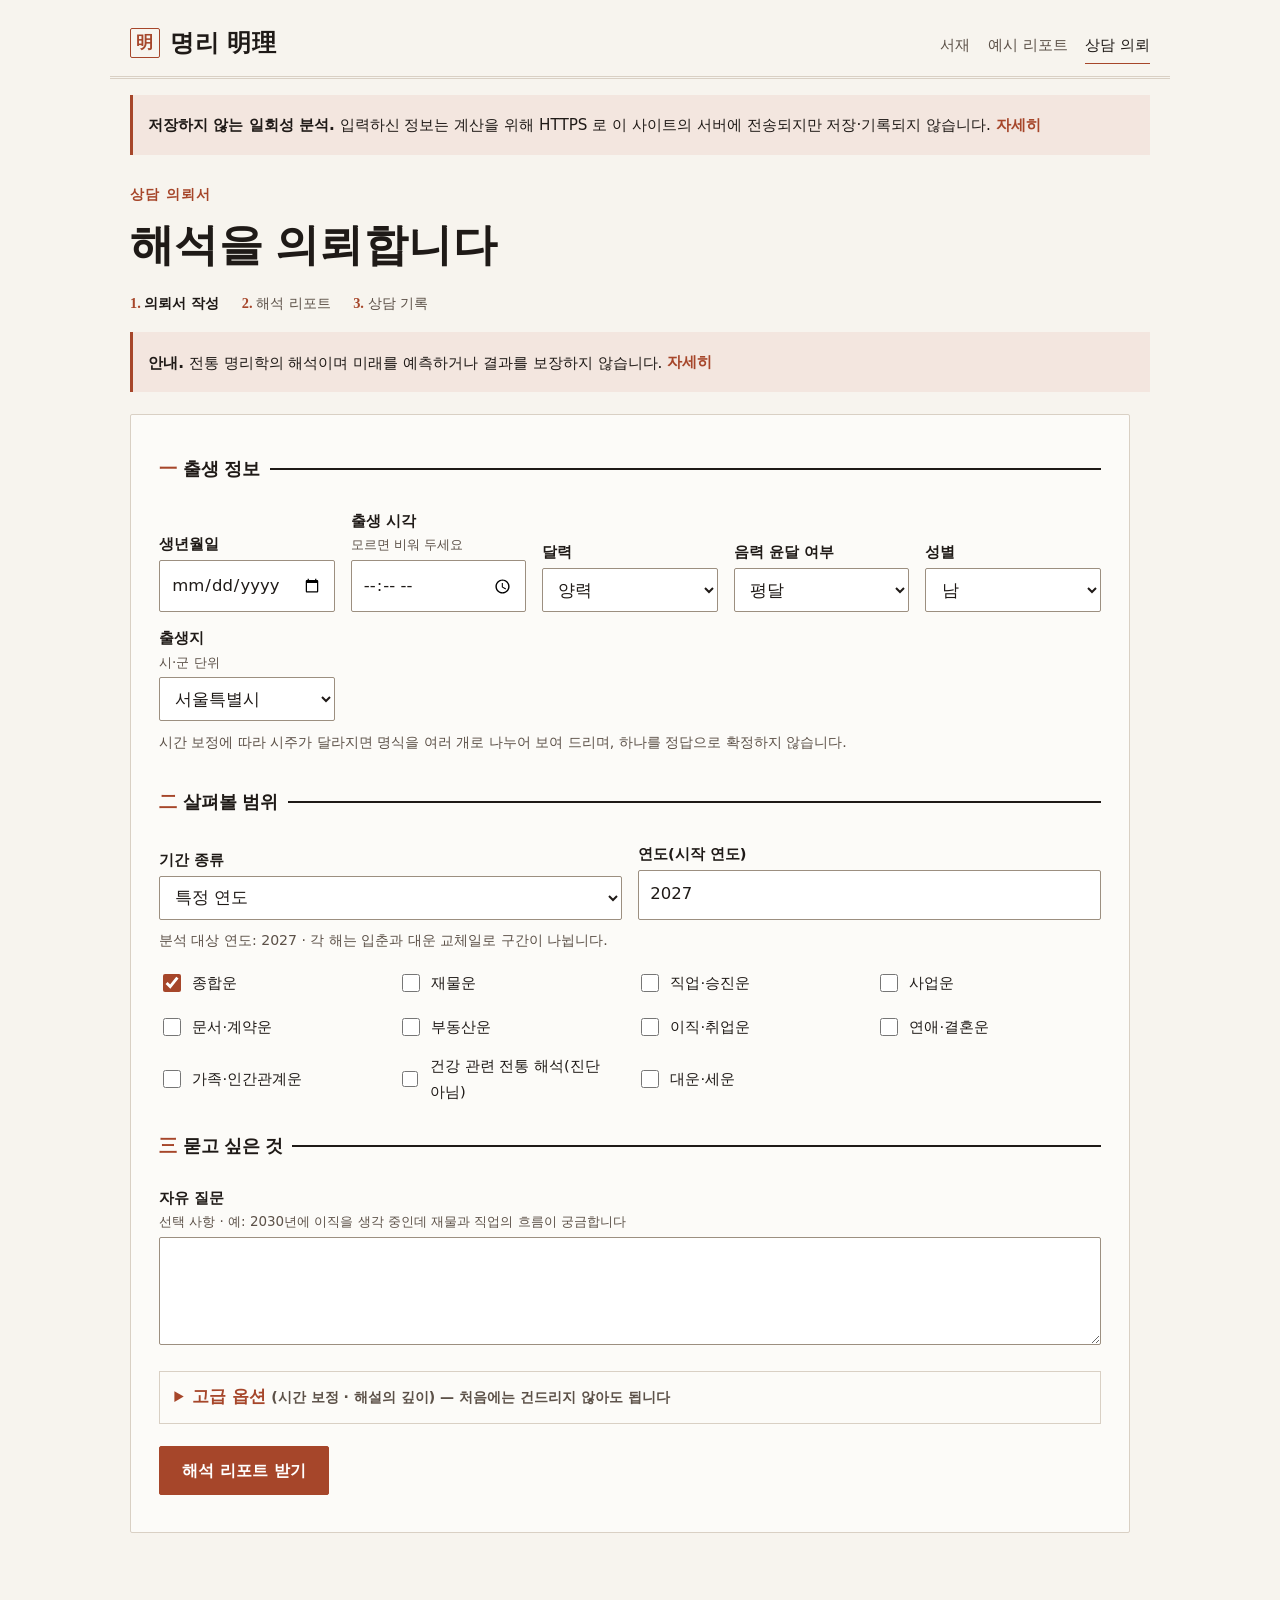
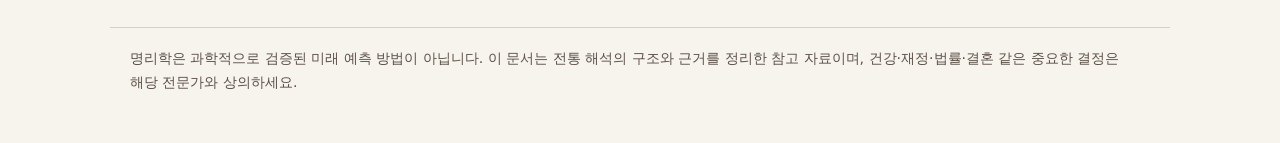
==== web/consult.html @ 716f249b "v10.1: 데스크톱 넓은 화면 2단 구성(이 사주의 모습 | 시기별 흐름), 분석 연도 기본값 내년, 개인용 기본 입력값(저장소 밖 로컬 파일·루프백 한정) Co-Authored" ====
<!doctype html>
<html lang="ko">
<head>
<meta charset="utf-8">
<meta name="viewport" content="width=device-width, initial-scale=1">
<meta name="robots" content="noindex">
<meta name="mingli-mode" content="oneshot">
<title>상담 의뢰 · 명리 明理</title>
<link rel="stylesheet" href="assets/mingli.css">
</head>
<body>
<a class="skip" href="#main">본문으로 건너뛰기</a>
<header class="masthead">
  <a class="brand" href="index.html"><span class="seal" aria-hidden="true">明</span>명리 明理</a>
  <nav class="mastnav" aria-label="주요 메뉴"><a href="index.html">서재</a><a href="index.html#example">예시 리포트</a><a href="consult.html" aria-current="page">상담 의뢰</a></nav>
</header>
<hr class="rule">
<div id="progress" class="progress" role="progressbar" aria-label="분석 진행 중" hidden></div>
<main id="main">
  <div id="staticbanner" class="note" role="note" hidden><b>정적 미리보기(디자인 확인용).</b> 이 화면은 서버에 연결되어 있지 않으며, 입력란은 비활성화되어 있습니다. 어떤 내용도 전송되거나 저장되지 않습니다. 아래 “합성 샘플” 버튼으로 합성 명식(실제 출생 정보 아님)의 리포트 디자인을 확인할 수 있습니다.</div>
  <p class="kicker" style="margin-top:28px">상담 의뢰서</p>
  <h1>해석을 의뢰합니다</h1>
  <p class="lead muted">출생 정보와 살펴볼 범위를 적어 주시면, 명식의 구조와 선택한 시기의 흐름을 한 권의 해설 문서로 정리해 드립니다.</p>
  <ol class="steps" aria-label="진행 단계"><li data-n="1" aria-current="step">의뢰서 작성</li><li data-n="2">해석 리포트</li><li data-n="3">상담 기록</li></ol>

  <div class="note" role="note" id="intronote"><b>의뢰 전 안내.</b> 이 문서는 전통 명리학의 해석이며, 미래를 예측하거나 결과를 보장하지 않습니다. 명식 계산의 검증 범위와 고전 원문 대조 상태를 리포트 안에 함께 표시합니다. 건강·투자·승진 확정과 같은 질문에는 답하지 않습니다. 합성 예시는 <a href="index.html#example">예시 리포트</a>에서 확인할 수 있으며, 이 화면의 결과는 입력하신 출생 정보로 계산한 것입니다.</div>

  <div class="devline"><label for="api">연결 설정(개발용) · API 주소</label>
    <input id="api" placeholder="http://127.0.0.1:8000" aria-describedby="apihelp"> <span id="apihelp" class="small muted">로컬 실행: <code>uvicorn app.main:app --port 8000</code> (backend 폴더)</span></div>

  <div id="formbar" class="formbar" hidden><span id="formsum"></span> <button type="button" class="sec" id="formedit">입력 수정</button>
    <span id="yearnav" class="yearnav" role="group" aria-label="분석 연도 바로 바꾸기"><button type="button" class="sec" id="yprev">◀ 이전 해</button> <button type="button" class="sec" id="ynext">다음 해 ▶</button> <button type="button" class="sec" id="to5">이 해부터 5년</button> <button type="button" class="sec" id="to10">10년</button></span></div>
  <form id="f" class="request" novalidate>
    <fieldset>
      <legend><span class="no">一</span>출생 정보</legend>
      <div class="grid">
        <div><label for="date">생년월일</label><input id="date" type="date" required></div>
        <div><label for="time">출생 시각<span class="hint">모르면 비워 두세요</span></label><input id="time" type="time"></div>
        <div><label for="cal">달력</label><select id="cal"><option value="solar">양력</option><option value="lunar">음력</option></select></div>
        <div><label for="leap">음력 윤달 여부</label><select id="leap"><option value="false">평달</option><option value="true">윤달</option></select></div>
        <div><label for="gender">성별</label><select id="gender"><option value="male">남</option><option value="female">여</option></select></div>
        <div><label for="place">출생지<span class="hint">시·군 단위</span></label><select id="place"><option>서울특별시</option></select></div>
        <div id="lonw" hidden><label for="lon">경도(동경)<span class="hint">124~132, 예: 127.50</span></label><input id="lon" type="number" step="0.01" min="124" max="132" value="127.00"></div>
      </div>
      <p class="small muted">시간 보정에 따라 시주가 달라지면 명식을 여러 개로 나누어 보여 드리며, 하나를 정답으로 확정하지 않습니다.</p>
    </fieldset>

    <fieldset>
      <legend><span class="no">二</span>살펴볼 범위</legend>
      <div class="grid">
        <div><label for="pk">기간 종류</label><select id="pk"><option value="year">특정 연도</option><option value="r5">5년 범위</option><option value="r10">10년 범위</option><option value="cmp">두 연도 비교</option></select></div>
        <div><label for="y1">연도(시작 연도)</label><input id="y1" type="number" min="1901" max="2049" value="2030"></div>
        <div id="y2w" hidden><label for="y2">비교할 연도</label><input id="y2" type="number" min="1901" max="2049" value="2031"></div>
      </div>
      <p class="small muted" id="pdesc" role="status"></p>
      <div role="group" id="doms" aria-label="관심 분야(복수 선택)" class="checks">
        <label><input type="checkbox" value="overall" checked>종합운</label><label><input type="checkbox" value="wealth">재물운</label>
        <label><input type="checkbox" value="career">직업·승진운</label><label><input type="checkbox" value="business">사업운</label>
        <label><input type="checkbox" value="docs_realestate">문서·계약운</label><label><input type="checkbox" value="real_estate">부동산운</label>
        <label><input type="checkbox" value="job_change">이직·취업운</label><label><input type="checkbox" value="love_marriage">연애·결혼운</label>
        <label><input type="checkbox" value="family">가족·인간관계운</label><label><input type="checkbox" value="health_traditional">건강 관련 전통 해석(진단 아님)</label>
        <label><input type="checkbox" value="luck">대운·세운</label>
      </div>
    </fieldset>

    <fieldset>
      <legend><span class="no">三</span>묻고 싶은 것</legend>
      <label for="q">자유 질문<span class="hint">선택 사항 · 예: 2030년에 이직을 생각 중인데 재물과 직업의 흐름이 궁금합니다</span></label>
      <textarea id="q" rows="3" maxlength="500"></textarea>
    </fieldset>
    <details id="adv" class="adv"><summary>고급 옵션 <span class="small muted">(시간 보정 · 해설의 깊이) — 처음에는 건드리지 않아도 됩니다</span></summary>
      <div class="grid">
        <div><label for="prof">시간 보정<span class="hint">시주 판단에 쓰는 기준</span></label><select id="prof"><option value="standard">시계 시각</option><option value="mean_solar">평균태양시</option><option value="apparent_solar">진태양시</option></select></div>
      </div>
      <div class="grid" style="margin-top:.6rem"><div>
        <label for="depth">해설의 깊이</label>
        <select id="depth" aria-describedby="depthnote"><option value="summary">요약</option><option value="detailed" selected>상세</option><option value="expert">전문가</option></select>
        <p class="depth-note" id="depthnote"></p></div></div>
      <label class="inline" style="margin-top:.8rem"><input type="checkbox" id="store"> 출생 원문을 서버에 저장합니다 (기본: 저장하지 않음)</label>
    </details>
    <p style="margin-top:1.4rem"><button type="submit" id="submitb">해석 리포트 받기</button></p>
    <p id="busy" class="busy" role="status" aria-live="polite" hidden></p>
  </form>

  <section id="acct" class="doc acct" hidden aria-label="회원">
    <div id="acct-out"><h2>내 리포트 저장 <span class="small muted">(선택)</span></h2>
      <p class="small muted">로그인하면 분석 결과를 암호화해 저장하고, 다시 열어 후속 상담을 이어갈 수 있습니다. 출생 정보 원문은 저장하지 않습니다. 로그인하지 않아도 일회성 분석을 그대로 쓸 수 있습니다.</p>
      <div class="grid"><div><label for="acct-mail">이메일</label><input id="acct-mail" type="email" autocomplete="username" maxlength="254"></div>
        <div><label for="acct-pw">비밀번호<span class="hint">10자 이상, 영문+숫자</span></label><input id="acct-pw" type="password" autocomplete="current-password" maxlength="200"></div></div>
      <p><button type="button" class="primary" id="acct-login">로그인</button> <button type="button" class="sec" id="acct-reg">가입</button></p></div>
    <div id="acct-in" hidden><p><b id="acct-email"></b> · 저장한 리포트 <span id="acct-n">0</span>건 <button type="button" class="sec" id="acct-logout">로그아웃</button></p>
      <ul id="mylist" class="plain"></ul>
      <details><summary>계정 삭제</summary><p class="small muted">계정과 저장된 모든 리포트·상담 기록이 즉시 삭제되며 되돌릴 수 없습니다.</p>
        <label for="delpw">비밀번호 확인</label><input id="delpw" type="password" autocomplete="current-password" maxlength="200"> <button type="button" class="sec" id="delacct">계정 삭제</button></details></div>
    <p id="acct-msg" class="small muted" role="status"></p>
  </section>

  <section id="demo" class="doc" hidden aria-label="합성 샘플 시연">
    <p class="kicker">합성 샘플</p>
    <h2>샘플 리포트로 디자인 확인</h2>
    <p class="small muted">합성 명식(간지 4쌍)으로 엔진이 만든 해설입니다. 실제 사람의 정보가 아니며 만세력 검증 대상이 아닙니다.</p>
    <div class="grid"><div><label for="demodepth">해설의 깊이</label><select id="demodepth"><option value="summary">요약</option><option value="detailed" selected>상세</option><option value="expert">전문가</option></select></div></div>
    <p><button type="button" id="demobtn" class="primary">합성 샘플 리포트 보기</button></p>
  </section>

  <div id="variants" class="doc" hidden aria-live="polite"></div>

  <article id="report" hidden aria-label="해석 리포트">
    <section id="cover" class="doc cover" aria-live="polite"></section>
    <section id="status" class="chapter" aria-live="polite" hidden></section>
    <div id="out" aria-live="polite"></div>
  </article>

  <section id="session" class="session-form" hidden aria-label="상담 기록 추가">
    <p class="kicker">상담 기록</p>
    <h2>기록 추가</h2>
    <div id="chips" class="chips" role="group" aria-label="추천 질문"></div>
    <label for="q2">이어서 묻기</label>
    <input id="q2" placeholder="예: 사업 쪽은 어떻게 보이나요?" maxlength="500">
    <p><button type="button" class="sec" id="askb">기록에 추가</button> <button type="button" class="sec" id="demoask" hidden>합성 기록 예시 추가</button></p>

    <h3>현실 사건 기록</h3>
    <p class="small muted">실제로 있었던 일을 적어 두면 처음 작성한 해석과 비교해 ‘부합 · 불일치 · 판단 안 함 · 조건 변경’으로만 분류합니다. 처음 해석은 바뀌지 않습니다.</p>
    <div class="grid"><div><label for="evt">사건 유형</label><select id="evt"></select></div><div><label for="evy">연도</label><input id="evy" type="number" value="2030"></div></div>
    <p><button type="button" class="sec" id="evb">기록하고 분류</button></p><p id="evr" class="small" aria-live="polite"></p>

    <h3>기록 목록</h3>
    <p><button type="button" class="sec" id="hist">목록 새로고침</button></p><div id="histout" aria-live="polite"></div>

    <h3>재분석</h3>
    <p class="small muted">규칙 버전이나 학파 기준이 달라졌을 때 새 기록을 덧붙입니다. 원본 기록은 그대로 보존됩니다.</p>
    <div class="grid"><div><label for="pap">破 표 기준</label><select id="pap"><option value="modern_6">현대 통용 6쌍</option><option value="sanmyeongtonghoe_4">三命通會 4쌍(寅亥·巳申 제외)</option></select></div></div>
    <p><button type="button" class="sec" id="reb">재분석 기록 추가</button></p><p id="rer" class="small" aria-live="polite"></p>
  </section>

  <section class="doc" id="reopenbox" aria-label="기존 상담 다시 열기">
    <p class="kicker">재열람</p>
    <h2>이전 상담 다시 열기</h2>
    <p class="small muted">상담 번호와 접근 토큰을 알고 계실 때만 열 수 있습니다. 토큰은 이 화면의 메모리에만 두며 주소창이나 저장소에 남기지 않습니다.</p>
    <div class="grid"><div><label for="rt">상담 번호</label><input id="rt" maxlength="32" autocomplete="off"></div><div><label for="rk">접근 토큰</label><input id="rk" type="password" autocomplete="off"></div></div>
    <p><button type="button" class="sec" id="reopen">다시 열기</button></p>
  </section>
</main>
<footer class="colophon">명리학은 과학적으로 검증된 미래 예측 방법이 아닙니다. 이 문서는 전통 해석의 구조와 근거를 정리한 참고 자료이며, 건강·재정·법률·결혼 같은 중요한 결정은 해당 전문가와 상의하세요.</footer>

<script src="assets/places.js"></script>
<script>
const $=id=>document.getElementById(id);
const MODE=(document.querySelector('meta[name="mingli-mode"]')||{}).content;
const STATIC=MODE==='static-preview';
const ONESHOT=MODE==='oneshot';
let lastBody=null;const localRecords=[];
let thread=null,token=null,recordNo=0;
if(ONESHOT){const sl=$('store').closest('label');if(sl)sl.hidden=true}
if(!STATIC&&!ONESHOT){try{$('api').value=localStorage.getItem('api')||'http://127.0.0.1:8000'}catch(e){$('api').value='http://127.0.0.1:8000'}}
const base=()=>{if(ONESHOT)return '';const v=$('api').value.replace(/\/$/,'');try{localStorage.setItem('api',v)}catch(e){}return v};
const el=(t,txt,cls)=>{const e=document.createElement(t);if(txt!==undefined&&txt!==null)e.textContent=txt;if(cls)e.className=cls;return e};
const kids=(p,...c)=>{c.flat().forEach(x=>{if(x)p.append(x)});return p};
const hdr=()=>({'Content-Type':'application/json','X-Consult-Token':token});
let inflight=0,progTimer=null;
function progress(d){inflight=Math.max(0,inflight+d);const bar=$('progress');if(!bar)return;
  if(inflight>0){if(!progTimer&&bar.hidden){progTimer=setTimeout(()=>{bar.hidden=false;progTimer=null},250)}document.body.setAttribute('aria-busy','true')}
  else{if(progTimer){clearTimeout(progTimer);progTimer=null}bar.hidden=true;document.body.removeAttribute('aria-busy')}}
async function call(path,opt){if(STATIC)return {ok:false,status:0,j:{detail:'정적 미리보기에서는 서버에 연결하지 않습니다.'}};progress(1);try{const r=await fetch(base()+path,opt);let j=null;try{j=await r.json()}catch(e){}return {ok:r.ok,status:r.status,j}}catch(e){return {ok:false,status:0,j:{detail:'API 서버에 연결할 수 없습니다: '+e.message}}}finally{progress(-1)}}
const FIELD_KO={birth_date:'생년월일',birth_time:'출생 시각',years:'분석 연도',longitude:'경도',latitude:'위도',birth_place:'출생지',gender:'성별',calendar:'달력',question:'질문',domains:'관심 분야'};
const errText=r=>{const d=r.j&&r.j.detail;
  if(r.status===0)return '서버에 연결할 수 없습니다. 인터넷 연결을 확인하고 잠시 후 다시 시도해 주세요.';
  if(r.status===413)return '입력이 너무 깁니다. 질문을 줄여 다시 시도해 주세요.';
  if(r.status===429)return (d&&d.message?d.message:'요청이 너무 많습니다.')+' 잠시 뒤 다시 시도해 주세요.';
  if(r.status>=500)return '분석을 마치지 못했습니다. 입력은 그대로이니 잠시 후 다시 시도해 주세요. 반복되면 출생 시각을 비우거나 출생지를 바꿔 시도해 보세요.';
  if(Array.isArray(d))return '입력을 확인해 주세요: '+d.map(x=>(FIELD_KO[(x.loc||[]).slice(-1)[0]]||'입력값')+' — '+(x.msg||'형식이 맞지 않습니다')).join(' / ');
  if(typeof d==='string'){let h='';
    if(/연도|1901|2049/.test(d))h=' 분석 연도는 1901~2049년 사이로 입력해 주세요.';
    else if(/day is out of range|month must|year .* out of range|날짜|윤달|음력/.test(d))h=' 생년월일(음력이면 달력·윤달 선택)을 확인해 주세요.';
    else if(/출생지|latitude|longitude|경도/.test(d))h=' 출생지를 목록에서 고르거나 ‘직접 입력(경도)’에 124~132 사이 값을 넣어 주세요.';
    return d+h}
  if(d&&d.message)return d.message;
  return '요청을 처리하지 못했습니다. 입력 값을 확인해 주세요.'};
const busy=(on,msg,bad)=>{const b=$('busy');b.hidden=!on;b.textContent='';if(on&&!bad){const sp=document.createElement('span');sp.className='spin';sp.setAttribute('aria-hidden','true');b.append(sp)}b.append(document.createTextNode(on?msg:''));b.className='busy'+(bad?' bad':'');$('submitb').disabled=!!(on&&!bad);$('f').setAttribute('aria-busy',on&&!bad?'true':'false')};
const ul=(arr,cls)=>{const u=el('ul',null,cls||'plain');arr.forEach(x=>u.append(el('li',x)));return u};

const STEM={'甲':'갑','乙':'을','丙':'병','丁':'정','戊':'무','己':'기','庚':'경','辛':'신','壬':'임','癸':'계'};
const BR={'子':'자','丑':'축','寅':'인','卯':'묘','辰':'진','巳':'사','午':'오','未':'미','申':'신','酉':'유','戌':'술','亥':'해'};
const DEPTH_KO={summary:'요약',detailed:'상세',expert:'전문가'};
const DEPTH_NOTE={summary:'핵심 해석과 근거의 요약입니다. 학파별 차이는 접어 둡니다.',detailed:'분야별 근거와 학파별 차이까지 설명합니다.',expert:'규칙 ID, 고전 대조, 원문과 구현의 차이를 함께 보여 드립니다.'};
const KIND_KO={month:'태어난 달(월령)',deukryeong:'월령이 일간에 주는 도움',strength:'힘의 균형',gyeokguk:'격국 후보',tonggeun:'뿌리 내림(통근)',structure:'뚜렷한 생극제화 구조',relations:'간지 관계'};
const DOM_KO={overall:'종합운',wealth:'재물운',career:'직업·승진운',business:'사업운',docs_realestate:'문서·계약운',real_estate:'부동산운',job_change:'이직·취업운',love_marriage:'연애·결혼운',family:'가족·인간관계운',health_traditional:'건강 관련 전통 해석',luck:'대운·세운'};
const EVENTS=['취업·이직','직무 변화','평가·승진 관련 변화','자산 취득','수입 변화','재무 손실','사업 시작','사업 확장·축소','계약·문서 변화','부동산 거래','연애·결혼 관련 변화','가족·관계 변화'];
EVENTS.forEach(e=>{const o=el('option',e);o.value=e;$('evt').append(o)});

function years(){const y=parseInt($('y1').value,10);const k=$('pk').value;if(!y)return [];
  if(k==='year')return [y];if(k==='r5')return Array.from({length:5},(_,i)=>y+i);if(k==='r10')return Array.from({length:10},(_,i)=>y+i);
  const y2=parseInt($('y2').value,10);return y2?[y,y2]:[y]}
function pdesc(){$('y2w').hidden=$('pk').value!=='cmp';$('pdesc').textContent='분석 대상 연도: '+years().join(', ')+' · 각 해는 입춘과 대운 교체일로 구간이 나뉩니다.'}
['pk','y1','y2'].forEach(i=>$(i).addEventListener('input',pdesc));
/* 분석 연도 기본값: 항상 '내년'(오늘 기준, 1901~2049로 제한). 비교 연도는 그다음 해. */
(function(){const ny=Math.min(2049,Math.max(1901,new Date().getFullYear()+1));$('y1').value=ny;$('y2').value=Math.min(2049,ny+1)})();
pdesc();
/* 개인용 기본 입력값: 이 PC의 로컬 설정 파일(저장소 밖)에서 서버가 돌려줄 때만 채운다. 공개 배포에는 없다(빈 값). 사용자가 이미 입력했으면 덮어쓰지 않는다. */
(function(){if(typeof fetch!=='function'||STATIC)return;fetch('/api/v1/local-defaults',{cache:'no-store'}).then(r=>r.ok?r.json():{}).then(d=>{
  if(!d||!d.birth_date||$('date').value)return;
  $('date').value=d.birth_date;if(d.birth_time!==undefined&&!$('time').value)$('time').value=d.birth_time||'';
  if(d.gender&&['male','female'].includes(d.gender))$('gender').value=d.gender;
  if(d.calendar&&$('cal'))$('cal').value=d.calendar;
  if(d.birth_place){const o=[...$('place').options].find(x=>x.value===d.birth_place||x.textContent.trim()===d.birth_place);if(o)$('place').value=o.value}
  pdesc()}).catch(()=>{})})();
function depthNote(){$('depthnote').textContent=DEPTH_NOTE[$('depth').value]}
$('depth').addEventListener('input',depthNote);depthNote();


/* ---------- 출생지 목록(전국 시·군) + 직접 입력 ---------- */
(function(){const sel=$('place');sel.textContent='';(window.MINGLI_PLACES||[]).forEach(g=>{const og=document.createElement('optgroup');og.label=g.group;g.items.forEach(([n,v])=>{const o=document.createElement('option');o.value=v;o.textContent=n;og.append(o)});sel.append(og)});
  const og=document.createElement('optgroup');og.label='목록에 없는 곳';const o=document.createElement('option');o.value='__custom__';o.textContent='직접 입력(경도)';og.append(o);sel.append(og);
  sel.value='서울특별시';sel.addEventListener('input',()=>{$('lonw').hidden=sel.value!=='__custom__'})})();

/* ---------- 리포트 구성 ---------- */
function chapter(no,title,...c){const s=el('section',null,'chapter');s.setAttribute('aria-labelledby','ch'+no);s.append(el('span','제'+no+'장','no'));const h=el('h2',title);h.id='ch'+no;s.append(h);return kids(s,c)}
function pillarTable(pil){if(!pil)return null;const w=el('div',null,'tw');const t=el('table',null,'pillars');t.append(el('caption','명식(네 기둥)'));
  const order=[['hour','시주'],['day','일주'],['month','월주'],['year','연주']];
  const hr=el('tr');order.forEach(o=>hr.append(el('th',o[1])));const head=el('thead');head.append(hr);t.append(head);
  const b=el('tbody');[0,1].forEach(i=>{const r=el('tr');order.forEach(o=>{const v=pil[o[0]];const td=el('td');if(v){const ch=v[i];td.className='g han';td.textContent=ch;td.append(el('span',(i===0?STEM[ch]:BR[ch])+(i===0?' · 천간':' · 지지'),'k'))}else{td.textContent='미상';td.className='muted'}r.append(td)});b.append(r)});t.append(b);w.append(t);return w}
const T=t=>String(t).replace(/'([^']+)'\(([^()]*)\(([^()]*)\)\)/g,"'$1' — $2, $3").replace(/'([^']+)'\(([^()]*)\)/g,"'$1'($2)");
function firstSentence(t){const m=t.match(/^.*?[.!?](\s|$)/);return m?m[0].trim():t}

function renderCover(a,pre){
  const c=$('cover');c.textContent='';
  c.append(el('p',STATIC?'합성 데모(실제 분석 결과가 아닙니다)':'입력하신 출생 정보로 계산한 결과','kicker'));
  c.append(el('h1','명식과 흐름에 대한 해설'));
  const m=el('p',null,'meta');
  const add=(k,v)=>{const s=el('span');s.append(el('b',k+' '));s.append(document.createTextNode(v));m.append(s)};
  add('분석 시기',a.years.length?a.years.join(' · ')+'년':'원국');add('살펴본 분야',(a.domains||[]).map(d=>DOM_KO[d]||d).join(', '));add('해설의 깊이',DEPTH_KO[a.depth]||a.depth);
  c.append(m);
  const v=pre.verification;
  c.append(el('p','계산 검증: '+(v.unverified_notice&&v.unverified_notice.length?'일부 범위는 아직 검증 전입니다 — 아래 ‘명식과 검증 상태’에서 범위를 확인하세요.':'표시된 범위에서 검증됨')+' · 이 해설은 예측이나 보장이 아닙니다.','note'));
}
function renderStatus(pre,reopened){
  const s=$('status');s.hidden=false;s.textContent='';const h=el('h2','명식과 검증 상태');h.id='ch3';s.append(h);
  const v=pre.verification;
  s.append(pillarTable(pre.pillars));
  const prof=el('details',null,'fold');prof.append(el('summary','계산 프로필·기록 정보'));prof.append(el('p',(reopened?'재열람 · ':'')+'판정: '+v.status+' · 계산 프로필: '+pre.calculation_profile_id+' · 기록 해시: '+pre.content_hash.slice(0,12)+'… ('+pre.generated_at+') · 규칙 버전 '+pre.ruleset_version,'status-line number'));
  const sc=v.scope||{};const row=el('p');
  [['핵심 간지(연·월·일주)','CORE_VALIDATED',sc.CORE_VALIDATED&&sc.CORE_VALIDATED.granted],['시주·시간 보정','TIME_PROFILE_VALIDATED',sc.TIME_PROFILE_VALIDATED&&sc.TIME_PROFILE_VALIDATED.granted],['대운 기산','DAEUN_PROFILE_VALIDATED',sc.DAEUN_PROFILE_VALIDATED&&sc.DAEUN_PROFILE_VALIDATED.granted]].forEach(([k,code,g])=>{const sp=el('span',k+(g?' 검증됨':' 검증 전')+' · ','pill badge '+(g?'on':'off'));sp.append(el('span',code,'code'));row.append(sp)});
  if(sc.LUNAR_KR_PENDING)row.append(el('span','LUNAR_KR: '+sc.LUNAR_KR_PENDING.state,'pill badge'));
  if(sc.CLASSICAL_RULES_PENDING)row.append(el('span','고전 원문 대조 전 규칙 '+sc.CLASSICAL_RULES_PENDING.pending+'/'+sc.CLASSICAL_RULES_PENDING.total,'pill badge off'));
  s.append(row);
  const hb=v.hour_boundary;if(hb&&hb.near)(hb.messages||[]).forEach(m=>s.append(el('p',m,'note')));
  if(pre.variants_count>1)s.append(el('p','시간 보정·23시 규칙에 따라 명식이 '+pre.variants_count+'개로 갈립니다. 선택한 명식: '+pre.variant_id+'. 다른 명식으로 읽으면 시주와 일부 해석이 달라질 수 있습니다.','note'));
  if(v.unverified_notice&&v.unverified_notice.length){const d=el('details');d.append(el('summary','검증이 끝나지 않은 범위 ('+v.unverified_notice.length+'건)'));d.append(ul(v.unverified_notice));s.append(d)}
  s.append(prof);
}

function evidenceTwo(b){const w=el('div',null,'two');
  const p=el('div',null,'positive');p.append(el('h4','긍정 근거'),ul(b.evidence_for.length?b.evidence_for:['(해당 없음)']));
  const c=el('div',null,'caution');c.append(el('h4','주의 근거'),ul(b.evidence_against.length?b.evidence_against:['(해당 없음)']));w.append(p,c);return w}
function periodChapter(a,no){
  const ch=chapter(no,'선택한 시기의 해석');
  if(!a.periods.length){ch.append(el('p','선택한 연도가 없어 원국만 살펴보았습니다.','muted'));return ch}
  ch.append(el('p','한 해는 입춘(세운이 바뀌는 때)과 대운 교체일에 따라 구간으로 나뉩니다. 아래 표는 구간별로 어떤 대운·세운이 적용되는지 보여 줍니다.','muted'));
  a.periods.forEach(pe=>{
    ch.append(el('h3',pe.year+'년'+(pe.split?' — 구간 분리':'')+(pe.precommitted?'':' (처음 작성한 기록 밖의 기간)')));
    const w=el('div',null,'tw');const t=el('table');t.append(el('caption',pe.year+'년 대운·세운 구간'));
    const th=el('thead');const hr=el('tr');['기간','대운','세운','경계'].forEach(x=>hr.append(el('th',x)));th.append(hr);t.append(th);const tb=el('tbody');
    pe.segments.forEach(s=>{const r=el('tr');[s.from+' ~ '+s.to,s.luck||'첫 대운 시작 전',s.sewun,(s.boundaries||[]).join(', ')||'—'].forEach((x,i)=>{const td=el('td',x);if(i===1||i===2)td.className='han';r.append(td)});tb.append(r)});
    t.append(tb);w.append(t);ch.append(w);
    const d=el('details');d.append(el('summary','구간별 설명 보기'));pe.segments.forEach(s=>d.append(el('p',s.text)));ch.append(d);
  });
  if(a.procedure&&a.procedure.length){const d=el('details');d.append(el('summary','분석 절차 기록'));d.append(ul(a.procedure.map(s=>s.step+(s.year?' ('+s.year+'년)':'')+' — '+s.detail)));ch.append(d)}
  return ch}
function classicalChapter(a,no){
  const ch=chapter(no,'고전 근거');
  ch.append(el('p','고전 원문은 이 장의 상세 영역에서 열람합니다. 규칙마다 원문 확인 상태를 표시하며, ‘원문 위치만 확인’이나 ‘구현자 규약’은 고전의 결론으로 쓰지 않습니다.','muted'));
  (a.classical_basis||[]).forEach(r=>{const d=el('details');d.append(el('summary',r.name+' — '+r.status_ko));
    const dl=el('dl',null,'facts');const row=(k,v)=>{if(v){dl.append(el('dt',k),el('dd',v))}};
    row('출처',r.work?r.work+' · '+r.section:'고전 출처를 주장하지 않는 구현자 규약'); row('원문 발췌(짧게)',r.excerpt?'「'+r.excerpt+'」':null); row('확인한 범위',r.scope_note);
    row('원문과 구현의 차이',r.engine_difference?r.engine_difference.note:null); row('적용 학파',r.school); row('인용한 근거 번호',r.claim_ids.join(', '));
    d.append(dl);if(r.url){const p=el('p',null,'small');const aEl=el('a','원문 페이지(외부 전사본) 열기');aEl.href=r.url;aEl.rel='noopener noreferrer';aEl.target='_blank';p.append(aEl);d.append(p)}ch.append(d)});
  if(a.expert){const d=el('details');d.append(el('summary','전문가: 규칙 ID·고전 대조'));const x=el('div',null,'expert-only');
    x.append(el('p','규칙: '+a.expert.rule_ids.join(', ')));(a.expert.classical_conflicts||[]).forEach(c=>x.append(el('p','['+c.kind+'] '+c.rule_id+' — '+c.note+' (원문 상태: '+c.classical_status+')','small')));
    if(a.expert.profiles)x.append(el('p','학파 프로필: '+JSON.stringify(a.expert.profiles),'small'));d.append(x);ch.append(d)}
  return ch}

/* ---------- v6.9: 종합 해석(첫 화면) + 접힌 상세 ---------- */
/* ---------- 전문 용어 풀이: 용어를 누르면(키보드 Enter 포함) 그 자리에서 뜻이 펼쳐진다 ---------- */
const TERMS={
 '식상생재':'능력·표현(식상)의 기운이 재물(재성)의 기운으로 이어지는 짜임을 부르는 이름',
 '재생관':'재물의 기운이 직책·평가(관성)의 기운을 돕는 짜임',
 '관인상생':'직책·규율(관성)의 기운이 배움·문서·보호(인성)의 기운을 돕는 짜임',
 '살인상생':'강한 압박(칠살)의 기운을 배움·보호(인성)의 기운이 누그러뜨리며 돕는 짜임',
 '상관견관':'표현·주장(상관)의 기운과 직책·규칙(정관)의 기운이 함께 있어 부딪히기 쉬운 짜임',
 '군겁쟁재':'나와 같은 기운(비겁)이 여럿이라 재물을 나누어 가진다고 보는 짜임',
 '지장간':'지지(아래 글자) 속에 숨어 있는 천간(위 글자). 본기·중기·여기 순서로 힘의 중심이 다르다',
 '본기':'지장간 중 가장 중심이 되는 글자','중기':'지장간 중 두 번째 글자','여기':'지장간 중 가장 약한 글자',
 '천간':'사주의 위쪽 글자(겉으로 드러난 기운)','지지':'사주의 아래쪽 글자(속에 깔린 기운)',
 '식신':'표현·기술·여유의 기운','상관':'재능·자기주장의 기운','편재':'움직이는 재물·사업의 기운','정재':'꾸준한 재물·월급의 기운',
 '칠살':'압박·경쟁·도전의 기운(편관)','편관':'압박·경쟁·도전의 기운','정관':'직책·규칙·명예의 기운','편인':'독특한 배움·직관의 기운','정인':'배움·문서·보호의 기운',
 '비견':'나와 같은 기운(동료·경쟁)','겁재':'나와 비슷한 처지의 기운(나눔·경쟁)',
 '식상':'식신과 상관(표현·기술)','재성':'편재와 정재(재물·현실 자원)','관성':'정관과 칠살(직책·규율·압박)','인성':'정인과 편인(배움·문서·보호)','비겁':'비견과 겁재(나와 같은 기운)',
 '십성':'일간(나)을 기준으로 다른 글자가 어떤 역할인지 나눈 열 가지 이름',
 '食神':'식신: 표현·기술의 기운','傷官':'상관: 재능·자기주장의 기운','偏財':'편재: 움직이는 재물의 기운','正財':'정재: 꾸준한 재물의 기운','七殺':'칠살: 압박·경쟁의 기운',
 '正官':'정관: 직책·규칙의 기운','偏印':'편인: 독특한 배움의 기운','正印':'정인: 배움·보호의 기운','比肩':'비견: 나와 같은 기운','劫財':'겁재: 나와 비슷한 처지의 기운',
 '통근':'위 글자(천간)가 아래 글자(지지)에 뿌리를 두고 힘을 얻는 것','투간':'지장간 속 글자가 천간으로 드러나는 것','득령':'태어난 달의 기운이 일간(나)을 돕는 것',
 '월령':'태어난 달(계절)의 기운','격국':'태어난 달의 기운으로 정하는 사주의 큰 틀','용신':'사주의 균형에 필요하다고 보는 기운(학파마다 정의가 다름)','조후':'계절의 춥고 더운 균형',
 '억부':'일간(나)의 강약을 눌러 주거나 보태 주는 균형','일간':'사주의 주인공이 되는 태어난 날의 위 글자','대운':'10년 단위로 바뀌는 큰 흐름','세운':'해마다 바뀌는 흐름(입춘 기준)','월운':'달마다 바뀌는 흐름',
 '탈재':'비겁이 재물을 가져간다고 보는 것','편인도식':'편인이 식신(표현)을 눌러 막는다고 보는 견해','제겁':'관성이 비겁의 다툼을 눌러 조절하는 것','화겁생재':'식상이 비겁의 힘을 재물로 돌리는 것',
 '상관패인':'인성이 상관의 거친 표현을 다듬는 것','상관생재':'상관의 기운이 재물로 이어져 부딪힘을 풀어 주는 것','재극인':'재물의 기운이 배움·보호의 기운을 누르는 것','식상극관':'표현의 기운이 직책의 기운을 누르는 것',
 '재자약살':'재물이 약한 압박(칠살)을 키운다고 보는 것','구응':'깨진 구조를 구해 주는 요소','성격':'격국이 이루어진 것(좋다는 확정이 아님)','파격':'격국이 흐트러진 것',
 '합화':'합이 되어 다른 기운으로 변한다고 보는 것(변하는지는 학파마다 다름)','천간합':'위 글자끼리 서로 끌어당겨 묶이는 관계','육합':'아래 글자끼리 짝으로 묶이는 관계','반합':'세 글자 합 중 두 글자만 모인 관계',
 '삼합':'아래 글자 셋이 모여 한 기운을 이루는 관계','방합':'같은 계절의 아래 글자 셋이 모이는 관계','복음':'같은 글자가 다시 나타나는 것','입묘':'기운이 창고(진술축미)로 들어가 잠기는 것','개고':'창고가 열려 갇힌 기운이 나오는 것',
 '일지':'태어난 날의 아래 글자(배우자 자리)','월지':'태어난 달의 아래 글자','연지':'태어난 해의 아래 글자','시지':'태어난 시의 아래 글자'
};
const TERM_RE=new RegExp(Object.keys(TERMS).sort((a,b)=>b.length-a.length).map(k=>k.replace(/[.*+?^${}()|[\]\\]/g,'\\$&')).join('|'),'g');
function annotate(root){
  const w=document.createTreeWalker(root,NodeFilter.SHOW_TEXT,{acceptNode:n=>{const p=n.parentElement;return(!p||p.closest('abbr.term,summary,button,select,textarea,input,script,style'))?NodeFilter.FILTER_REJECT:NodeFilter.FILTER_ACCEPT}});
  const nodes=[];while(w.nextNode())nodes.push(w.currentNode);
  nodes.forEach(n=>{const t=n.nodeValue;TERM_RE.lastIndex=0;if(!TERM_RE.test(t))return;TERM_RE.lastIndex=0;
    const f=document.createDocumentFragment();let last=0,m;
    while((m=TERM_RE.exec(t))){if(m.index>last)f.append(t.slice(last,m.index));
      const a=document.createElement('abbr');a.className='term';a.tabIndex=0;a.setAttribute('role','button');a.setAttribute('aria-expanded','false');a.title=TERMS[m[0]];a.textContent=m[0];
      const tog=()=>{const nx=a.nextElementSibling;if(nx&&nx.classList.contains('tipbox')){nx.remove();a.setAttribute('aria-expanded','false');return}
        const s=document.createElement('span');s.className='tipbox';s.textContent=' ('+TERMS[a.textContent]+') ';a.after(s);a.setAttribute('aria-expanded','true')};
      a.addEventListener('click',tog);a.addEventListener('keydown',e=>{if(e.key==='Enter'||e.key===' '){e.preventDefault();tog()}});
      f.append(a);last=m.index+m[0].length}
    if(last<t.length)f.append(t.slice(last));n.replaceWith(f)})}

function sentP(x){const p=el('p',x.text,'sent');p.dataset.claims=(x.claim_ids||[]).join(',');p.dataset.basis=x.basis||'';if(x.rule_status)p.dataset.ruleStatus=x.rule_status;return p}
function sentList(arr,cls){const u=el('ul',null,cls||'sentlist');arr.forEach(x=>{const li=el('li',x.text);li.dataset.claims=(x.claim_ids||[]).join(',');li.dataset.basis=x.basis||'';u.append(li)});return u}
function fold(title,ch){const d=el('details',null,'fold');d.append(el('summary',title));[...ch.children].forEach(c=>{if(c.classList.contains('no')||c.tagName==='H2')return;d.append(c)});return d}
function keyChapter(a,pre){
  const S=a.synthesis;const keys=el('section',null,'chapter keys');keys.id='keypoints';
  const h2=el('h2',S&&S.mode==='multi'?'기간 핵심 흐름':'핵심 해석');h2.id='ch2';keys.append(h2);
  if(!S){const pts=[];(a.blocks||[]).forEach(b=>pts.push(b.name+' — '+T(firstSentence(b.easy_text))));keys.append(ul(pts.length?pts:[firstSentence(a.summary_easy)]));return keys}
  const vs=el('p',null,'vstrip');vs.append(el('span','검증 '+(S.verification.v_status||'—'),'pill badge'));
  vs.append(document.createTextNode(' '+S.verification.limit));keys.append(vs);
  S.headline.forEach(x=>keys.append(sentP(x)));
  if(S.insufficient_evidence)keys.append(el('p','근거가 부족한 부분은 채우지 않았습니다.','note'));
  const two=el('div',null,'two');
  const pos=el('div',null,'positive');pos.append(el('h4','유리하게 읽히는 조건'),S.favorable.length?sentList(S.favorable):ul(['이 시기와 분야에서 뚜렷하게 돕는 조건은 확인되지 않았습니다.']));
  const cau=el('div',null,'caution');cau.append(el('h4','주의하거나 상반되는 조건'),S.cautions.length?sentList(S.cautions):ul(['눈에 띄는 상반 조건은 확인되지 않았습니다.']));
  two.append(pos,cau);keys.append(two);
  if(S.domain_summaries.length){keys.append(el('h3','관심 분야별 핵심 요약'));const dl=el('dl',null,'facts domsum');S.domain_summaries.forEach(d=>{dl.append(el('dt',d.name));const dd=el('dd',d.text);dd.dataset.claims=(d.claim_ids||[]).join(',');dl.append(dd)});keys.append(dl)}
  if((S.readings||[]).length){
    const by={};S.readings.forEach(r=>{(by[r.name]=by[r.name]||[]).push(r)});
    Object.entries(by).forEach(([nm,list])=>{const d=el('details',null,'reading');d.open=false;d.append(el('summary',nm+' — 왜 그렇게 보는지, 어떤 상황과 연결해 볼 수 있는지'));
      list.forEach(r=>{const l=el('dl',null,'facts five');l.dataset.claims=(r.claim_ids||[]).join(',');
        [['의미',r.meaning],['판단 근거',r.why],['현실 연결(살펴볼 상황의 예)',r.reality],['반대 근거',r.counter.join(' / ')],['선택한 기간',r.period],['해석 범위',r.scope]].forEach(([k,v])=>{if(v){l.append(el('dt',k),el('dd',v))}});
        const h=el('h4',r.structure+(r.polarity==='tension'?' (조심해서 볼 흐름)':''));d.append(h,l)});keys.append(d)})}
  const f=S.period_flow||{};
  if(f.mode==='multi'){
    keys.append(el('h3','연도별 한 줄 요약'));
    const ol=el('ol',null,'yearlines');
    f.years.forEach(y=>{const li=el('li',null,y.standout?'standout':'');li.append(el('b',y.year+'년'+(y.standout?' ★ ':' ')));li.append(document.createTextNode(y.one_line));
      const ys=(f.year_sentences||{})[y.year]||[];if(ys.length){const d=el('details',null,'yd');d.append(el('summary',y.year+'년 자세히'));d.append(sentList(ys));li.append(d)}ol.append(li)});
    keys.append(ol);if(f.standout_note)keys.append(el('p',f.standout_note,'small muted'));
  }
  keys.append(el('h3','읽을 때 유의할 점'));keys.append(sentList(S.uncertainty,'sentlist small'));
  keys.append(el('p','모든 문장은 쉬운 말로 옮긴 현대적 풀이입니다. 각 풀이가 기대는 규칙의 고전 확인 상태는 ‘더 자세히’의 고전 근거에서 확인합니다. 구조가 있다는 것과 실제로 일어난다는 것은 다릅니다.','small muted'));
  return keys}

function monthly(a){const c=chapter(13,'월별 흐름(월운)');const m=a.synthesis&&a.synthesis.period_flow&&a.synthesis.period_flow.monthly;
  if(!m){c.append(el('p','월별 흐름은 한 해를 선택했을 때 제공됩니다.','muted'));return c}
  c.append(el('p',m.note,'small muted'));const ol=el('ol',null,'yearlines');
  m.items.forEach(x=>{const li=el('li',null,x.standout?'standout':'');li.append(el('b',x.span+' · '+x.month_pillar+'월 '+(x.standout?'★ ':'')));li.append(document.createTextNode(x.one_line));li.dataset.claims=x.claim_ids.join(',');ol.append(li)});
  c.append(ol);if(m.standout&&m.standout.length)c.append(el('p','두드러지는 달은 확률이 아니라 선택한 분야 구조의 변화와 원국과의 부딪히는 관계 수로 고른 것입니다.','small muted'));return c}
function cons(a){const c=chapter(12,'하나의 글로 읽는 상담문');const x=a.consultation;if(!x){c.append(el('p','이 답변에는 상담문이 없습니다.','muted'));return c}
  c.append(el('p','위의 판단을 문단으로 이어 쓴 글입니다. 새로운 판단을 더하지 않고, 같은 근거와 반대 근거·한계를 그대로 담았습니다.'+(x.source==='internal_narrator'?'':' (검증을 통과하지 못해 기본 문장으로 대체되었습니다.)'),'small muted'));
  const lines=x.sentences&&x.sentences.length?x.sentences.map(s=>s.text):String(x.text).split('\n');
  const box=el('div',null,'consult-text');lines.forEach(t=>{box.append(el('p',t))});c.append(box);return c}
function renderReport(a,pre,reopened){
  $('report').hidden=false;
  renderCover(a,pre);renderStatus(pre,reopened);
  const out=$('out');out.textContent='';
  const old=$('keypoints');if(old)old.remove();
  const keys=keyChapter(a,pre);$('report').insertBefore(keys,$('status'));
  const c4=chapter(4,'원국의 주요 특징');const dl=el('dl',null,'facts');(a.natal_feature_items||[]).forEach(f=>{dl.append(el('dt',KIND_KO[f.kind]||f.kind));const dd=el('dd',T(f.text));if(f.claim_ids.length)dd.append(el('span','근거 '+f.claim_ids.join(', '),'cid'));dl.append(dd)});c4.append(dl);
  const c5=periodChapter(a,5);
  const c6=chapter(6,'분야별 상세 해석');
  (a.question_context&&a.question_context.items||[]).forEach(i=>c6.append(el('p',i.text,'note plain')));
  (a.blocks||[]).forEach(b=>{c6.append(el('h3',b.name),el('p',T(b.easy_text)));
    (a.paragraphs||[]).filter(p=>p.kind==='domain_period'&&p.text.includes(b.name)).forEach(p=>c6.append(el('p',p.text,'para muted')))});
  (a.paragraphs||[]).filter(p=>p.kind==='cross').forEach(p=>c6.append(el('p',p.text,'note plain')));
  const c7=chapter(7,'긍정 근거와 주의 근거');
  c7.append(el('p','전문 용어 없이 풀어 쓴 근거입니다. 원문(전문 용어·근거 번호)은 각 분야 아래 ‘전문가용 근거 원문’에서 볼 수 있습니다.','small muted'));
  const EP={};((a.synthesis&&a.synthesis.evidence_plain)||[]).forEach(e=>{EP[e.domain]=e});
  (a.blocks||[]).forEach(b=>{c7.append(el('h3',b.name));const e=EP[b.domain];
    if(e){const w=el('div',null,'two');const pp=el('div',null,'positive');pp.append(el('h4','돕거나 뒷받침하는 근거'),ul(e.positive.length?e.positive:['(해당 없음)']));
      const cc=el('div',null,'caution');cc.append(el('h4','주의하거나 반대로 보는 근거'),ul(e.negative.length?e.negative:['(해당 없음)']));w.append(pp,cc);c7.append(w)}
    const d=el('details',null,'expert-raw');d.append(el('summary','전문가용 근거 원문(전문 용어·근거 번호)'));d.append(evidenceTwo(b));c7.append(d)});
  const c8=chapter(8,'학파별 차이');
  if(a.school_view){c8.append(el('p','같은 명식도 어떤 질문을 먼저 보느냐에 따라 읽는 방향이 달라집니다. 하나의 점수나 결론으로 합치지 않고 관점별로 적습니다.','muted'));c8.append(ul(a.school_view.per_school.concat(a.school_view.relations)))}
  else c8.append(el('p','요약 모드에서는 학파별 차이를 접어 둡니다. ‘상세’ 또는 ‘전문가’ 깊이로 다시 의뢰하면 관점별 해석을 볼 수 있습니다.','muted'));
  const c9=classicalChapter(a,9);
  const c10=chapter(10,'조언·용어·해석의 범위');
  (a.paragraphs||[]).filter(p=>p.kind==='closing').forEach(p=>c10.append(el('p',p.text,'muted')));
  c10.append(el('h3',a.life_advice.label),ul(a.life_advice.items));
  const g=Object.entries(a.glossary||{});if(g.length){const d=el('details');d.append(el('summary','용어 풀이'));const l=el('dl',null,'facts');g.forEach(([k,v])=>l.append(el('dt',k),el('dd',v)));d.append(l);c10.append(d)}
  c10.append(el('h3','해석의 범위'),ul(a.limits));
  if(a.consistency&&!a.consistency.ok)c10.append(el('p','일부 문단은 근거·모순 검사에서 제외되었습니다: '+a.consistency.problems.join(' / '),'note'));
  if(a.llm&&a.llm.status!=='disabled')c10.append(el('p','문장 다듬기 계층: '+a.llm.status,'small muted'));
  const c11=chapter(11,'이어서 살펴볼 질문');
  c11.append(ul(a.followup_questions&&a.followup_questions.length?a.followup_questions:['더 살펴보고 싶은 분야나 연도를 아래 ‘기록 추가’에 적어 주세요.']));
  c11.append(el('p',a.followup_note||'답해 주신 현실 정보는 조언에만 쓰이며 처음 작성한 해석을 바꾸지 않습니다.','small muted'));
  const more=el('section',null,'chapter more');more.id='more';more.append(el('h2','더 자세히 살펴볼 내용'),el('p','필요한 항목만 펼쳐 보세요. 위의 풀이가 어떤 근거에서 나왔는지 확인할 수 있습니다.','muted'));
  [['하나의 글로 읽는 상담문',cons(a)],['월별 흐름(월운)',monthly(a)],['연도별 세부 구간(대운·세운 표)',c5],['원국의 주요 특징',c4],['분야별 상세 해석',c6],['긍정 근거와 주의 근거',c7],['학파별 차이',c8],['고전 근거(원문 확인 상태)',c9],['조언·용어·해석의 범위',c10],['이어서 살펴볼 질문',c11]].forEach(([t,c])=>more.append(fold(t,c)));
  out.append(more);annotate(more);
}
function renderRecord(a,question){
  recordNo+=1;
  const s=el('section',null,'record');s.setAttribute('aria-label','상담 기록 '+recordNo);
  const hd=el('div',null,'head');hd.append(el('span','기록 '+recordNo),el('span','처음 작성한 해석에 덧붙인 기록'));s.append(hd);
  s.append(el('p',question||'(질문 없음)','q'));
  if(a.refused){s.append(el('p',a.message,'note'),el('p',a.alternative,'muted'));$('out').append(s);s.scrollIntoView({block:'nearest'});return}
  (a.paragraphs||[]).filter(p=>p.kind!=='closing'&&p.kind!=='features'&&p.kind!=='schools').forEach(p=>{const d=el('p',T(p.text),'para');if(p.claim_ids&&p.claim_ids.length)d.append(el('span',' 근거 '+p.claim_ids.join(', '),'cid'));s.append(d)});
  if(a.school_view){const d=el('details');d.append(el('summary','학파별 해석(합치지 않고 관점별로)'));d.append(ul(a.school_view.per_school.concat(a.school_view.relations)));s.append(d)}
  (a.blocks||[]).forEach(b=>{const d=el('details');d.append(el('summary',b.name+' — 긍정·주의 근거'));d.append(evidenceTwo(b));s.append(d)});
  (a.periods||[]).forEach(p=>{const d=el('details');d.append(el('summary',p.year+'년 구간 설명'));p.segments.forEach(g=>d.append(el('p',g.text)));s.append(d)});
  if(a.expert){const d=el('details');d.append(el('summary','전문가: 규칙 ID·고전 대조'));d.append(el('p','규칙: '+a.expert.rule_ids.join(', '),'small'));s.append(d)}
  if(a.followup_questions&&a.followup_questions.length)s.append(el('p','이어서 확인하면 좋은 질문: '+a.followup_questions.join(' / '),'small muted'));
  s.append(el('p',a.life_advice.label+': '+a.life_advice.items.join(' '),'small muted'));
  $('out').append(s);annotate(s);s.scrollIntoView({block:'nearest'});
}

function collapseForm(j){const yrs=(j.precommit.years||[]);$('formsum').textContent='분석 완료 · '+(yrs.length?yrs.join('·')+'년':'원국')+' · '+(j.answer.domains||[]).map(d=>DOM_KO[d]||d).join(', ');
  $('f').hidden=true;$('intronote').hidden=true;$('formbar').hidden=false;$('session').after($('acct'))}
$('formedit').addEventListener('click',()=>{$('f').after($('acct'));$('f').hidden=false;$('intronote').hidden=false;$('formbar').hidden=true;$('f').scrollIntoView({block:'start'})});
function begin(j){thread=ONESHOT?'oneshot':j.thread_id;token=ONESHOT?'':j.access_token;recordNo=0;localRecords.length=0;$('session').hidden=false;
  const prev=$('keypoints');if(prev)prev.remove();
  renderReport(j.answer,Object.assign({},j.precommit),false);
  collapseForm(j);
  const n=ONESHOT?el('p','저장되지 않는 일회성 분석입니다. 이 화면을 닫거나 새로고침하면 내용이 사라지며, 다시 보려면 같은 정보를 다시 입력해야 합니다.','small muted'):el('p','상담 번호: '+thread+' · 접근 토큰은 이 화면에만 표시되며 새로고침하면 사라집니다. 다시 열려면 번호와 토큰을 보관하세요.','small muted');$('cover').append(n);
  $('evy').value=(j.precommit.years||[2030])[0];$('report').scrollIntoView({behavior:'auto',block:'start'});
  document.querySelector('.steps li:nth-child(1)').removeAttribute('aria-current');document.querySelector('.steps li:nth-child(2)').setAttribute('aria-current','step')}

$('f').addEventListener('submit',async e=>{e.preventDefault();$('out').textContent='';$('variants').hidden=true;
  if(!$('date').value){$('f').hidden=false;busy(true,'생년월일을 입력해 주세요.',true);$('date').focus();return}
  const yy=parseInt($('y1').value,10);if(!(yy>=1901&&yy<=2049)){$('f').hidden=false;busy(true,'분석 연도는 1901~2049년 사이로 입력해 주세요.',true);$('y1').focus();return}
  if($('place').value==='__custom__'&&!(parseFloat($('lon').value)>=124&&parseFloat($('lon').value)<=132)){busy(true,'경도는 124~132 사이로 입력해 주세요.',true);$('lon').focus();return}
  busy(true,'분석 중입니다… 명식을 계산하고 해설을 만드는 데 몇 초 걸립니다. 처음 접속하면 조금 더 걸릴 수 있어요.');
  const doms=[...document.querySelectorAll('#doms input:checked')].map(i=>i.value);
  const body={question:$('q').value,birth_date:$('date').value,birth_time:$('time').value||null,calendar:$('cal').value,is_leap_month:$('leap').value==='true',gender:$('gender').value,birth_place:$('place').value==='__custom__'?'서울특별시':$('place').value,longitude:$('place').value==='__custom__'?parseFloat($('lon').value):null,calculation_profile:$('prof').value,years:years(),domains:doms.length?doms:['overall'],depth:$('depth').value,store_birth:$('store').checked,first_question:$('q').value};
  const send=b=>{lastBody=b;return call(ONESHOT?'/api/v1/oneshot/analyze':'/api/v1/consultations',{method:'POST',headers:{'Content-Type':'application/json'},body:JSON.stringify(b)})};
  const r=await send(body);
  busy(false);
  if(r.status===409&&r.j&&r.j.detail&&r.j.detail.code==='VARIANT_REQUIRED'){const v=$('variants');v.hidden=false;v.textContent='';
    v.append(el('p','명식 선택','kicker'),el('h2','명식이 여러 개로 갈립니다'));
    v.append(el('p','시간 보정·23시 규칙에 따라 명식이 여러 개로 갈립니다. 하나를 직접 선택해야 합니다(자동 선택하지 않음).'));
    r.j.detail.variants.forEach(x=>{const b=el('button',x.variant_id+': '+Object.values(x.pillars).join(' ')+(x.is_primary?' (입력한 기준)':''));b.type='button';b.className='sec';b.style.margin='.2rem .4rem .2rem 0';b.onclick=async()=>{const r2=await send(Object.assign({},body,{variant_id:x.variant_id}));v.hidden=true;if(r2.ok)begin(r2.j);else $('out').append(el('p',errText(r2),'bad'))};v.append(b)});return}
  if(!r.ok){$('f').hidden=false;$('formbar').hidden=true;busy(true,errText(r),true);$('report').hidden=false;$('cover').textContent='';$('status').hidden=true;$('out').append(el('p',errText(r),'bad'));return}
  begin(r.j)});
/* 결과 화면에서 연도·기간을 바로 바꿔 다시 분석 */
function reAnalyze(kind,delta){const y=parseInt($('y1').value,10)||2030;const ny=y+delta;if(ny<1901||ny>2049){formsum_msg('분석 연도는 1901~2049년 사이입니다.');return}
  $('y1').value=ny;if(kind)$('pk').value=kind;pdesc();$('f').requestSubmit()}
function formsum_msg(t){$('formsum').textContent=t}
$('yprev').onclick=()=>reAnalyze(null,-1);$('ynext').onclick=()=>reAnalyze(null,1);$('to5').onclick=()=>reAnalyze('r5',0);$('to10').onclick=()=>reAnalyze('r10',0);
$('askb').onclick=async()=>{const qv=$('q2').value;const r=ONESHOT?await call('/api/v1/oneshot/ask',{method:'POST',headers:{'Content-Type':'application/json'},body:JSON.stringify(Object.assign({},lastBody,{question:qv}))}):await call('/api/v1/consultations/'+thread+'/ask',{method:'POST',headers:hdr(),body:JSON.stringify({question:qv,years:years()})});if(r.ok){renderRecord(r.j,qv);localRecords.push({kind:'answer',question:qv,narrative:r.j.narrative||''});$('q2').value=''}else $('out').append(el('p',errText(r),'bad'))};
$('evb').onclick=async()=>{const ev={kind:'event',type:$('evt').value,year:parseInt($('evy').value,10)};const r=ONESHOT?await call('/api/v1/oneshot/reality',{method:'POST',headers:{'Content-Type':'application/json'},body:JSON.stringify(Object.assign({},lastBody,{event:ev}))}):await call('/api/v1/consultations/'+thread+'/reality',{method:'POST',headers:hdr(),body:JSON.stringify(ev)});if(ONESHOT&&r.ok)localRecords.push({kind:'reality',text:ev.type+' '+ev.year+'년 → '+r.j.outcome});$('evr').textContent=r.ok?('분류: '+r.j.outcome+' — '+r.j.explanation):'오류 '+errText(r)};
$('reb').onclick=async()=>{const r=await call('/api/v1/consultations/'+thread+'/reanalyze',{method:'POST',headers:hdr(),body:JSON.stringify({reason:'화면에서 재분석',pa_profile:$('pap').value})});$('rer').textContent=r.ok?('재분석 기록 #'+r.j.revision+' 추가. 원본 해시 유지: '+r.j.original_hash.slice(0,12)+'… 변경: '+JSON.stringify(r.j.diff)):'오류 '+errText(r)};
$('hist').onclick=async()=>{const o=$('histout');o.textContent='';if(ONESHOT){if(!localRecords.length)o.append(el('p','이 화면에서 추가한 기록이 아직 없습니다.','small muted'));localRecords.forEach((t,i)=>{const d=el('details');d.append(el('summary','기록 #'+(i+1)+' · '+(t.kind==='answer'?'질문 · '+t.question.slice(0,40):'현실 사건')));d.append(el('p',t.kind==='answer'?t.narrative:t.text));o.append(d)});return}const r=await call('/api/v1/consultations/'+thread,{headers:hdr()});if(!r.ok){o.append(el('p',errText(r),'bad'));return}
  r.j.turns.forEach(t=>{const d=el('details');const lab={answer:'답변',reality_input:'현실 사건',revision:'재분석'}[t.kind]||t.kind;d.append(el('summary','기록 #'+t.turn_no+' · '+lab+(t.question?' · '+t.question.slice(0,40):'')));
    if(t.kind==='reality_input')d.append(el('p',t.classification.outcome+' — '+t.classification.explanation));else if(t.kind==='revision')d.append(el('p',t.reason+' · '+JSON.stringify(t.diff)));else if(t.answer&&t.answer.narrative)d.append(el('p',t.answer.narrative));o.append(d)})};
$('reopen').onclick=async()=>{thread=$('rt').value.trim();token=$('rk').value.trim();const r=await call('/api/v1/consultations/'+thread,{headers:hdr()});
  if(!r.ok){$('report').hidden=false;$('out').append(el('p','재열람 실패: '+errText(r),'bad'));return}
  recordNo=0;$('session').hidden=false;const pre=Object.assign({variants_count:1},r.j.precommit_summary);
  const first=r.j.turns.find(t=>t.kind==='answer'&&t.answer&&t.answer.paragraphs);
  if(first){renderReport(first.answer,pre,true)}
  else{$('report').hidden=false;renderStatus(pre,true)}
  $('hist').click()};

/* ---------- 정적 미리보기 모드: 전송·저장 없이 합성 샘플만 시연 ---------- */
if(STATIC){
  $('staticbanner').hidden=false;
  document.querySelectorAll('#f fieldset').forEach(f=>f.disabled=true);document.querySelectorAll('#f #adv select,#f #adv input').forEach(f=>f.disabled=true);
  $('f').querySelector('button[type=submit]').disabled=true;
  $('f').addEventListener('submit',e=>e.preventDefault());
  document.querySelector('.devline').hidden=true;$('reopenbox').hidden=true;
  ['q2','evt','evy','pap'].forEach(i=>$(i).disabled=true);['askb','evb','reb'].forEach(i=>$(i).disabled=true);$('demoask').hidden=false;
  $('demo').hidden=false;/*demoposition*/$('f').before($('demo'));
  $('intronote').innerHTML='<b>의뢰 전 안내.</b> 이 문서는 전통 명리학의 해석이며, 미래를 예측하거나 결과를 보장하지 않습니다. 명식 계산의 검증 범위와 고전 원문 대조 상태를 리포트 안에 함께 표시합니다. 아래 의뢰서는 실제 서비스의 입력 화면 디자인이며, 이 미리보기에서는 사용할 수 없습니다.';
  let D=null;
  const sc=document.createElement('script');sc.src='assets/demo_consult.js';sc.onload=()=>{D=window.MINGLI_DEMO};document.head.append(sc);
  $('demobtn').onclick=()=>{
    if(!D){return}
    recordNo=0;$('session').hidden=false;
    renderReport(D.answers[$('demodepth').value],D.precommit,false);
    $('cover').append(el('p','합성 데모입니다. 상담 번호·접근 토큰은 발급되지 않았고 어떤 내용도 저장되지 않았습니다.','small muted'));
    $('report').scrollIntoView({behavior:'auto',block:'start'});
    document.querySelector('.steps li:nth-child(1)').removeAttribute('aria-current');document.querySelector('.steps li:nth-child(2)').setAttribute('aria-current','step');
    $('histout').textContent='';D.turns.forEach(t=>{const d=el('details');d.append(el('summary','기록 #'+t.turn_no+' · 답변 · '+t.question.slice(0,40)));d.append(el('p',t.answer.narrative));$('histout').append(d)});
  };
  $('demoask').onclick=()=>{if(D&&!$('report').hidden){renderRecord(D.record.answer,D.record.question)}};
  $('hist').onclick=()=>{};
}

/* ---------- 일회성 모드: 서버에 저장하지 않고 그 자리에서 분석 ---------- */
if(ONESHOT){
  $('staticbanner').hidden=false;
  $('staticbanner').innerHTML='<b>저장하지 않는 일회성 분석.</b> 입력하신 정보는 계산을 위해 HTTPS 로 이 사이트의 서버에 전송되지만 저장·기록되지 않습니다. <details class="inl"><summary>자세히</summary>입력하신 출생 정보와 질문은 서버에 저장되지 않으며 내용을 기록(로그)하지 않습니다. 분석이 끝나면 서버에는 남지 않고, 이 화면을 닫거나 새로고침하면 결과가 사라집니다. 로그인해서 저장을 선택하면 출생 원문은 저장하지 않고 분석 결과만 암호화해 보관합니다. (호스팅 사업자의 일반 접속 기록에는 요청 주소·시각 등이 남을 수 있으며 입력 내용은 포함되지 않습니다.)</details>';
  document.querySelector('.devline').hidden=true;$('reopenbox').hidden=true;
  $('store').closest('label').hidden=true;$('reb').closest('p').hidden=true;$('pap').closest('.grid').hidden=true;
  document.querySelectorAll('#session h3').forEach(h=>{if(h.textContent==='재분석')h.hidden=true});
  document.querySelectorAll('#session > p.small.muted').forEach(x=>{if(x.textContent.indexOf('규칙 버전')>=0)x.hidden=true});
  $('intronote').innerHTML='<b>안내.</b> 전통 명리학의 해석이며 미래를 예측하거나 결과를 보장하지 않습니다. <details class="inl"><summary>자세히</summary>명식 계산의 검증 범위와 고전 원문 대조 상태는 리포트 안에 함께 표시합니다. 건강·투자·승진 확정과 같은 질문에는 답하지 않습니다.</details>';
  $('intronote').closest('main').querySelector('p.lead').hidden=true;  /* 입력이 첫 화면에 보이도록 설명 문단은 접는다 */
}
</script>
<script src="assets/verdict_ui.js"></script>
<script src="assets/member.js"></script>
</body>
</html>
---- web/assets/mingli.css ----
/* 명리 明理 — 디자인 시스템 (v6.7): 현대적인 명리 서재 + 프리미엄 분석 리포트
   색: 종이 #F7F4EE · 문서 #FCFBF8 · 강한 본문 #1F1A17 · 보조 본문 #5C5148 · 구분선 #D9D0C4 · 인장 #A6462A · 약한 인장 배경 #F3E6DF
   원칙: 민트/블루 금지, 골드 남용 금지, 상태는 색만으로 구분하지 않음(글자·기호 병기), 그림자 최소, 둥근 모서리 최소 */
:root{
  --paper:#F7F4EE;--doc:#FCFBF8;--ink:#1F1A17;--ink2:#5C5148;--rule:#D9D0C4;--seal:#A6462A;--seal-soft:#F3E6DF;
  --serif:"Noto Serif KR","Nanum Myeongjo","AppleMyungjo","Batang","Source Han Serif K",serif;
  --sans:"Pretendard","Noto Sans KR","Apple SD Gothic Neo","Malgun Gothic",system-ui,sans-serif;
  --col:760px;
}
*{box-sizing:border-box}
html{-webkit-text-size-adjust:100%}
body{margin:0;background:var(--paper);color:var(--ink);font:400 16.5px/1.75 var(--sans);overflow-wrap:anywhere;word-break:keep-all;
  background-image:linear-gradient(90deg,transparent calc(50% - 400px),rgba(217,208,196,.35) calc(50% - 400px),rgba(217,208,196,.35) calc(50% - 399px),transparent calc(50% - 399px),transparent calc(50% + 399px),rgba(217,208,196,.35) calc(50% + 399px),rgba(217,208,196,.35) calc(50% + 400px),transparent calc(50% + 400px))}
@media (max-width:860px){body{background-image:none}}
a{color:var(--seal);text-underline-offset:3px}
a:hover{color:#7d3320}
:focus-visible{outline:3px solid var(--seal);outline-offset:2px;border-radius:2px}
.skip{position:absolute;left:-999px;top:0;background:var(--doc);padding:.6rem 1rem;border:1px solid var(--rule)}
.skip:focus{left:8px;top:8px;z-index:10}

/* 머리글: 서재 */
.masthead{max-width:var(--col);margin:0 auto;padding:22px 20px 0;display:flex;align-items:flex-end;justify-content:space-between;gap:12px;flex-wrap:wrap}
.brand{font-family:var(--serif);font-size:1.5rem;font-weight:700;letter-spacing:.04em;color:var(--ink);text-decoration:none;display:flex;align-items:center;gap:.6rem}
.seal{display:inline-grid;place-items:center;width:1.9rem;height:1.9rem;border:1.5px solid var(--seal);color:var(--seal);font:700 1.05rem/1 var(--serif);border-radius:2px}
.mastnav{display:flex;gap:1.1rem;font-size:.92rem}
.mastnav a{color:var(--ink2);text-decoration:none;padding:.3rem 0;border-bottom:1px solid transparent}
.mastnav a:hover,.mastnav a[aria-current]{color:var(--ink);border-bottom-color:var(--seal)}
.rule{max-width:var(--col);margin:12px auto 0;border:0;border-top:3px double var(--rule)}
main{max-width:var(--col);margin:0 auto;padding:0 20px 72px}
footer.colophon{max-width:var(--col);margin:0 auto;padding:18px 20px 48px;border-top:1px solid var(--rule);color:var(--ink2);font-size:.88rem}

/* 타이포그래피 */
h1,h2,h3,.serif{font-family:var(--serif);font-weight:700;color:var(--ink);line-height:1.35}
h1{font-size:clamp(1.9rem,5.5vw,2.75rem);margin:.2em 0 .35em;letter-spacing:.01em}
h2{font-size:clamp(1.35rem,3.6vw,1.75rem);margin:0 0 .6rem}
h3{font-size:1.2rem;margin:1.4rem 0 .4rem}
h4{font-size:1rem;margin:1rem 0 .2rem;color:var(--ink2);font-weight:700}
p{margin:.55rem 0}
.lead{font-size:1.1rem;color:var(--ink)}
.muted{color:var(--ink2)}
.small{font-size:.88rem}
.kicker{font-size:.85rem;letter-spacing:.08em;color:var(--seal);font-weight:700;margin:0}
.han{font-family:var(--serif)}

/* 랜딩 */
.hero{padding:56px 0 36px;text-align:left}
.hero .mark{font-family:var(--serif);font-size:clamp(3.2rem,12vw,5.5rem);color:var(--seal);line-height:1;margin:0 0 .25em;font-weight:700}
.hero p.lead{max-width:34em}
.actions{display:flex;gap:.8rem;flex-wrap:wrap;margin:1.4rem 0 .4rem}
.btn{display:inline-block;font:600 1rem/1.2 var(--sans);padding:.8rem 1.35rem;border:1px solid var(--seal);background:var(--seal);color:#fff;text-decoration:none;border-radius:2px;cursor:pointer;min-height:44px}
.btn:hover{background:#8d3a21;border-color:#8d3a21;color:#fff}
.btn.ghost{background:transparent;color:var(--seal)}
.btn.ghost:hover{background:var(--seal-soft);color:#7d3320}
.btn.small{padding:.5rem .9rem;font-size:.92rem;min-height:40px}
.principles{list-style:none;margin:2rem 0 0;padding:0;border-top:1px solid var(--rule)}
.principles li{padding:.9rem 0;border-bottom:1px solid var(--rule);display:grid;grid-template-columns:2.2rem 1fr;gap:.4rem}
.principles .no{font-family:var(--serif);color:var(--seal);font-weight:700}

/* 문서(리포트) */
.doc{background:var(--doc);border:1px solid var(--rule);border-radius:2px;padding:30px 28px;margin:26px 0}
@media (max-width:560px){.doc{padding:20px 16px}}
.doc.cover{border-top:3px solid var(--seal)}
.chapter{background:var(--doc);border:1px solid var(--rule);border-radius:2px;padding:26px 28px 22px;margin:18px 0}
@media (max-width:560px){.chapter{padding:18px 16px}}
.chapter .no{font-family:var(--serif);color:var(--seal);font-size:.95rem;font-weight:700;letter-spacing:.06em;display:block;margin-bottom:.1rem}
.chapter>h2{padding-bottom:.5rem;border-bottom:1px solid var(--rule);margin-bottom:.9rem}
.meta{display:flex;flex-wrap:wrap;gap:.3rem 1.2rem;color:var(--ink2);font-size:.92rem;margin:.4rem 0 1rem}
.meta b{color:var(--ink);font-weight:600}
.note{border-left:3px solid var(--seal);background:var(--seal-soft);padding:.7rem .95rem;margin:1rem 0;font-size:.95rem}
.note.plain{background:transparent;border-left-color:var(--rule)}
.pill{display:inline-block;border:1px solid var(--rule);padding:0 .6rem;border-radius:2px;font-size:.82rem;color:var(--ink2);margin:0 .3rem .25rem 0;background:var(--doc);max-width:100%;overflow-wrap:anywhere}
.badge{display:inline-block;border:1px solid var(--rule);padding:0 .6rem;border-radius:2px;font-size:.82rem;color:var(--ink2);margin:0 .3rem .25rem 0;background:var(--doc)}
.badge.off{border-color:var(--seal);color:#8a3a22}
.pill.seal{border-color:var(--seal);color:var(--seal)}
.pill.off::before{content:"✕ "}
.pill.on::before{content:"✓ "}
.status-line{font-size:.9rem;color:var(--ink2);margin:.4rem 0}
.tw{overflow-x:auto;-webkit-overflow-scrolling:touch}
table{border-collapse:collapse;width:100%;font-size:.95rem;margin:.6rem 0}
caption{caption-side:top;text-align:left;font-size:.85rem;color:var(--ink2);padding-bottom:.3rem}
th,td{border-top:1px solid var(--rule);border-bottom:1px solid var(--rule);padding:.55rem .6rem;text-align:left;vertical-align:top}
th{font-weight:700;color:var(--ink2);font-size:.85rem;background:transparent;border-top:2px solid var(--ink)}
table.pillars{table-layout:fixed;text-align:center;margin:1rem 0}
table.pillars th,table.pillars td{text-align:center}
table.pillars .g{font-family:var(--serif);font-size:2rem;line-height:1.2;color:var(--ink)}
table.pillars .k{display:block;font:400 .78rem/1.3 var(--sans);color:var(--ink2)}
.two{display:grid;grid-template-columns:1fr 1fr;gap:0 28px}
@media (max-width:640px){.two{grid-template-columns:1fr}}
.two>div{border-top:2px solid var(--ink);padding-top:.3rem}
.two h4{margin-top:.4rem;color:var(--ink)}
.two ul{padding-left:1.1rem;margin:.3rem 0}
.two .caution{border-top-color:var(--seal)}
.two .caution h4::before{content:"△ ";color:var(--seal)}
.two .positive h4::before{content:"○ "}
ul.plain{padding-left:1.15rem}
dl.facts{margin:.4rem 0}
dl.facts dt{font-weight:700;margin-top:.7rem;font-family:var(--serif)}
dl.facts dd{margin:.1rem 0 0}
.expert-only{border-left:2px dashed var(--seal);padding-left:.9rem;margin:1rem 0}
.expert-only::before{content:"전문가용 상세";display:block;font-size:.78rem;color:var(--seal);font-weight:700;letter-spacing:.06em}
details{margin:.7rem 0;border-top:1px solid var(--rule);padding-top:.5rem}
summary{cursor:pointer;color:var(--seal);font-weight:600;padding:.35rem 0;min-height:36px}
summary:hover{text-decoration:underline}
.cid{color:#566070;font-size:.78rem;margin-left:.3rem}
.para{margin:.7rem 0}

/* 회차/기록지 */
.record{background:var(--doc);border:1px solid var(--rule);border-left:3px solid var(--ink);border-radius:2px;padding:20px 24px;margin:18px 0}
.record .head{display:flex;justify-content:space-between;gap:1rem;flex-wrap:wrap;color:var(--ink2);font-size:.85rem;border-bottom:1px solid var(--rule);padding-bottom:.4rem;margin-bottom:.6rem}
.record .q{font-family:var(--serif);font-size:1.08rem;margin:.2rem 0 .6rem}
.record .q::before{content:"질문 · ";color:var(--seal);font-size:.85rem;font-weight:700}
.bad{border-left:3px solid var(--seal);background:var(--seal-soft);padding:.6rem .9rem;margin:.8rem 0;color:var(--ink)}
.bad::before{content:"오류 · ";font-weight:700;color:var(--seal)}

/* 의뢰서(입력) */
form.request{background:var(--doc);border:1px solid var(--rule);border-radius:2px;padding:28px;margin:22px 0}
@media (max-width:560px){form.request{padding:18px 14px}}
fieldset{border:0;border-top:2px solid var(--ink);margin:1.4rem 0 0;padding:.6rem 0 0}
fieldset:first-of-type{margin-top:.6rem}
legend{font-family:var(--serif);font-weight:700;font-size:1.15rem;padding:0 .6rem 0 0}
legend .no{color:var(--seal);margin-right:.4rem}
label{display:block;margin:.8rem 0 .2rem;font-size:.92rem;font-weight:600}
.hint{font-weight:400;color:var(--ink2);font-size:.84rem;display:block}
input,select,textarea{font:inherit;color:var(--ink);background:#fff;border:1px solid #9c8f80;border-radius:2px;padding:.6rem .7rem;width:100%;min-height:44px}
textarea{min-height:5.2rem}
.grid{display:grid;grid-template-columns:repeat(auto-fit,minmax(170px,1fr));gap:0 16px;align-items:end}
.checks{display:grid;grid-template-columns:repeat(auto-fit,minmax(210px,1fr));gap:.1rem 14px;margin-top:.3rem;border:0;padding:0}
.checks label{display:flex;gap:.55rem;align-items:flex-start;font-weight:400;margin:.2rem 0;min-height:36px;align-items:center}
.checks input,.inline input{width:auto;min-height:0;height:1.1rem;width:1.1rem;accent-color:var(--seal)}
.inline{display:flex;gap:.55rem;align-items:center;font-weight:400}
button{font:600 1rem/1.2 var(--sans);cursor:pointer}
button[type=submit],button.primary{background:var(--seal);color:#fff;border:1px solid var(--seal);padding:.85rem 1.4rem;border-radius:2px;min-height:46px;width:auto}
button[type=submit]:hover,button.primary:hover{background:#8d3a21}
button.sec{background:transparent;color:var(--seal);border:1px solid var(--seal);padding:.6rem 1.1rem;border-radius:2px;min-height:44px;width:auto}
button.sec:hover{background:var(--seal-soft)}
.steps{display:flex;gap:.2rem 1.4rem;flex-wrap:wrap;list-style:none;margin:1rem 0 0;padding:0;color:var(--ink2);font-size:.9rem}
.steps li::before{content:attr(data-n) ". ";font-family:var(--serif);color:var(--seal);font-weight:700}
.steps li[aria-current]{color:var(--ink);font-weight:700}
.depth-note{font-size:.88rem;color:var(--ink2);margin:.3rem 0 0}
.session-form{background:var(--doc);border:1px solid var(--rule);border-radius:2px;padding:22px 24px;margin:18px 0}
.number{font-variant-numeric:tabular-nums;letter-spacing:.02em}

@media print{.masthead,.mastnav,.actions,.session-form,form.request,.skip{display:none}body{background:#fff}.chapter,.doc,.record{border:0;padding:0}}

.code{font:500 .72rem/1 ui-monospace,Consolas,monospace;letter-spacing:.02em;color:var(--ink2)}

.devline{margin:.9rem 0 0;display:grid;gap:.2rem;max-width:420px}.devline label{margin:0;font-size:.85rem;color:var(--ink2)}.devline input{min-height:40px}

.status-line{overflow-wrap:anywhere}

[hidden]{display:none !important}

/* v6.9 종합 해석 */
.keys .vstrip{font-size:.9rem;color:var(--ink2);margin:.2rem 0 .8rem}
.keys .sent{font-size:1.05rem;line-height:1.8;margin:.55rem 0}
.keys h3{margin-top:1.3rem}
.sentlist{padding-left:1.1rem;margin:.3rem 0}
.sentlist li{margin:.35rem 0}
.sentlist.small{font-size:.9rem;color:var(--ink2)}
.domsum dd{margin-bottom:.7rem}
.yearlines{padding-left:0;list-style:none;margin:.4rem 0}
.yearlines li{border-top:1px solid var(--rule);padding:.55rem 0}
.yearlines li.standout{background:var(--seal-soft);padding-left:.6rem;padding-right:.6rem}
.yearlines details.yd{border-top:0;margin:.3rem 0 0;padding-top:0}
details.fold{border:1px solid var(--rule);background:var(--doc);padding:.1rem .9rem;margin:.5rem 0}
details.fold>summary{font-weight:600;padding:.6rem 0}
.formbar{display:flex;gap:.8rem;align-items:center;flex-wrap:wrap;border:1px solid var(--rule);background:var(--doc);padding:.6rem .9rem;margin:1rem 0}
.formbar[hidden]{display:none !important}
.consult-text p{margin:.55rem 0;line-height:1.85}
.adv{margin:1rem 0;border:1px solid var(--rule);background:var(--doc);padding:.1rem .9rem}
.adv>summary{padding:.6rem 0;font-weight:600}
.busy{margin:.6rem 0;padding:.6rem .9rem;border-left:3px solid var(--seal);background:var(--seal-soft)}
.busy.bad{background:transparent}
.yearnav{display:inline-flex;gap:.4rem;flex-wrap:wrap}
details.inl{display:inline;border:0;margin:0;padding:0}
details.inl>summary{display:inline;color:var(--seal);cursor:pointer;font-weight:600}
details.inl[open]{display:block;margin-top:.4rem}
details.inl[open]>summary{display:block}

/* 서버 호출 중 표시: 상단 진행 막대 + 안내 옆 회전 표시. 움직임 줄이기 설정이면 애니메이션 없이 정적으로 보인다 */
.progress{position:fixed;left:0;right:0;top:0;height:3px;background:var(--seal-soft);overflow:hidden;z-index:50}
.progress[hidden]{display:none !important}
.progress::after{content:"";position:absolute;top:0;bottom:0;width:40%;background:var(--seal);animation:prog 1.1s ease-in-out infinite}
@keyframes prog{0%{left:-40%}100%{left:100%}}
.spin{display:inline-block;width:.95em;height:.95em;margin-right:.55em;vertical-align:-.12em;border:2px solid var(--rule);border-top-color:var(--seal);border-radius:50%;animation:spin .8s linear infinite}
@keyframes spin{to{transform:rotate(360deg)}}
@media (prefers-reduced-motion:reduce){.progress::after{animation:none;left:0;width:100%;opacity:.45}.spin{animation:none;border-top-color:var(--seal)}}

/* 전문 용어 풀이: 점선 밑줄, 누르면 그 자리에 뜻이 펼쳐진다(모바일에서도 넘치지 않음) */
abbr.term{text-decoration:underline dotted var(--seal);text-underline-offset:3px;cursor:help;border-radius:2px}
abbr.term:focus-visible{outline:2px solid var(--seal);outline-offset:1px}
.tipbox{color:var(--ink2);font-size:.92em;background:var(--seal-soft);padding:0 .3em}
details.expert-raw{border-top:1px dashed var(--rule);margin-top:.6rem}
details.expert-raw>summary{color:var(--ink2);font-size:.92rem}

/* v8.1 결론형 결과 화면 */
#verdict{margin-top:1rem}
.vblock{background:var(--doc);border:1px solid var(--rule);border-radius:2px;padding:22px 24px;margin:16px 0}
.vblock.lead{border-top:3px solid var(--seal)}
@media (max-width:560px){.vblock{padding:16px 14px}}
.vhead{display:flex;align-items:baseline;justify-content:space-between;gap:.6rem;flex-wrap:wrap;margin-bottom:.4rem}
.vhead h2{margin:0}
.tone{font-size:.82rem;border:1px solid var(--rule);padding:0 .55rem;border-radius:2px;color:var(--ink2);background:var(--paper);white-space:normal}
.t-opportunity,.t-steady{border-color:var(--ink);color:var(--ink)}
.t-mixed{border-color:var(--seal);color:var(--seal)}
.t-cautious{border-color:var(--seal);color:#8a3a22;background:var(--seal-soft)}
.verdict-a{font-family:var(--serif);font-size:1.28rem;line-height:1.6;color:var(--ink);margin:.5rem 0 .8rem}
.verdict-a.small{font-size:1.05rem}
.vstory{line-height:1.9;margin:.5rem 0}
.vblock h3{margin-top:1.1rem;font-size:1rem}
.why{margin-top:.6rem}
.whybox{margin-top:.6rem;border-top:1px dashed var(--rule);padding-top:.6rem}
.vperiod{background:var(--doc);border:1px solid var(--rule);border-top:3px solid var(--seal);padding:22px 24px;margin:16px 0}
@media (max-width:560px){.vperiod{padding:16px 14px}}
.yearlines li{padding:.7rem 0}
.yhead{display:flex;gap:.6rem;align-items:baseline;flex-wrap:wrap}
.ychange{margin:.3rem 0;color:var(--ink2)}
.ycaution{margin:.2rem 0;color:#8a3a22;font-size:.95rem}
.ydetail{margin-top:.6rem}
.ydetail .vblock{margin:.6rem 0;padding:14px}
.vlimits{margin:18px 0;padding:14px 18px;border-left:3px solid var(--rule);background:transparent;font-size:.93rem;color:var(--ink2)}
.vlimits h3{margin:.1rem 0 .4rem;font-size:.95rem}
.chips{display:flex;flex-wrap:wrap;gap:.4rem;margin:.4rem 0 .8rem}
.chipq{border:1px solid var(--rule);background:var(--doc);color:var(--ink);padding:.3rem .7rem;font-size:.92rem;border-radius:2px;cursor:pointer;text-align:left}
.chipq:hover{border-color:var(--seal)}
.pillars-card{margin-top:12px}
.qpoints{margin:.3rem 0 .6rem;padding-left:1.1rem}
.ywhy{margin:.3rem 0;color:var(--ink2);font-size:.95rem}
.whybox h4{margin:.8rem 0 .2rem;font-size:.95rem;color:var(--ink)}

.calc{margin:8px 0;padding:10px 12px;border:1px solid #cdd5e0;border-radius:8px;background:#f6f8fb;font-size:.92rem}.calc ul{margin:6px 0 0;padding-left:1.1em}.calc-check{border-color:#d9a400;background:#fff9e6}.calc-caution{border-color:#c0392b;background:#fdecea}


/* 넓은 화면: 본문 폭을 넓히고 분야별 풀이를 2열로(좁은 화면은 기존 1열 유지) */
@media (min-width:1000px){
  body{background-image:none}   /* 옛 760px 폭 기준 세로 줄 제거 */
  :root{--col:1120px}
  #verdict{display:grid;grid-template-columns:1fr 1fr;gap:0 20px;align-items:start}
  #verdict>*{grid-column:1/-1}
  #verdict>.vblock:not(.lead){grid-column:auto}
  #verdict>.vblock.lead .verdict-a,#verdict>.vblock.lead .vstory{max-width:52em}
}
@media (min-width:1500px){:root{--col:1240px}}

/* 명식 전체 종합 */
.vprofile{background:var(--doc);border:1px solid var(--rule);border-top:3px solid var(--ink);border-radius:2px;padding:22px 24px;margin:16px 0}
.vprofile h3{margin:1rem 0 .3rem;font-size:1rem}.vprofile ul{margin:.3rem 0;padding-left:1.2rem}
@media (max-width:560px){.vprofile{padding:14px 14px;margin:8px 0}.vprofile .vhead{margin-bottom:.2rem}.vprofile h2{margin:.1rem 0;font-size:1.2rem}}

/* 첫 장면 */
.vstorycard{background:var(--doc);border:1px solid var(--rule);border-top:3px solid var(--seal);border-radius:2px;padding:22px 24px;margin:16px 0}
.vstorycard .kicker{margin:0;color:var(--seal);font-weight:700;font-size:.9rem}.storytitle{font-size:2rem;line-height:1.3;margin:.1rem 0 .6rem}
.storydetails{margin-top:.6rem}.storybody{display:grid;grid-template-columns:1.3fr 1fr;gap:18px;align-items:start;margin-top:.5rem}.beats{margin:0;padding-left:1.2rem}.beats li{margin:.35rem 0}
.needline{margin-top:.8rem}.needrow{display:flex;gap:6px;flex-wrap:wrap}.needcell{min-width:84px;border:1px solid var(--rule);border-radius:4px;padding:6px 8px;text-align:center;background:#f6f4ef;color:var(--ink2)}
.needcell.on{background:#fbefd9;border-color:#d9a400;color:#5a3f00}.needcell b{display:block}.needcell .nl{display:block;font:.78rem/1.4 var(--sans)}
@media (max-width:760px){.storybody{grid-template-columns:1fr}.storytitle{font-size:1.5rem}.vstorycard{padding:16px 14px}.needcell{min-width:72px}}
/* 도식: 분야×연도 한눈표 · 기운 분포 막대 (색 + 기호 + 글자를 함께 써서 색에만 의존하지 않는다) */
.heatwrap{margin:.8rem 0}.heatscroll{overflow-x:auto}.heat{border-collapse:separate;border-spacing:3px;width:100%;min-width:320px;font:.85rem/1.3 var(--sans)}
.heat th{font-weight:600;text-align:left;padding:4px 6px;white-space:nowrap}.heat thead th{text-align:center}.heat td{text-align:center;padding:5px 3px;border-radius:3px;border:1px solid transparent}
.heat .sym{display:block;font-size:1rem;line-height:1.1}.heat .lab{display:block;font-size:.72rem;white-space:nowrap}
.t-opp{background:#e3f1e6;color:#1d4d2b;border-color:#9bc7a6}.t-cau{background:#f8e3df;color:#7a2418;border-color:#e1a89f}.t-mix{background:#fbf0d4;color:#6b4d00;border-color:#e3c77d}
.t-thin{background:repeating-linear-gradient(135deg,#f0ede7,#f0ede7 4px,#e6e2da 4px,#e6e2da 8px);color:#5c5148;border-color:#cfc8bc}.t-quiet{background:#f6f4ef;color:#5c5148;border-color:#e3ddd2}.t-steady{background:#e4edf6;color:#1f3f66;border-color:#a8c0dc}
.heatlegend span{display:inline-block;margin:2px 6px 2px 0;padding:1px 7px;border-radius:3px;border:1px solid}
.elwrap{margin:.6rem 0}.elrow{display:flex;align-items:center;gap:8px;margin:3px 0}.elname{width:2.4em;font:.88rem var(--sans)}.elbar{flex:1;height:14px;background:#efeae1;border-radius:7px;overflow:hidden}.elfill{display:block;height:100%;border-radius:7px}.elnum{width:2.6em;text-align:right;font:.85rem var(--sans)}
.e-wood{background:#6a9a5b}.e-fire{background:#c4553b}.e-earth{background:#c9a24d}.e-metal{background:#8e969f}.e-water{background:#3f6fa0}
@media (prefers-color-scheme:dark){.t-opp{background:#1f3a27;color:#bfe3c8}.t-cau{background:#4a2420;color:#f0c4bd}.t-mix{background:#4a3a14;color:#f0dca0}.t-quiet{background:#2a2824;color:#c9c2b6}.t-steady{background:#1d3048;color:#bcd2ec}.t-thin{background:repeating-linear-gradient(135deg,#2a2824,#2a2824 4px,#34312c 4px,#34312c 8px);color:#c9c2b6}.elbar{background:#34312c}}

/* ====== v10.1 읽기 편한 결과 화면: 한 줄 단위로 이어 읽는 단일 열, 고딕 통일, 박스 최소화 ======
   결과 영역(#verdict)만 바꾼다. 머리글·입력 폼·명리 서재 색은 그대로. */
@media (min-width:1000px){:root{--col:860px}}
#out,#verdict,#status{font-family:var(--sans)}
#verdict{display:block !important}
#verdict>*{grid-column:auto !important}
#verdict h1,#verdict h2,#verdict h3,.storytitle,.verdict-a,#out .cover h1{font-family:var(--sans) !important}
#verdict section{background:transparent !important;border:0 !important;border-radius:0 !important;border-top:1px solid var(--rule) !important;padding:30px 0 26px !important;margin:0 !important}
#verdict>section:first-child{border-top:0 !important;padding-top:10px !important}
#verdict h2{font-size:1.55rem;font-weight:800;letter-spacing:-.01em;margin:0 0 .5rem}
#verdict h3{font-size:1.05rem;font-weight:700;margin:1.3rem 0 .25rem;color:var(--seal)}
#verdict p{font-size:1.06rem;line-height:1.9;margin:.55rem 0}
#verdict .small{font-size:.9rem;line-height:1.7}
#verdict .verdict-a{font-size:1.28rem;font-weight:650;line-height:1.7;color:var(--ink);margin:.4rem 0 .9rem}
/* 핵심 결론만 은은하게 강조해 한눈에 들어오게 한다 */
#verdict .vprofile{background:var(--seal-soft) !important;border-radius:6px !important;border:0 !important;padding:24px 22px !important;margin:6px 0 4px !important}
#verdict .vprofile h2{color:var(--ink)}
#verdict .vprofile ul{padding-left:1.15rem}#verdict .vprofile li{margin:.4rem 0;line-height:1.8}
/* 이 사주의 모습 */
.vsip .sipsummary{font-size:1.15rem !important;font-weight:600}
.vsip .sipitem{margin:.2rem 0 .9rem}.vsip .sipitem h3{margin-top:.9rem}.vsip .sipyear{background:#f3efe6;border-radius:6px;padding:.4rem 1rem .6rem}
.yprep{color:var(--ink2);font-size:.98rem !important}
/* 연도별 줄: 타임라인처럼 */
#verdict .yearlines{list-style:none;margin:.6rem 0;padding:0}
#verdict .yearlines>li{padding:14px 0 14px 16px;border-left:3px solid var(--rule);margin:0 0 6px}
#verdict .yearlines>li.standout{border-left-color:var(--seal)}
#verdict .ytheme{margin-top:.2rem;padding:.3rem .8rem;background:rgba(0,0,0,.025);border-radius:4px}
#verdict .yhead{display:flex;align-items:center;gap:10px}
/* 분야 블록: 박스 대신 구분선과 제목 */
#verdict .vblock{border-top:1px dashed var(--rule) !important;padding:22px 0 16px !important}
#verdict .vblock .vhead{display:flex;justify-content:space-between;align-items:center;gap:8px}
#verdict .whybox{border-top:1px dashed var(--rule);margin-top:.8rem}
#verdict summary{font-size:1rem;padding:.5rem 0;cursor:pointer}
/* 자연물 비유 카드 */
#verdict .vstorycard .storytitle{font-size:1.6rem;font-weight:800;margin:.1rem 0 .4rem}
@media (max-width:560px){
  #verdict section{padding:24px 0 20px !important}
  #verdict p{font-size:1.04rem}#verdict h2{font-size:1.35rem}
  #verdict .vprofile{padding:20px 16px !important}
  #verdict .yearlines>li{padding-left:12px}
}

/* ====== v10.1 넓은 화면 활용: 데스크톱에서는 화면 폭을 쓴다(읽기 폭은 칸마다 제한). 모바일·좁은 화면은 그대로 한 열 ====== */
@media (min-width:1000px){:root{--col:1060px}}
@media (min-width:1300px){:root{--col:1360px}}
@media (min-width:1000px){
  .vcols{display:grid;grid-template-columns:minmax(0,1fr) minmax(0,1.15fr);gap:0 44px;align-items:start}
  .vcols.one{grid-template-columns:minmax(0,1fr)}
  #verdict .vcols>div>section:first-child{border-top:0 !important}
  #verdict .vprofile>*{max-width:980px}
  #verdict .vprofile .verdict-a{font-size:1.4rem}
  #verdict .vstorycard>*{max-width:980px}
  form.request{max-width:1000px}
}
@media (min-width:1300px){.vcols{gap:0 64px}}
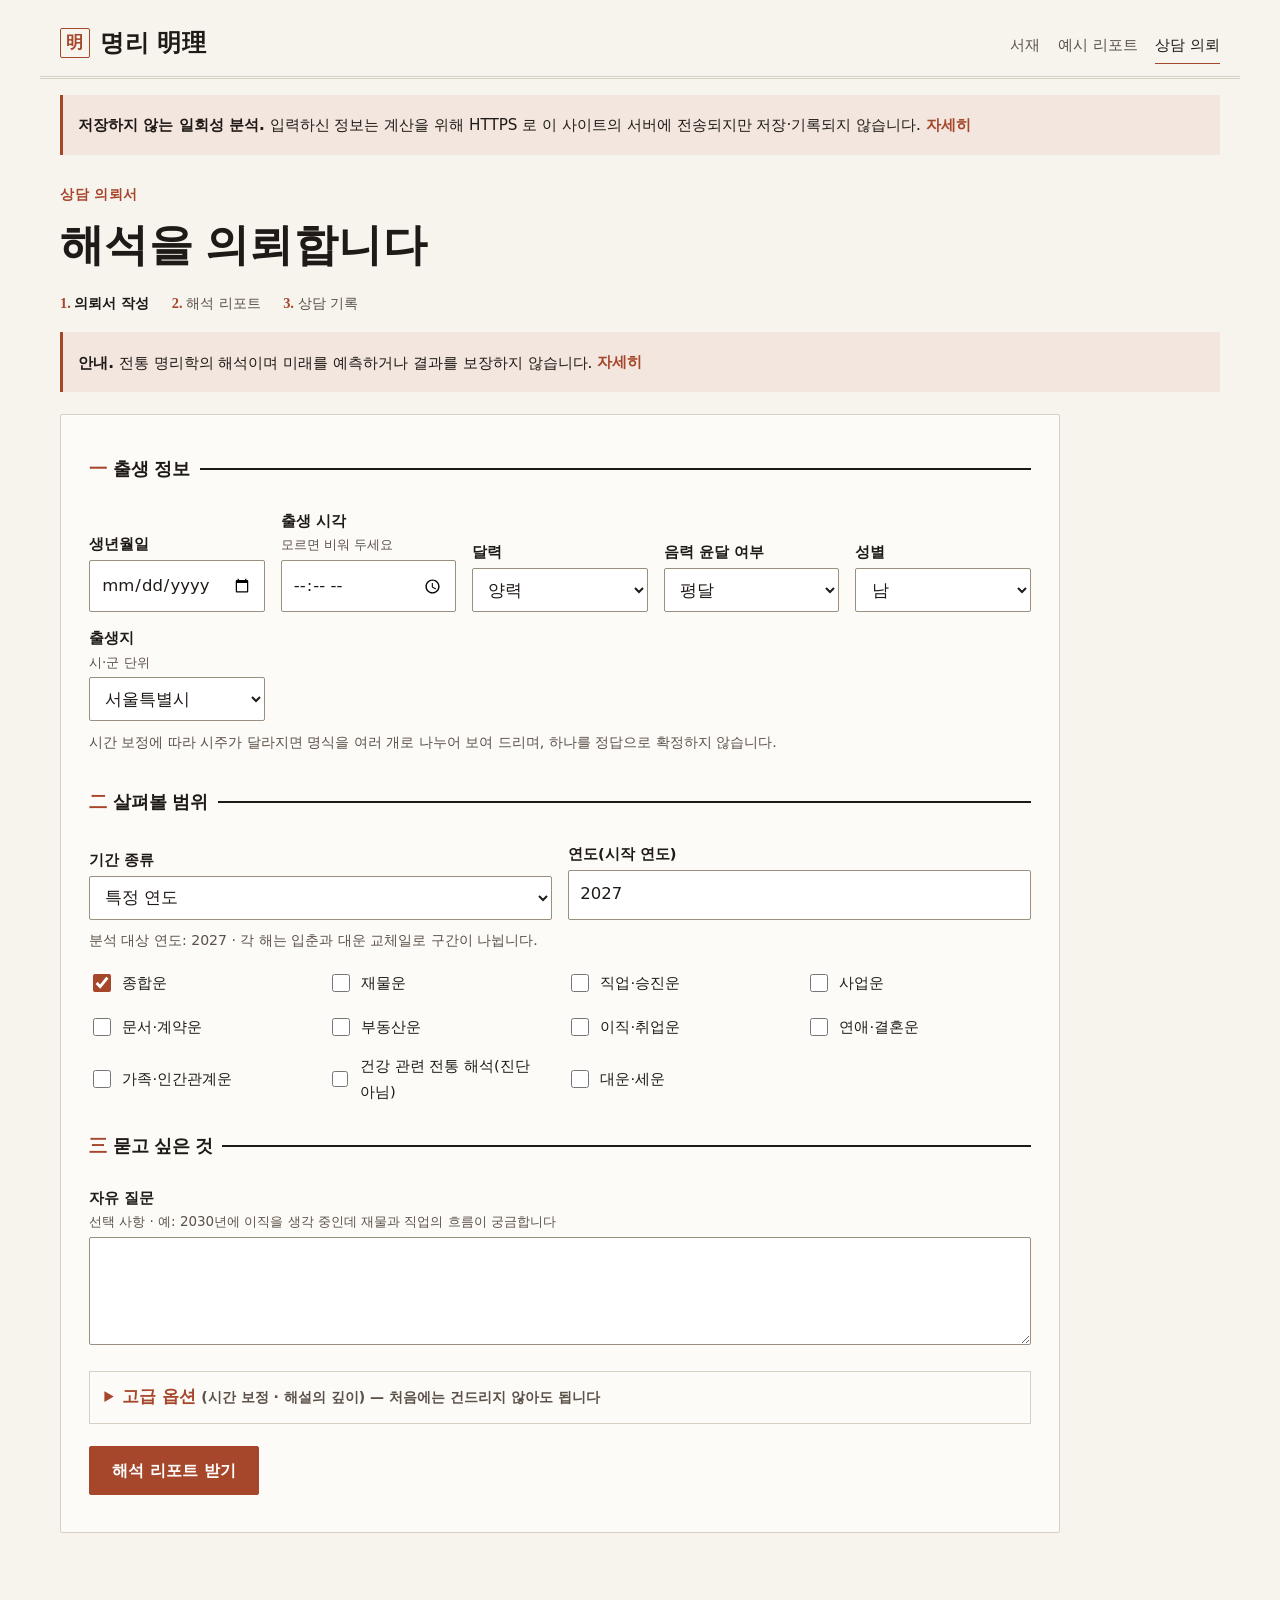
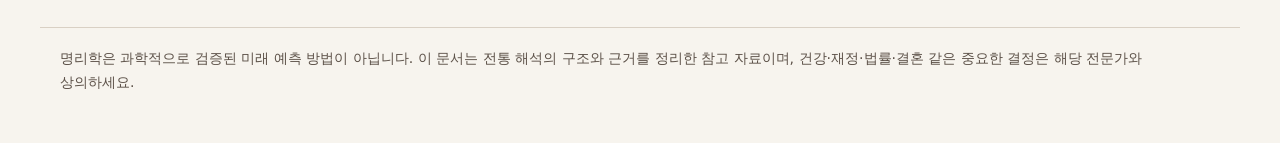
==== commit 294f718a: "v10.1 UX: 대시보드형 결과 화면(컨트롤 바·핵심 결론·내 사주|시기별 흐름 타임라인·분야×연도 표·분야 탭), 엔진 구간 공개 필드, 화면 선택을 후속 질문 맥락으로 Co-" ====
--- a/web/consult.html
+++ b/web/consult.html
@@ -29,7 +29,7 @@
     <input id="api" placeholder="http://127.0.0.1:8000" aria-describedby="apihelp"> <span id="apihelp" class="small muted">로컬 실행: <code>uvicorn app.main:app --port 8000</code> (backend 폴더)</span></div>
 
   <div id="formbar" class="formbar" hidden><span id="formsum"></span> <button type="button" class="sec" id="formedit">입력 수정</button>
-    <span id="yearnav" class="yearnav" role="group" aria-label="분석 연도 바로 바꾸기"><button type="button" class="sec" id="yprev">◀ 이전 해</button> <button type="button" class="sec" id="ynext">다음 해 ▶</button> <button type="button" class="sec" id="to5">이 해부터 5년</button> <button type="button" class="sec" id="to10">10년</button></span></div>
+    <span id="yearnav" class="yearnav" role="group" aria-label="분석 연도 바로 바꾸기"><button type="button" class="sec" id="yprev">◀ 이전 해</button> <button type="button" class="sec" id="ynext">다음 해 ▶</button> <button type="button" class="sec" id="to1">1년</button> <button type="button" class="sec" id="to5">이 해부터 5년</button> <button type="button" class="sec" id="to10">10년</button></span></div>
   <form id="f" class="request" novalidate>
     <fieldset>
       <legend><span class="no">一</span>출생 정보</legend>
@@ -114,6 +114,7 @@
   <section id="session" class="session-form" hidden aria-label="상담 기록 추가">
     <p class="kicker">상담 기록</p>
     <h2>기록 추가</h2>
+    <p id="ctxline" class="ctxline" role="status" aria-live="polite"></p>
     <div id="chips" class="chips" role="group" aria-label="추천 질문"></div>
     <label for="q2">이어서 묻기</label>
     <input id="q2" placeholder="예: 사업 쪽은 어떻게 보이나요?" maxlength="500">
@@ -450,8 +451,8 @@
 function reAnalyze(kind,delta){const y=parseInt($('y1').value,10)||2030;const ny=y+delta;if(ny<1901||ny>2049){formsum_msg('분석 연도는 1901~2049년 사이입니다.');return}
   $('y1').value=ny;if(kind)$('pk').value=kind;pdesc();$('f').requestSubmit()}
 function formsum_msg(t){$('formsum').textContent=t}
-$('yprev').onclick=()=>reAnalyze(null,-1);$('ynext').onclick=()=>reAnalyze(null,1);$('to5').onclick=()=>reAnalyze('r5',0);$('to10').onclick=()=>reAnalyze('r10',0);
-$('askb').onclick=async()=>{const qv=$('q2').value;const r=ONESHOT?await call('/api/v1/oneshot/ask',{method:'POST',headers:{'Content-Type':'application/json'},body:JSON.stringify(Object.assign({},lastBody,{question:qv}))}):await call('/api/v1/consultations/'+thread+'/ask',{method:'POST',headers:hdr(),body:JSON.stringify({question:qv,years:years()})});if(r.ok){renderRecord(r.j,qv);localRecords.push({kind:'answer',question:qv,narrative:r.j.narrative||''});$('q2').value=''}else $('out').append(el('p',errText(r),'bad'))};
+$('yprev').onclick=()=>reAnalyze(null,-1);$('ynext').onclick=()=>reAnalyze(null,1);$('to1').onclick=()=>reAnalyze('year',0);$('to5').onclick=()=>reAnalyze('r5',0);$('to10').onclick=()=>reAnalyze('r10',0);
+$('askb').onclick=async()=>{const qv=$('q2').value;const r=ONESHOT?await call('/api/v1/oneshot/ask',{method:'POST',headers:{'Content-Type':'application/json'},body:JSON.stringify(Object.assign({},lastBody,{question:qv},(window.MingliSel&&window.MingliSel.year)?{focus_year:window.MingliSel.year,focus_domain:window.MingliSel.domain}:{}))}):await call('/api/v1/consultations/'+thread+'/ask',{method:'POST',headers:hdr(),body:JSON.stringify({question:qv,years:years()})});if(r.ok){renderRecord(r.j,qv);localRecords.push({kind:'answer',question:qv,narrative:r.j.narrative||''});$('q2').value=''}else $('out').append(el('p',errText(r),'bad'))};
 $('evb').onclick=async()=>{const ev={kind:'event',type:$('evt').value,year:parseInt($('evy').value,10)};const r=ONESHOT?await call('/api/v1/oneshot/reality',{method:'POST',headers:{'Content-Type':'application/json'},body:JSON.stringify(Object.assign({},lastBody,{event:ev}))}):await call('/api/v1/consultations/'+thread+'/reality',{method:'POST',headers:hdr(),body:JSON.stringify(ev)});if(ONESHOT&&r.ok)localRecords.push({kind:'reality',text:ev.type+' '+ev.year+'년 → '+r.j.outcome});$('evr').textContent=r.ok?('분류: '+r.j.outcome+' — '+r.j.explanation):'오류 '+errText(r)};
 $('reb').onclick=async()=>{const r=await call('/api/v1/consultations/'+thread+'/reanalyze',{method:'POST',headers:hdr(),body:JSON.stringify({reason:'화면에서 재분석',pa_profile:$('pap').value})});$('rer').textContent=r.ok?('재분석 기록 #'+r.j.revision+' 추가. 원본 해시 유지: '+r.j.original_hash.slice(0,12)+'… 변경: '+JSON.stringify(r.j.diff)):'오류 '+errText(r)};
 $('hist').onclick=async()=>{const o=$('histout');o.textContent='';if(ONESHOT){if(!localRecords.length)o.append(el('p','이 화면에서 추가한 기록이 아직 없습니다.','small muted'));localRecords.forEach((t,i)=>{const d=el('details');d.append(el('summary','기록 #'+(i+1)+' · '+(t.kind==='answer'?'질문 · '+t.question.slice(0,40):'현실 사건')));d.append(el('p',t.kind==='answer'?t.narrative:t.text));o.append(d)});return}const r=await call('/api/v1/consultations/'+thread,{headers:hdr()});if(!r.ok){o.append(el('p',errText(r),'bad'));return}
@@ -502,6 +503,7 @@
   $('intronote').closest('main').querySelector('p.lead').hidden=true;  /* 입력이 첫 화면에 보이도록 설명 문단은 접는다 */
 }
 </script>
+<script src="assets/dashboard.js"></script>
 <script src="assets/verdict_ui.js"></script>
 <script src="assets/member.js"></script>
 </body>
--- a/web/assets/mingli.css
+++ b/web/assets/mingli.css
@@ -265,58 +265,158 @@
 .e-wood{background:#6a9a5b}.e-fire{background:#c4553b}.e-earth{background:#c9a24d}.e-metal{background:#8e969f}.e-water{background:#3f6fa0}
 @media (prefers-color-scheme:dark){.t-opp{background:#1f3a27;color:#bfe3c8}.t-cau{background:#4a2420;color:#f0c4bd}.t-mix{background:#4a3a14;color:#f0dca0}.t-quiet{background:#2a2824;color:#c9c2b6}.t-steady{background:#1d3048;color:#bcd2ec}.t-thin{background:repeating-linear-gradient(135deg,#2a2824,#2a2824 4px,#34312c 4px,#34312c 8px);color:#c9c2b6}.elbar{background:#34312c}}
 
-/* ====== v10.1 읽기 편한 결과 화면: 한 줄 단위로 이어 읽는 단일 열, 고딕 통일, 박스 최소화 ======
-   결과 영역(#verdict)만 바꾼다. 머리글·입력 폼·명리 서재 색은 그대로. */
-@media (min-width:1000px){:root{--col:860px}}
-#out,#verdict,#status{font-family:var(--sans)}
-#verdict{display:block !important}
-#verdict>*{grid-column:auto !important}
-#verdict h1,#verdict h2,#verdict h3,.storytitle,.verdict-a,#out .cover h1{font-family:var(--sans) !important}
-#verdict section{background:transparent !important;border:0 !important;border-radius:0 !important;border-top:1px solid var(--rule) !important;padding:30px 0 26px !important;margin:0 !important}
-#verdict>section:first-child{border-top:0 !important;padding-top:10px !important}
-#verdict h2{font-size:1.55rem;font-weight:800;letter-spacing:-.01em;margin:0 0 .5rem}
-#verdict h3{font-size:1.05rem;font-weight:700;margin:1.3rem 0 .25rem;color:var(--seal)}
-#verdict p{font-size:1.06rem;line-height:1.9;margin:.55rem 0}
-#verdict .small{font-size:.9rem;line-height:1.7}
-#verdict .verdict-a{font-size:1.28rem;font-weight:650;line-height:1.7;color:var(--ink);margin:.4rem 0 .9rem}
-/* 핵심 결론만 은은하게 강조해 한눈에 들어오게 한다 */
-#verdict .vprofile{background:var(--seal-soft) !important;border-radius:6px !important;border:0 !important;padding:24px 22px !important;margin:6px 0 4px !important}
-#verdict .vprofile h2{color:var(--ink)}
-#verdict .vprofile ul{padding-left:1.15rem}#verdict .vprofile li{margin:.4rem 0;line-height:1.8}
-/* 이 사주의 모습 */
-.vsip .sipsummary{font-size:1.15rem !important;font-weight:600}
-.vsip .sipitem{margin:.2rem 0 .9rem}.vsip .sipitem h3{margin-top:.9rem}.vsip .sipyear{background:#f3efe6;border-radius:6px;padding:.4rem 1rem .6rem}
-.yprep{color:var(--ink2);font-size:.98rem !important}
-/* 연도별 줄: 타임라인처럼 */
-#verdict .yearlines{list-style:none;margin:.6rem 0;padding:0}
-#verdict .yearlines>li{padding:14px 0 14px 16px;border-left:3px solid var(--rule);margin:0 0 6px}
-#verdict .yearlines>li.standout{border-left-color:var(--seal)}
-#verdict .ytheme{margin-top:.2rem;padding:.3rem .8rem;background:rgba(0,0,0,.025);border-radius:4px}
-#verdict .yhead{display:flex;align-items:center;gap:10px}
-/* 분야 블록: 박스 대신 구분선과 제목 */
-#verdict .vblock{border-top:1px dashed var(--rule) !important;padding:22px 0 16px !important}
-#verdict .vblock .vhead{display:flex;justify-content:space-between;align-items:center;gap:8px}
-#verdict .whybox{border-top:1px dashed var(--rule);margin-top:.8rem}
-#verdict summary{font-size:1rem;padding:.5rem 0;cursor:pointer}
-/* 자연물 비유 카드 */
-#verdict .vstorycard .storytitle{font-size:1.6rem;font-weight:800;margin:.1rem 0 .4rem}
+/* ===================================================================================================
+   v10.1 대시보드형 결과 화면 (Premium Editorial Intelligence)
+   원칙: 핵심 결론 우선 · 가로 공간 활용 · 시각화로 비교 · 상세는 단계적 공개 · 카드 남발 금지(구분선·여백 + 강조 면 한두 개)
+   상태는 색 + 기호 + 글자. 제목만 명조, 본문·UI 는 고딕. 색 토큰은 기존 명리 서재 그대로.
+   =================================================================================================== */
+@media (min-width:1100px){:root{--col:1200px}}
+@media (min-width:1440px){:root{--col:1480px}}
+form.request{max-width:1000px}
+body.has-dash #yearnav{display:none}
+body.has-dash #cover h1{font-size:clamp(1.25rem,2.2vw,1.6rem);margin:.1rem 0 .2rem}
+body.has-dash #cover .meta{display:none}
+body.has-dash #cover{padding-top:0;padding-bottom:0}
+.dash{font-family:var(--sans);color:var(--ink);margin-top:4px}
+.dash h2{font-family:var(--serif);font-weight:800;font-size:clamp(1.45rem,2.3vw,2rem);line-height:1.3;margin:0 0 .6rem;letter-spacing:-.005em}
+.dash h3{font-family:var(--sans);font-size:1.05rem;font-weight:700;margin:0 0 .35rem}
+.dash h4{font-family:var(--sans);font-size:.92rem;font-weight:700;color:var(--seal);margin:1.1rem 0 .3rem;letter-spacing:.01em}
+.dash p{font-size:1.02rem;line-height:1.85;margin:.4rem 0}
+.dash .small{font-size:.9rem;line-height:1.7}.dash .muted{color:var(--ink2)}
+.dash ul{margin:.3rem 0;padding-left:1.15rem}.dash li{margin:.3rem 0;line-height:1.8}
+.dash button{font-family:var(--sans)}
+
+/* A 컨트롤 바 */
+.dash-bar{display:flex;align-items:center;flex-wrap:wrap;gap:10px 22px;padding:10px 0 12px;border-bottom:1px solid var(--rule);position:sticky;top:0;z-index:20;background:var(--paper)}
+.dash-seg{display:inline-flex;border:1px solid var(--rule);border-radius:8px;overflow:hidden;background:var(--doc)}
+.segbtn{min-height:44px;min-width:56px;padding:0 16px;border:0;background:transparent;font-size:.98rem;font-weight:600;color:var(--ink2);cursor:pointer}
+.segbtn+.segbtn{border-left:1px solid var(--rule)}
+.segbtn[aria-pressed="true"]{background:var(--seal);color:#fff}
+.dash-nav{display:inline-flex;align-items:center;gap:6px}
+.navbtn{min-height:44px;padding:0 14px;border:1px solid var(--rule);border-radius:8px;background:var(--doc);font-size:.95rem;color:var(--ink);cursor:pointer}
+.navbtn:hover,.segbtn:hover{border-color:var(--seal)}
+.navbtn.ghost{background:transparent;margin-left:auto}
+.navcur{min-width:7.5em;text-align:center;font-weight:700;font-size:1.05rem}
+
+/* B 핵심 결론 */
+.dash-conclusion{background:var(--seal-soft);border-radius:10px;padding:30px 34px 24px;margin:18px 0 28px}
+.dash-conclusion h2{font-size:1rem;font-family:var(--sans);font-weight:700;color:var(--seal);margin:0 0 .5rem;letter-spacing:.02em}
+.concl-text{font-size:clamp(1.3rem,2.1vw,1.65rem) !important;line-height:1.55 !important;font-weight:650;margin:.1rem 0 1.1rem !important;max-width:62em}
+.concl-trio{display:grid;grid-template-columns:repeat(3,minmax(0,1fr));gap:12px 36px;border-top:1px solid rgba(166,70,42,.25);padding-top:14px}
+.trio-item h3{font-size:.86rem;color:var(--seal);margin:0 0 .15rem;letter-spacing:.02em}
+.trio-item p{font-size:1rem !important;line-height:1.7 !important;margin:.1rem 0 !important}
+.folds{display:flex;flex-wrap:wrap;gap:2px 28px;margin-top:12px}
+.fold{border-top:1px dashed var(--rule);margin-top:.5rem;min-width:min(100%,280px)}
+.folds .fold{border-top:0;margin-top:0}
+.fold summary{cursor:pointer;color:var(--seal);font-weight:700;font-size:.97rem;padding:.55rem 0;min-height:44px;display:flex;align-items:center}
+.fold[open]{flex-basis:100%}
+
+/* C 내 사주 | 시기별 흐름 */
+.dash-grid{display:grid;grid-template-columns:minmax(0,36fr) minmax(0,64fr);gap:0 clamp(32px,4vw,64px);align-items:start;margin:0 0 30px}
+.dash-me,.dash-flow{padding-top:6px}
+.dash-me{border-right:1px solid var(--rule);padding-right:clamp(24px,3vw,48px)}
+.me-image{margin-bottom:.8rem}.kicker{margin:0;color:var(--seal);font-weight:700;font-size:.85rem !important;letter-spacing:.04em}
+.storytitle{font-family:var(--serif) !important;font-size:clamp(1.6rem,2.4vw,2.2rem) !important;font-weight:800;line-height:1.3;margin:.1rem 0 .3rem !important}
+.ebars{display:flex;gap:10px;align-items:flex-end;margin:.4rem 0}
+.ecol{flex:1;display:flex;flex-direction:column;align-items:center;gap:4px}
+.ebar{position:relative;display:flex;align-items:flex-end;width:100%;max-width:56px;height:88px;background:#efeae1;border-radius:6px;overflow:hidden}
+.efill{display:block;width:100%;border-radius:6px 6px 0 0}.enum{font-weight:700;font-size:.95rem}.ename{font-size:.88rem;color:var(--ink2)}
+.e-wood{background:#6a9a5b}.e-fire{background:#c4553b}.e-earth{background:#c9a24d}.e-metal{background:#8e969f}.e-water{background:#3f6fa0}
+.me-season p{font-size:.98rem !important}
+.trait{margin:.2rem 0 .6rem}.trait h4{margin:.9rem 0 .15rem}.trait p{margin:.1rem 0 !important}
+.morebtn{border:0;background:none;color:var(--seal);font-size:.9rem;font-weight:600;cursor:pointer;padding:6px 0;min-height:32px}
+.needrow{display:flex;gap:6px;flex-wrap:wrap}.needcell{min-width:76px;border:1px solid var(--rule);border-radius:6px;padding:6px 8px;text-align:center;background:var(--doc);color:var(--ink2)}
+.needcell.on{background:#fbefd9;border-color:#d9a400;color:#5a3f00}.needcell b{display:block}.needcell .nl{display:block;font-size:.78rem;line-height:1.4}
+
+.flow-lead{max-width:56em}
+.timeline{display:grid;grid-template-columns:repeat(auto-fit,minmax(138px,1fr));gap:8px;margin:.6rem 0 1.2rem}
+.timeline.compact{grid-template-columns:repeat(auto-fit,minmax(84px,1fr))}.timeline.compact .tl-line{display:none}
+.tl-node{display:flex;flex-direction:column;gap:5px;text-align:left;padding:11px 12px 10px;min-height:44px;border:1px solid var(--rule);border-radius:8px;background:var(--doc);color:var(--ink);cursor:pointer}
+.tl-node:hover{border-color:var(--seal)}
+.tl-node[aria-pressed="true"]{border:2px solid var(--seal);background:var(--seal-soft);padding:10px 11px 9px}
+.tl-head{display:flex;justify-content:space-between;align-items:baseline}.tl-year{font-size:1.15rem}.tl-star{color:var(--seal)}
+.tl-sym{display:flex;align-items:center;gap:6px;font-size:.88rem;font-weight:600}.tl-sym .sym{font-size:1rem}
+.tl-line{font-size:.86rem;line-height:1.5;color:var(--ink2);display:-webkit-box;-webkit-line-clamp:3;-webkit-box-orient:vertical;overflow:hidden}
+.tl-seg{display:flex;gap:2px;height:6px;border-radius:3px;overflow:hidden;margin-top:2px}.segpart{display:block;min-width:4px}.segpart.sa{background:#8f7f6d}.segpart.sb{background:#c9bba8}
+.tl-segn{font-size:.74rem;color:var(--ink2)}
+.t-opp .sym{color:#1d6b35}.t-cau .sym{color:#a12d1a}.t-mix .sym{color:#8a5f00}.t-steady .sym{color:#1f4f86}.t-thin .sym,.t-quiet .sym{color:var(--ink2)}
+
+.dgrid-wrap{margin:.4rem 0 1rem}.dgrid-wrap h3{margin-bottom:.4rem}
+.dgrid-scroll{overflow-x:auto;-webkit-overflow-scrolling:touch}
+.dgrid{border-collapse:separate;border-spacing:3px;width:100%;min-width:340px;font-size:.88rem}
+.dgrid th{font-weight:700;text-align:left;padding:6px 8px;white-space:nowrap;background:var(--paper)}
+.dgrid thead th{text-align:center;border-bottom:2px solid var(--rule)}.dgrid thead th.selcol{color:var(--seal);border-bottom-color:var(--seal)}
+.dgrid tbody th{position:sticky;left:0;z-index:1}
+.dgrid td{text-align:center;padding:0;border-radius:5px;border:1px solid transparent}
+.dgrid td.selcol{box-shadow:inset 0 0 0 1px rgba(166,70,42,.35)}
+.cell{display:flex;flex-direction:column;align-items:center;justify-content:center;gap:1px;width:100%;min-height:50px;padding:6px 3px;border:0;background:transparent;color:inherit;cursor:pointer;border-radius:5px}
+.cell .sym{font-size:1.05rem;line-height:1.1}.cell .lab{font-size:.72rem;white-space:nowrap}
+.cell:hover{filter:brightness(.97)}
+td.selcell{box-shadow:0 0 0 2px var(--seal) !important}
+.dgrid td.t-opp{background:#e3f1e6;color:#1d4d2b;border-color:#9bc7a6}.dgrid td.t-cau{background:#f8e3df;color:#7a2418;border-color:#e1a89f}.dgrid td.t-mix{background:#fbf0d4;color:#6b4d00;border-color:#e3c77d}
+.dgrid td.t-thin{background:repeating-linear-gradient(135deg,#f0ede7,#f0ede7 4px,#e6e2da 4px,#e6e2da 8px);color:#5c5148;border-color:#cfc8bc}.dgrid td.t-quiet{background:#f6f4ef;color:#5c5148;border-color:#e3ddd2}.dgrid td.t-steady{background:#e4edf6;color:#1f3f66;border-color:#a8c0dc}
+.dlegend{display:flex;flex-wrap:wrap;gap:6px;margin:.5rem 0 .2rem !important;font-size:.84rem !important}.dlegend span{padding:1px 8px;border-radius:4px;border:1px solid;line-height:1.6}
+.dlegend .t-opp{background:#e3f1e6;color:#1d4d2b;border-color:#9bc7a6}.dlegend .t-cau{background:#f8e3df;color:#7a2418;border-color:#e1a89f}.dlegend .t-mix{background:#fbf0d4;color:#6b4d00;border-color:#e3c77d}.dlegend .t-thin{background:#eeeae2;color:#5c5148;border-color:#cfc8bc}.dlegend .t-quiet{background:#f6f4ef;color:#5c5148;border-color:#e3ddd2}.dlegend .t-steady{background:#e4edf6;color:#1f3f66;border-color:#a8c0dc}
+.chip{display:inline-block;padding:1px 10px;border-radius:999px;border:1px solid;font-size:.84rem;font-weight:600;line-height:1.7;margin-left:8px}
+.chip.t-opp{background:#e3f1e6;color:#1d4d2b;border-color:#9bc7a6}.chip.t-cau{background:#f8e3df;color:#7a2418;border-color:#e1a89f}.chip.t-mix{background:#fbf0d4;color:#6b4d00;border-color:#e3c77d}.chip.t-thin{background:#eeeae2;color:#5c5148;border-color:#cfc8bc}.chip.t-quiet{background:#f6f4ef;color:#5c5148;border-color:#e3ddd2}.chip.t-steady{background:#e4edf6;color:#1f3f66;border-color:#a8c0dc}.chip.star{background:var(--seal-soft);color:var(--seal);border-color:var(--seal)}
+
+.year-panel{border-top:1px solid var(--rule);padding-top:14px;margin-top:8px}
+.yp-head{display:flex;align-items:center;flex-wrap:wrap;gap:4px}.yp-head h3{font-family:var(--serif);font-size:1.45rem;margin:0}
+.yp-seg ul{list-style:none;padding:0}.yp-seg li{padding:3px 0}.yprep{color:var(--ink2)}.yp-caution{color:#7a2418}
+
+/* D 분야별 해석 */
+.dash-domains{border-top:1px solid var(--rule);padding-top:26px;margin-bottom:26px}
+.dom-sub{color:var(--ink2);margin:-.2rem 0 .8rem !important;font-size:.95rem !important}
+.dtabs{display:flex;gap:2px;border-bottom:1px solid var(--rule);overflow-x:auto;-webkit-overflow-scrolling:touch;scrollbar-width:thin}
+.dtab{display:inline-flex;align-items:center;gap:6px;white-space:nowrap;min-height:46px;padding:0 18px;border:0;border-bottom:3px solid transparent;background:transparent;font-size:1rem;color:var(--ink2);cursor:pointer;margin-bottom:-1px}
+.dtab[aria-selected="true"]{color:var(--ink);font-weight:800;border-bottom-color:var(--seal)}.dtab:hover{color:var(--ink)}.dsym{font-size:.9rem}
+.dpanel{padding:20px 0 4px}
+.dp-head{display:flex;align-items:center;flex-wrap:wrap}.dp-head h3{font-family:var(--serif);font-size:1.6rem;margin:0}
+.dp-headline{font-size:clamp(1.15rem,1.7vw,1.4rem) !important;font-weight:650;line-height:1.6 !important;max-width:60em;margin:.5rem 0 1rem !important}
+.dp-cols{display:grid;grid-template-columns:minmax(0,1.5fr) minmax(0,1fr);gap:0 clamp(28px,4vw,64px);align-items:start}
+.dp-story{max-width:46em}.dp-counter{color:var(--ink2);max-width:46em}
+.dp-side{border-left:1px solid var(--rule);padding-left:clamp(20px,3vw,40px)}.dp-side h4:first-child{margin-top:0}
+
+/* E 후속 상담 연결 */
+.ctxline{font-weight:700;color:var(--seal);margin:.2rem 0 .6rem}
+
+/* 반응형 */
+@media (max-width:1099px){
+  .dash-grid{grid-template-columns:minmax(0,1fr)}
+  .dash-me{border-right:0;padding-right:0;border-bottom:1px solid var(--rule);padding-bottom:20px;margin-bottom:22px}
+  .dp-cols{grid-template-columns:minmax(0,1fr)}.dp-side{border-left:0;padding-left:0;border-top:1px dashed var(--rule);margin-top:10px}
+}
+@media (max-width:899px){
+  .concl-trio{grid-template-columns:minmax(0,1fr);gap:10px}
+  .dash-conclusion{padding:22px 20px 18px}
+  .timeline{grid-auto-flow:column;grid-template-columns:none;grid-auto-columns:minmax(132px,1fr);overflow-x:auto;padding-bottom:6px;-webkit-overflow-scrolling:touch}
+  .timeline.compact{grid-auto-columns:minmax(84px,1fr)}
+}
 @media (max-width:560px){
-  #verdict section{padding:24px 0 20px !important}
-  #verdict p{font-size:1.04rem}#verdict h2{font-size:1.35rem}
-  #verdict .vprofile{padding:20px 16px !important}
-  #verdict .yearlines>li{padding-left:12px}
-}
-
-/* ====== v10.1 넓은 화면 활용: 데스크톱에서는 화면 폭을 쓴다(읽기 폭은 칸마다 제한). 모바일·좁은 화면은 그대로 한 열 ====== */
-@media (min-width:1000px){:root{--col:1060px}}
-@media (min-width:1300px){:root{--col:1360px}}
-@media (min-width:1000px){
-  .vcols{display:grid;grid-template-columns:minmax(0,1fr) minmax(0,1.15fr);gap:0 44px;align-items:start}
-  .vcols.one{grid-template-columns:minmax(0,1fr)}
-  #verdict .vcols>div>section:first-child{border-top:0 !important}
-  #verdict .vprofile>*{max-width:980px}
-  #verdict .vprofile .verdict-a{font-size:1.4rem}
-  #verdict .vstorycard>*{max-width:980px}
-  form.request{max-width:1000px}
-}
-@media (min-width:1300px){.vcols{gap:0 64px}}
+  .dash-bar{position:static;gap:8px 12px;padding:6px 0 8px}
+  .dash-seg{flex:0 0 auto}.segbtn{min-width:48px;padding:0 12px}
+  .dash-nav{order:3;width:100%;justify-content:space-between}.navbtn.ghost{margin-left:auto}
+  .navcur{min-width:0;flex:1}
+  .dash-conclusion{margin:10px 0 20px;padding:18px 16px 14px}
+  .concl-text{font-size:1.28rem !important;margin-bottom:.7rem !important}
+  .dash p{font-size:1rem}
+  .ebar{height:72px}
+}
+@media (prefers-color-scheme:dark){
+  .dgrid td.t-opp,.dlegend .t-opp,.chip.t-opp{background:#1f3a27;color:#bfe3c8}.dgrid td.t-cau,.dlegend .t-cau,.chip.t-cau{background:#4a2420;color:#f0c4bd}.dgrid td.t-mix,.dlegend .t-mix,.chip.t-mix{background:#4a3a14;color:#f0dca0}
+  .dgrid td.t-quiet,.dlegend .t-quiet,.chip.t-quiet,.dgrid td.t-thin,.dlegend .t-thin,.chip.t-thin{background:#2a2824;color:#c9c2b6}.dgrid td.t-steady,.dlegend .t-steady,.chip.t-steady{background:#1d3048;color:#bcd2ec}.ebar{background:#34312c}
+}
+
+/* 상단 정리: 대시보드가 있으면 예전 상태 줄·큰 제목을 줄이고 컨트롤 바 하나로 */
+body.has-dash #formbar{display:none}
+body.has-dash #cover .kicker,body.has-dash #cover h1{display:none}
+body.has-dash.is-static #cover .kicker{display:block}
+body.has-dash #cover{border:0;background:transparent;padding:0;margin:6px 0 0}
+body.has-dash #cover p.small{margin:.2rem 0;font-size:.88rem}
+body.has-dash #report>.doc.cover,body.has-dash #report .cover{border:0;box-shadow:none}
+/* 접힘: 낡은 박스 스타일 제거 — 선과 글자만 */
+.dash details,.dash details[open]{border:0;background:transparent;padding:0;box-shadow:none;border-radius:0}
+.dash summary{list-style:none}.dash summary::-webkit-details-marker{display:none}
+.dash .fold>summary::before{content:'▸';display:inline-block;width:1.1em;color:var(--seal)}.dash .fold[open]>summary::before{content:'▾'}
+.dash .folds .fold>summary{border:0;background:transparent}
+.dash .fold>*:not(summary){margin-left:1.1em}
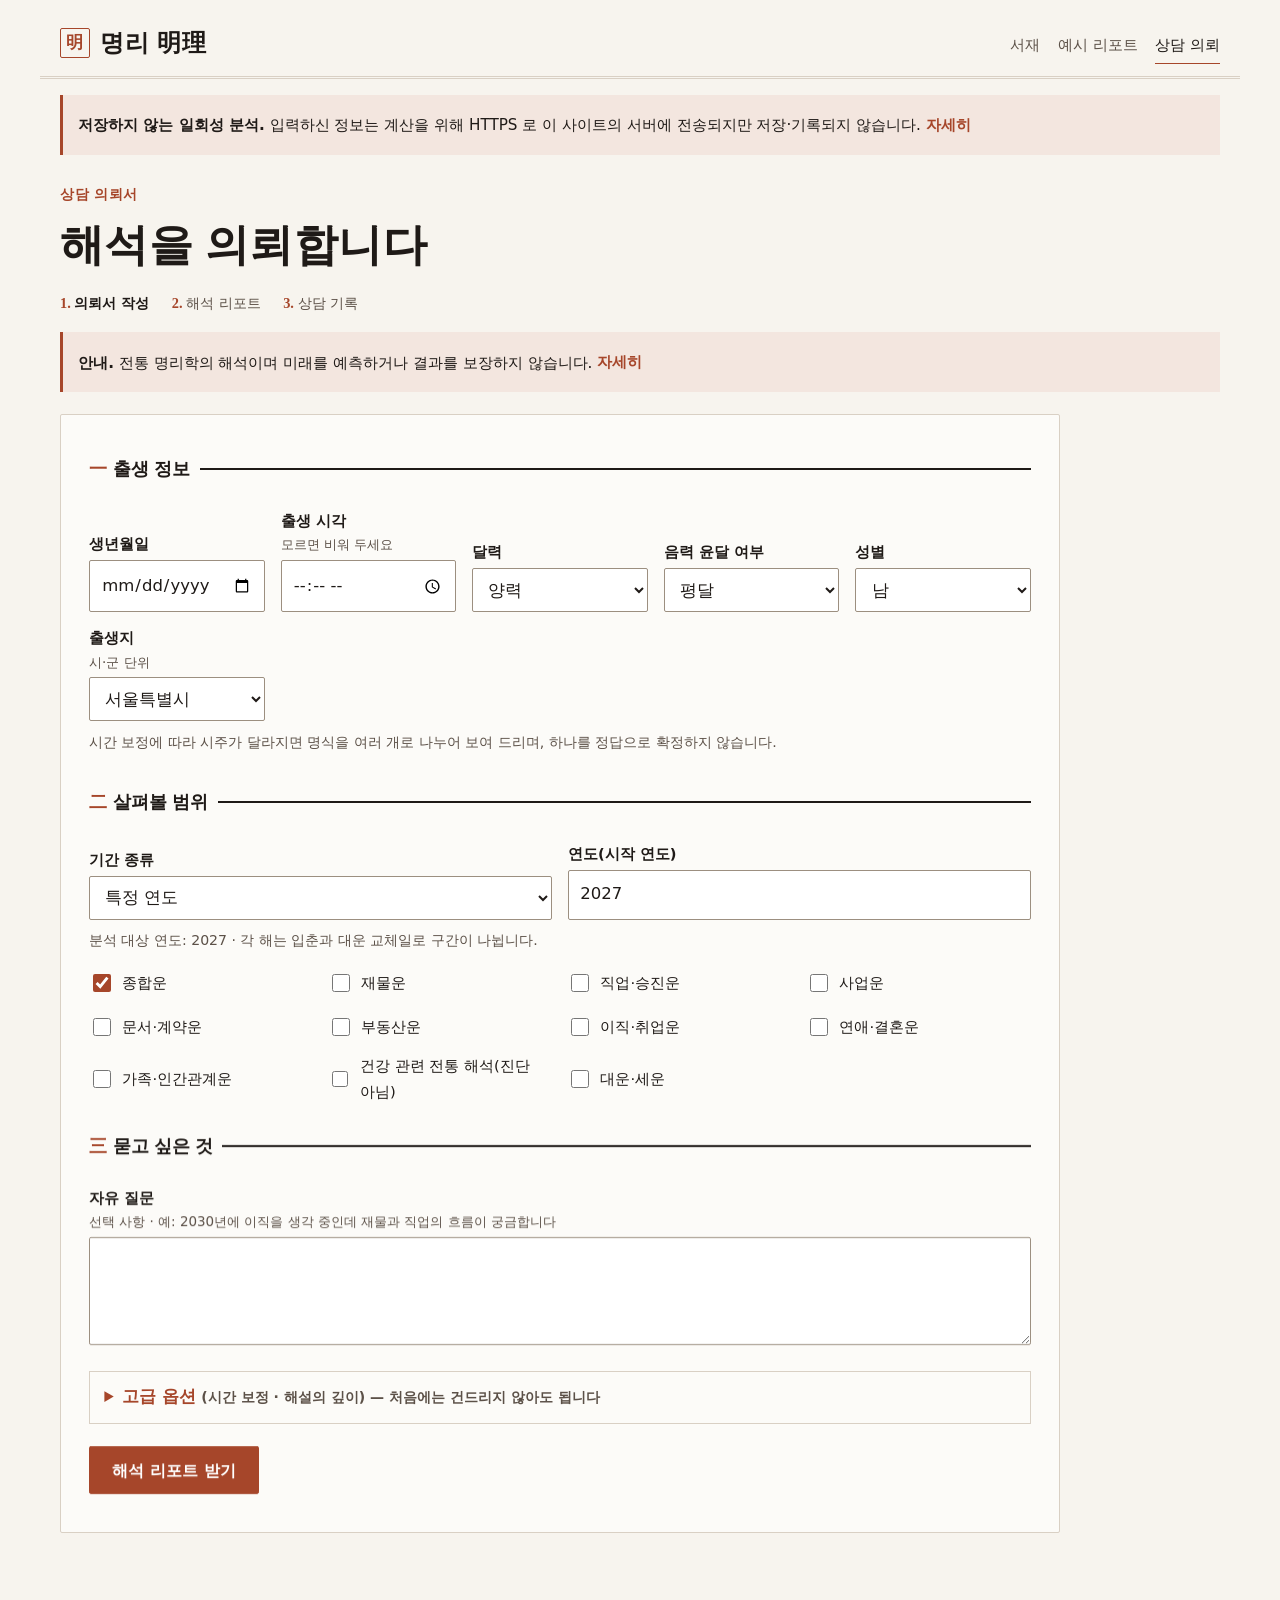
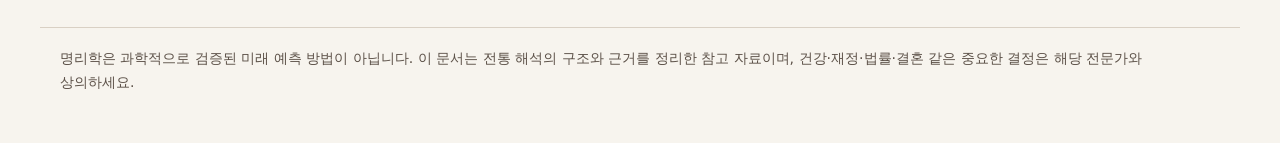
==== commit 71792b4d: "v10.2: Motion(14.9.0, 고정·해시 검증) 기반 움직임 계층 — 결과가 읽는 순서대로 나타나고 선택 시 전환, 움직임 줄이기·로드 실패 시 무동작, 테스트 9개 Co" ====
--- a/web/consult.html
+++ b/web/consult.html
@@ -503,6 +503,8 @@
   $('intronote').closest('main').querySelector('p.lead').hidden=true;  /* 입력이 첫 화면에 보이도록 설명 문단은 접는다 */
 }
 </script>
+<script src="assets/vendor/motion-14.9.0.js"></script>
+<script src="assets/motion-ui.js"></script>
 <script src="assets/dashboard.js"></script>
 <script src="assets/verdict_ui.js"></script>
 <script src="assets/member.js"></script>
--- a/web/assets/mingli.css
+++ b/web/assets/mingli.css
@@ -420,3 +420,36 @@
 .dash .fold>summary::before{content:'▸';display:inline-block;width:1.1em;color:var(--seal)}.dash .fold[open]>summary::before{content:'▾'}
 .dash .folds .fold>summary{border:0;background:transparent}
 .dash .fold>*:not(summary){margin-left:1.1em}
+
+/* v10.1 QA 보정 */
+@media (min-width:1600px){:root{--col:1520px}}
+.ebars{max-width:440px}
+.tl-line.same{color:var(--ink2);font-style:normal;opacity:.85}
+@media (min-width:960px){
+  .dash-grid{grid-template-columns:minmax(0,38fr) minmax(0,62fr)}
+  .dash-me{border-right:1px solid var(--rule);padding-right:clamp(20px,3vw,48px);border-bottom:0;padding-bottom:0;margin-bottom:0}
+}
+@media (min-width:760px) and (max-width:899px){.concl-trio{grid-template-columns:repeat(3,minmax(0,1fr));gap:10px 22px}}
+@media (min-width:900px) and (max-width:1099px){.timeline{grid-template-columns:repeat(auto-fit,minmax(120px,1fr))}}
+.tl-line{-webkit-line-clamp:2}
+
+/* 10년(촘촘한 타임라인): 한 줄에 들어오도록 노드를 줄이고 연도 숫자가 깨지지 않게 */
+.tl-year{white-space:nowrap}
+.tl-head{flex-wrap:nowrap;gap:2px}
+.timeline.compact{grid-template-columns:repeat(auto-fit,minmax(70px,1fr));gap:6px}
+.timeline.compact .tl-node{padding:9px 6px 8px;gap:4px;min-width:0}.timeline.compact .tl-node[aria-pressed="true"]{padding:8px 5px 7px}
+.timeline.compact .tl-year{font-size:.98rem}.timeline.compact .tl-star{font-size:.8rem}
+.timeline.compact .tl-sym{justify-content:flex-start}.timeline.compact .tl-sym .lab{display:none}
+.timeline.compact .tl-segn{display:none}
+@media (max-width:899px){.timeline.compact{grid-template-columns:none;grid-auto-columns:minmax(74px,1fr)}}
+
+/* ===== v10.2 움직임 보조 스타일: 상태 전환은 짧게, 누름 피드백, 고정 바 그림자. 움직임 줄이기 설정이면 모두 끈다 ===== */
+.dash-bar{transition:box-shadow .2s ease}
+.dash-bar.stuck{box-shadow:0 8px 14px -12px rgba(31,26,23,.45);border-bottom-color:transparent}
+.tl-node,.cell,.dtab,.segbtn,.navbtn{transition:border-color .16s ease,background-color .16s ease,color .16s ease,transform .12s ease}
+.tl-node:active,.segbtn:active,.navbtn:active,.dtab:active{transform:scale(.97)}
+.cell:active{transform:scale(.94)}
+@media (prefers-reduced-motion:reduce){
+  .dash-bar,.tl-node,.cell,.dtab,.segbtn,.navbtn{transition:none}
+  .tl-node:active,.segbtn:active,.navbtn:active,.dtab:active,.cell:active{transform:none}
+}
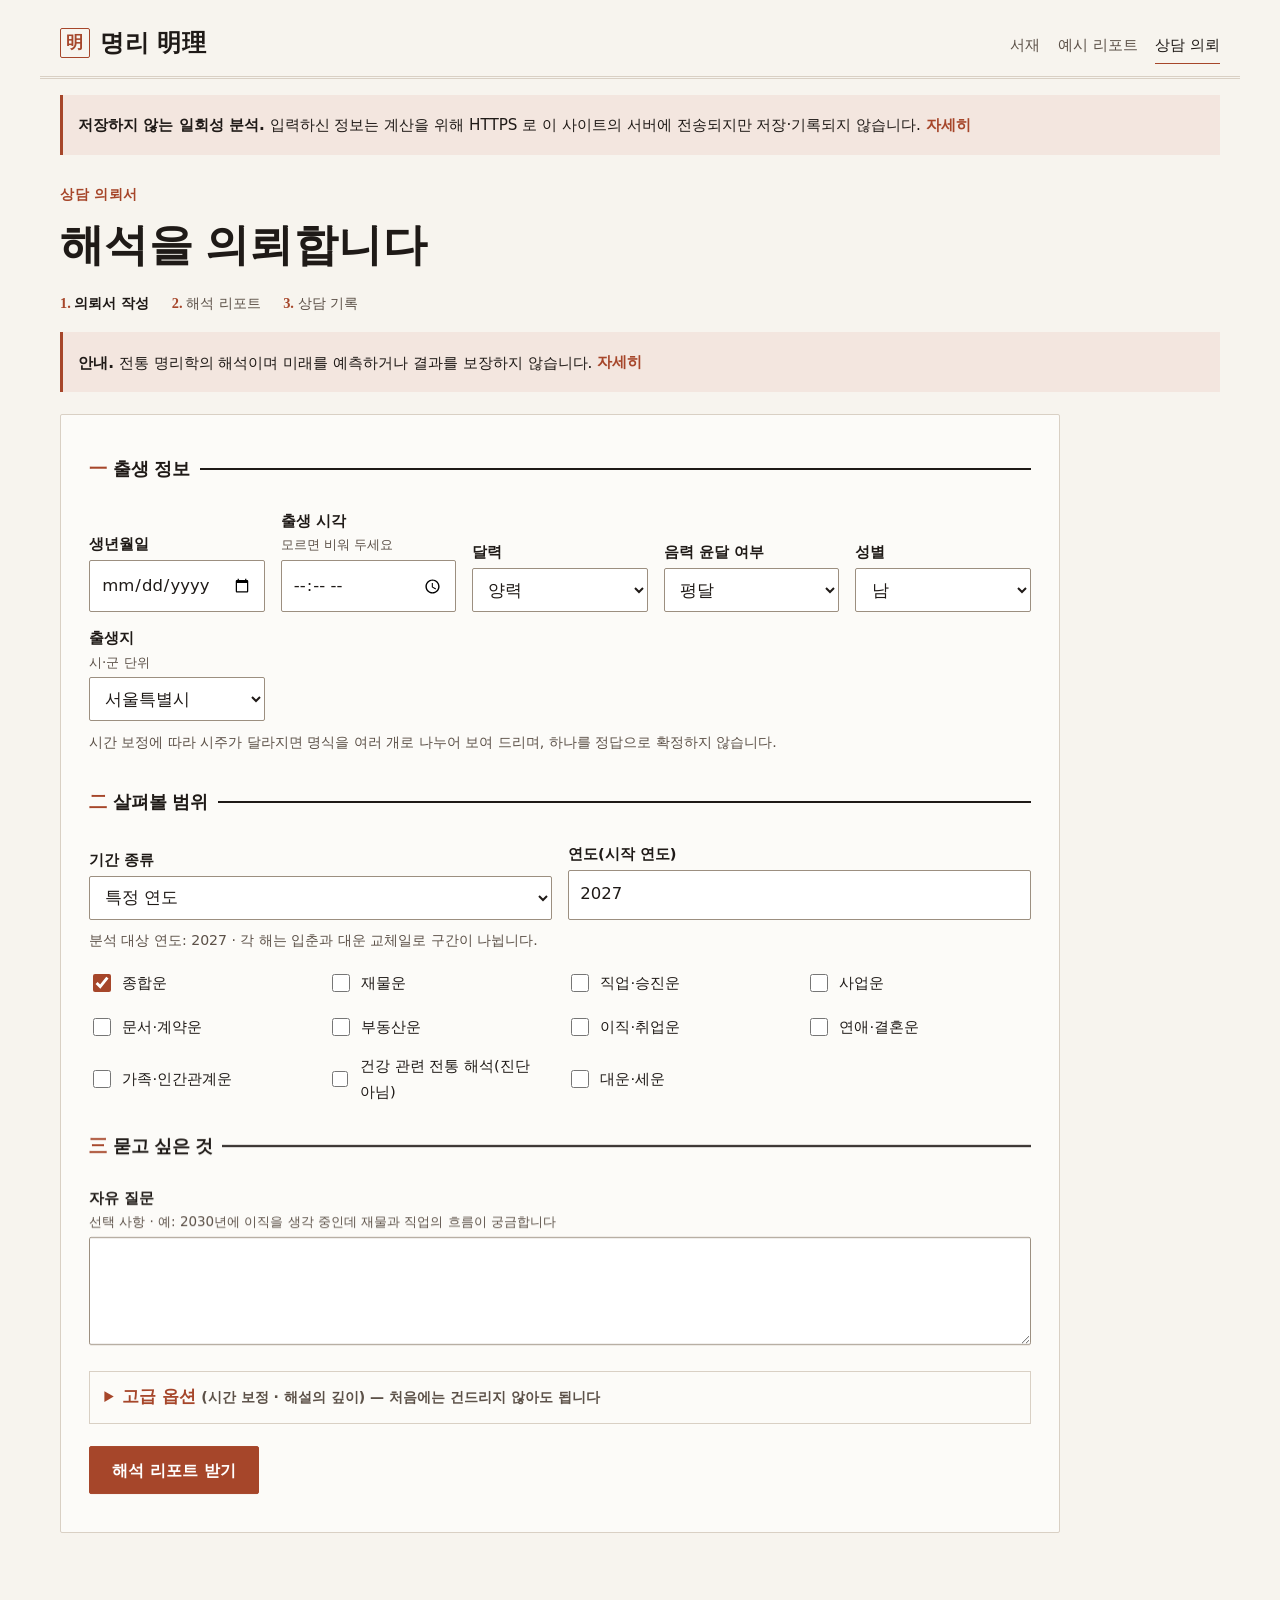
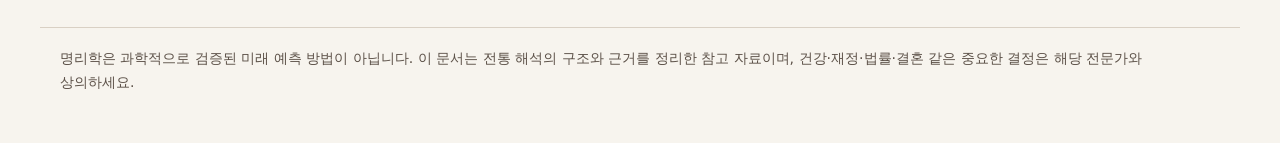
==== commit 61933a80: "UI: 네 기둥 표를 해·달·날·시각 순서·오행 색·나의 중심 표시로 쉽게, 해 패널에 분야별 한 줄 요약 추가 — 표시만, 판정 불변 Co-Authored-By: Claude S" ====
--- a/web/consult.html
+++ b/web/consult.html
@@ -216,10 +216,12 @@
 
 /* ---------- 리포트 구성 ---------- */
 function chapter(no,title,...c){const s=el('section',null,'chapter');s.setAttribute('aria-labelledby','ch'+no);s.append(el('span','제'+no+'장','no'));const h=el('h2',title);h.id='ch'+no;s.append(h);return kids(s,c)}
-function pillarTable(pil){if(!pil)return null;const w=el('div',null,'tw');const t=el('table',null,'pillars');t.append(el('caption','명식(네 기둥)'));
-  const order=[['hour','시주'],['day','일주'],['month','월주'],['year','연주']];
-  const hr=el('tr');order.forEach(o=>hr.append(el('th',o[1])));const head=el('thead');head.append(hr);t.append(head);
-  const b=el('tbody');[0,1].forEach(i=>{const r=el('tr');order.forEach(o=>{const v=pil[o[0]];const td=el('td');if(v){const ch=v[i];td.className='g han';td.textContent=ch;td.append(el('span',(i===0?STEM[ch]:BR[ch])+(i===0?' · 천간':' · 지지'),'k'))}else{td.textContent='미상';td.className='muted'}r.append(td)});b.append(r)});t.append(b);w.append(t);return w}
+function pillarTable(pil){if(!pil)return null;const w=el('div',null,'tw');const t=el('table',null,'pillars');t.append(el('caption','내 사주 네 기둥 — 태어난 해·달·날·시각'));
+  const SE={'甲':['나무','wood'],'乙':['나무','wood'],'丙':['불','fire'],'丁':['불','fire'],'戊':['흙','earth'],'己':['흙','earth'],'庚':['쇠','metal'],'辛':['쇠','metal'],'壬':['물','water'],'癸':['물','water']};
+  const BE={'子':['물','water'],'丑':['흙','earth'],'寅':['나무','wood'],'卯':['나무','wood'],'辰':['흙','earth'],'巳':['불','fire'],'午':['불','fire'],'未':['흙','earth'],'申':['쇠','metal'],'酉':['쇠','metal'],'戌':['흙','earth'],'亥':['물','water']};
+  const order=[['year','태어난 해'],['month','태어난 달'],['day','태어난 날'],['hour','태어난 시각']];
+  const hr=el('tr');hr.append(el('th','',null));order.forEach(o=>{const th=el('th',o[1]);if(o[0]==='day'){th.append(el('span','나의 중심','me-tag'))}hr.append(th)});const head=el('thead');head.append(hr);t.append(head);
+  const b=el('tbody');[[0,'하늘'],[1,'땅']].forEach(rw=>{const i=rw[0],r=el('tr');r.append(el('th',rw[1],'rowh'));order.forEach(o=>{const v=pil[o[0]];const td=el('td');if(v){const ch=v[i],e=(i===0?SE:BE)[ch]||['',''];td.className='g han pe-'+e[1]+((o[0]==='day'&&i===0)?' me-cell':'');td.textContent=ch;td.append(el('span',(i===0?STEM[ch]:BR[ch]),'k'),el('span',e[0]+' 기운','pe'))}else{td.textContent='미상';td.className='muted'}r.append(td)});b.append(r)});t.append(b);w.append(t);return w}
 const T=t=>String(t).replace(/'([^']+)'\(([^()]*)\(([^()]*)\)\)/g,"'$1' — $2, $3").replace(/'([^']+)'\(([^()]*)\)/g,"'$1'($2)");
 function firstSentence(t){const m=t.match(/^.*?[.!?](\s|$)/);return m?m[0].trim():t}
 
--- a/web/assets/mingli.css
+++ b/web/assets/mingli.css
@@ -453,3 +453,54 @@
   .dash-bar,.tl-node,.cell,.dtab,.segbtn,.navbtn{transition:none}
   .tl-node:active,.segbtn:active,.navbtn:active,.dtab:active,.cell:active{transform:none}
 }
+
+/* ===== v10.2 정체성 연출: 인장·붓 밑줄·선택 표시 이동·먹 번짐. 모두 장식(aria-hidden)이며 내용과 무관 ===== */
+.dash-conclusion{position:relative;background-image:radial-gradient(120% 90% at 0% 0%,rgba(255,255,255,.55),transparent 60%),repeating-linear-gradient(0deg,rgba(166,70,42,.035) 0 1px,transparent 1px 5px)}
+.dash-conclusion .concl-text{padding-right:84px}
+.stamp{position:absolute;top:18px;right:22px;display:grid;grid-template-columns:1fr 1fr;width:56px;height:56px;border:2.5px solid var(--seal);border-radius:4px;color:var(--seal);font:700 1.05rem/1 var(--serif);transform:rotate(-6deg);background:rgba(166,70,42,.06);box-shadow:inset 0 0 0 2px var(--seal-soft);pointer-events:none}
+.stamp i{display:grid;place-items:center;font-style:normal}
+.stamp i:nth-child(n+3){display:none}
+.stamp{grid-template-columns:1fr;grid-template-rows:1fr 1fr}
+.brush{display:block;height:4px;width:min(260px,60%);margin:-.5rem 0 1rem;border-radius:3px;background:linear-gradient(90deg,var(--seal),rgba(166,70,42,.15));opacity:.8}
+.timeline{position:relative}
+.tl-ghost{position:absolute;z-index:2;border:2px solid var(--seal);border-radius:8px;background:rgba(166,70,42,.14);pointer-events:none;box-shadow:0 6px 18px -8px rgba(166,70,42,.6)}
+@media (max-width:600px){.stamp{width:44px;height:44px;top:14px;right:14px;font-size:.9rem}.dash-conclusion .concl-text{padding-right:56px}}
+
+.dash-conclusion{overflow:hidden}
+
+/* ===== v10.2 강조·가독성: 핵심 구절 형광펜, 상생 순환도, 선택 노드 부각 ===== */
+.hl{background:linear-gradient(transparent 56%,rgba(214,168,60,.5) 56%) no-repeat;background-size:100% 100%;color:inherit;padding:0 .12em;margin:0 -.12em;border-radius:2px}
+.wheel-wrap{display:flex;justify-content:center;margin:.2rem 0 .6rem}
+.wheel{width:min(100%,300px);height:auto;overflow:visible}
+.wline{stroke:#a89a8a;stroke-width:1.6;fill:none}
+.wc{stroke:rgba(31,26,23,.25);stroke-width:1}.wc.zero{opacity:.35}
+.wnum{font:700 14px var(--sans);fill:#fff;paint-order:stroke;stroke:rgba(0,0,0,.35);stroke-width:2px}
+.wname{font:600 12.5px var(--sans);fill:var(--ink2)}
+.tl-node:hover{transform:translateY(-2px);box-shadow:0 8px 16px -10px rgba(31,26,23,.5)}
+.tl-node[aria-pressed="true"]{box-shadow:0 10px 22px -12px rgba(166,70,42,.75)}
+.cell:hover{box-shadow:0 0 0 2px var(--seal-soft),0 4px 10px -6px rgba(31,26,23,.4)}
+@media (prefers-reduced-motion:reduce){.tl-node:hover{transform:none}}
+.wc.e-wood{fill:#6a9a5b}.wc.e-fire{fill:#c4553b}.wc.e-earth{fill:#c9a24d}.wc.e-metal{fill:#8e969f}.wc.e-water{fill:#3f6fa0}
+.wname{paint-order:stroke;stroke:var(--paper);stroke-width:3px}
+
+/* ===== v10.2 마감: 순환도 원은 모두 같은 크기(강약 아님), 선택 노드는 호버 없이도 글자+테두리로 구분 ===== */
+.wc.zero{opacity:1;fill-opacity:.35;stroke-dasharray:3 3}
+.wheel{width:min(100%,320px)}
+.tl-node[aria-pressed="true"] .tl-year::after{content:" · 선택";font-size:.72rem;font-weight:700;color:var(--seal)}
+.timeline.compact .tl-node[aria-pressed="true"] .tl-year::after{content:"";}
+.timeline.compact .tl-node[aria-pressed="true"]{border-width:3px;padding:7px 4px 6px}
+
+.wheel-wrap{flex-direction:column;align-items:center}.wheel-note{margin:.2rem 0 0;text-align:center}
+
+/* 네 기둥 표: 해→달→날→시각 순서, 오행 색 띠·글자, 나의 중심 표시 */
+.pillars .rowh{font-size:.8rem;font-weight:600;color:var(--ink2);text-align:center;width:2.6em;padding-left:2px;padding-right:2px}
+.pillars .me-tag{display:block;font-size:.72rem;font-weight:700;color:var(--seal)}
+.pillars td .pe{display:block;font-size:.82rem;font-weight:600;color:var(--ink2);margin-top:2px}
+.pillars td.pe-wood{border-top:4px solid #6a9a5b}.pillars td.pe-fire{border-top:4px solid #c4553b}.pillars td.pe-earth{border-top:4px solid #c9a24d}.pillars td.pe-metal{border-top:4px solid #8e969f}.pillars td.pe-water{border-top:4px solid #56687a}
+.pillars td.me-cell{background:var(--seal-soft);outline:2px solid var(--seal);outline-offset:-2px}
+
+/* 해 패널: 분야별 한 줄 요약 목록 */
+.yp-doms ul{list-style:none;margin:.3rem 0;padding:0;display:grid;gap:6px}
+.yp-dom{display:grid;grid-template-columns:7.5em 1fr;gap:10px;align-items:start;width:100%;text-align:left;padding:9px 11px;border:1px solid var(--rule);border-radius:8px;background:var(--doc);color:var(--ink);cursor:pointer;font:inherit;min-height:44px}
+.yp-dom:hover{border-color:var(--seal)}.yp-dom .ydn{font-weight:700;white-space:nowrap}.yp-dom .ydh{line-height:1.55}
+@media (max-width:600px){.yp-dom{grid-template-columns:1fr;gap:2px}}
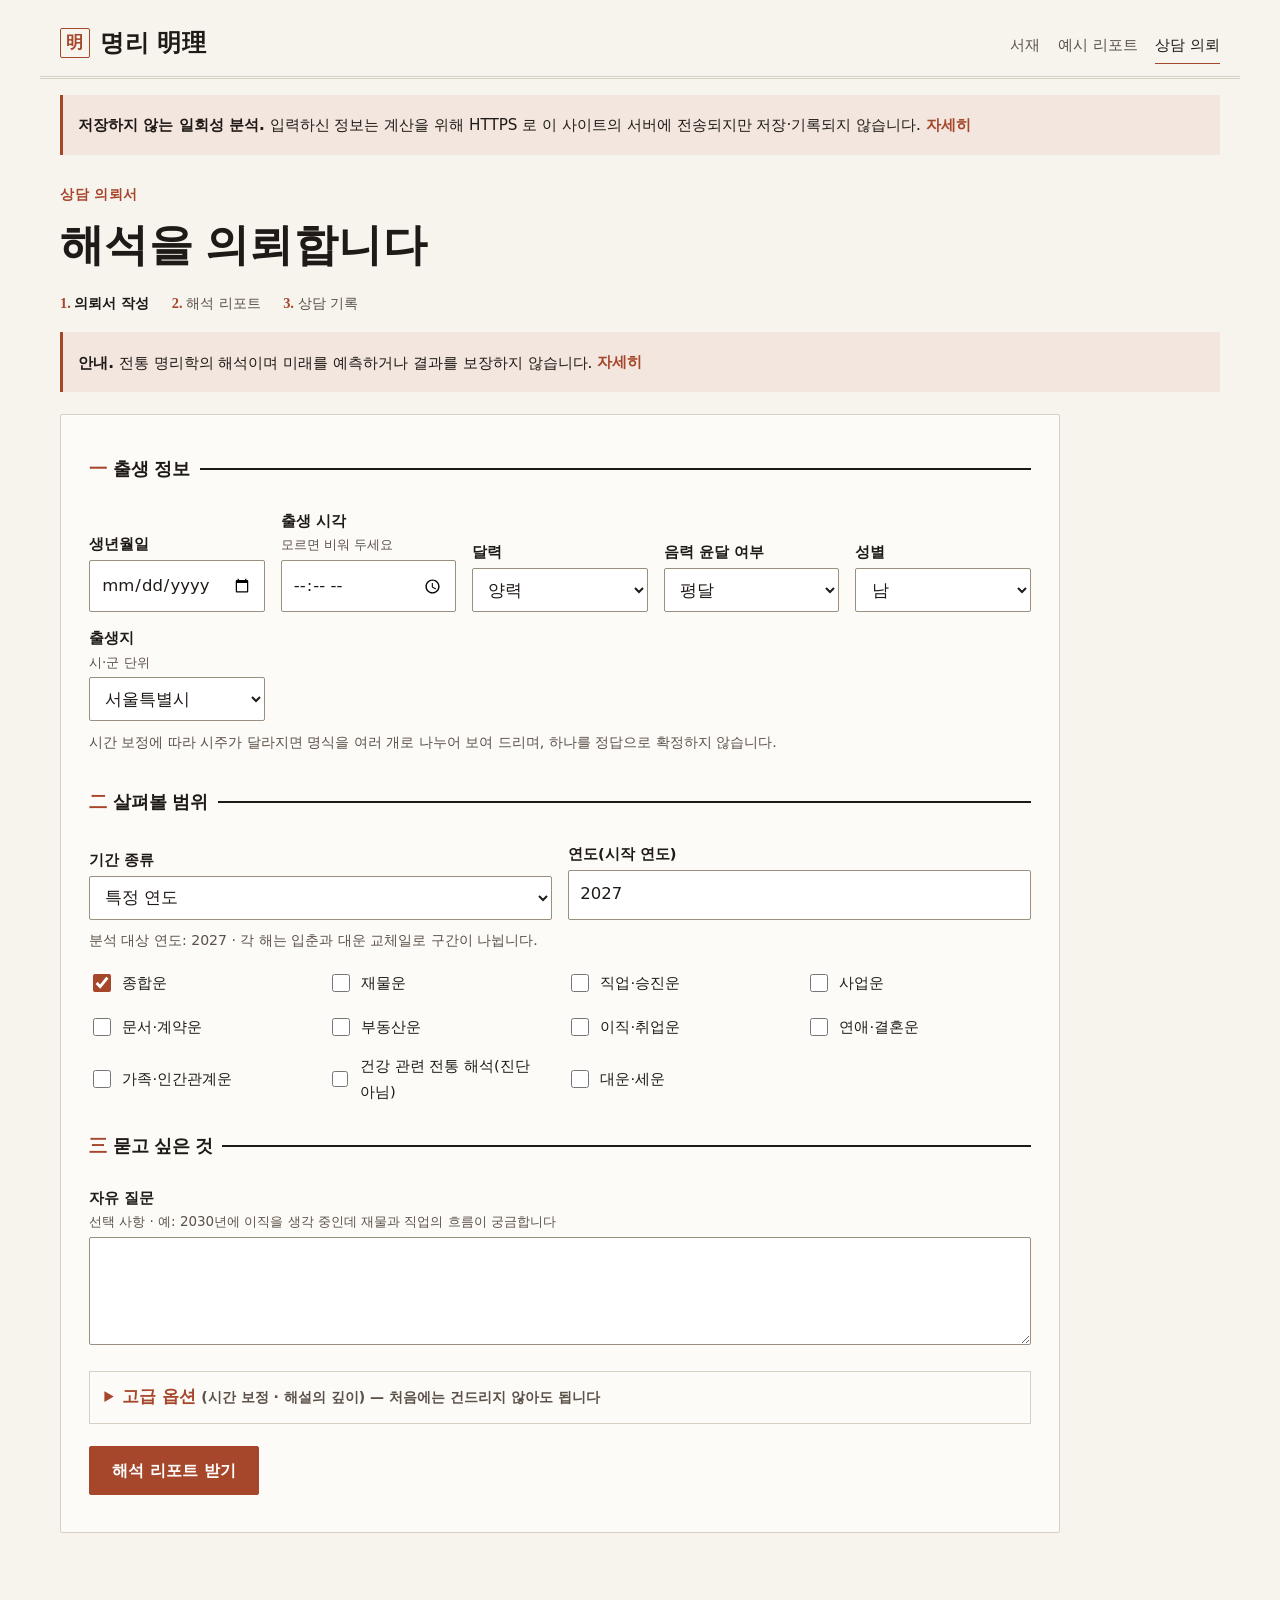
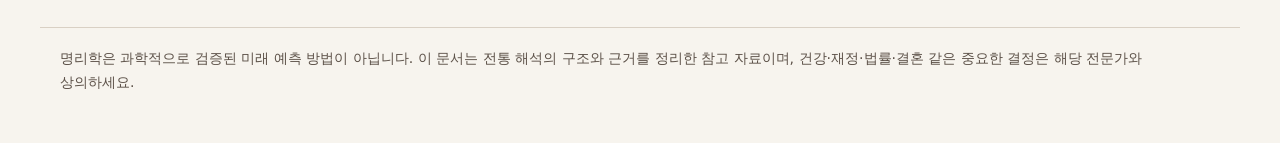
==== commit 82ca82cf: "v11.0 Personal Release Candidate: 월 후속 질문·화면 월 맥락 연동, 해 경계 월 이동, 가독성 정리, 풀이 문장 점검 도구, 기준 안내서(docs/35" ====
--- a/web/consult.html
+++ b/web/consult.html
@@ -454,7 +454,7 @@
   $('y1').value=ny;if(kind)$('pk').value=kind;pdesc();$('f').requestSubmit()}
 function formsum_msg(t){$('formsum').textContent=t}
 $('yprev').onclick=()=>reAnalyze(null,-1);$('ynext').onclick=()=>reAnalyze(null,1);$('to1').onclick=()=>reAnalyze('year',0);$('to5').onclick=()=>reAnalyze('r5',0);$('to10').onclick=()=>reAnalyze('r10',0);
-$('askb').onclick=async()=>{const qv=$('q2').value;const r=ONESHOT?await call('/api/v1/oneshot/ask',{method:'POST',headers:{'Content-Type':'application/json'},body:JSON.stringify(Object.assign({},lastBody,{question:qv},(window.MingliSel&&window.MingliSel.year)?{focus_year:window.MingliSel.year,focus_domain:window.MingliSel.domain}:{}))}):await call('/api/v1/consultations/'+thread+'/ask',{method:'POST',headers:hdr(),body:JSON.stringify({question:qv,years:years()})});if(r.ok){renderRecord(r.j,qv);localRecords.push({kind:'answer',question:qv,narrative:r.j.narrative||''});$('q2').value=''}else $('out').append(el('p',errText(r),'bad'))};
+$('askb').onclick=async()=>{const qv=$('q2').value;const r=ONESHOT?await call('/api/v1/oneshot/ask',{method:'POST',headers:{'Content-Type':'application/json'},body:JSON.stringify(Object.assign({},lastBody,{question:qv},(window.MingliSel&&window.MingliSel.year)?{focus_year:window.MingliSel.year,focus_domain:window.MingliSel.domain,focus_month:window.MingliSel.month||null}:{}))}):await call('/api/v1/consultations/'+thread+'/ask',{method:'POST',headers:hdr(),body:JSON.stringify({question:qv,years:years()})});if(r.ok){renderRecord(r.j,qv);localRecords.push({kind:'answer',question:qv,narrative:r.j.narrative||''});$('q2').value=''}else $('out').append(el('p',errText(r),'bad'))};
 $('evb').onclick=async()=>{const ev={kind:'event',type:$('evt').value,year:parseInt($('evy').value,10)};const r=ONESHOT?await call('/api/v1/oneshot/reality',{method:'POST',headers:{'Content-Type':'application/json'},body:JSON.stringify(Object.assign({},lastBody,{event:ev}))}):await call('/api/v1/consultations/'+thread+'/reality',{method:'POST',headers:hdr(),body:JSON.stringify(ev)});if(ONESHOT&&r.ok)localRecords.push({kind:'reality',text:ev.type+' '+ev.year+'년 → '+r.j.outcome});$('evr').textContent=r.ok?('분류: '+r.j.outcome+' — '+r.j.explanation):'오류 '+errText(r)};
 $('reb').onclick=async()=>{const r=await call('/api/v1/consultations/'+thread+'/reanalyze',{method:'POST',headers:hdr(),body:JSON.stringify({reason:'화면에서 재분석',pa_profile:$('pap').value})});$('rer').textContent=r.ok?('재분석 기록 #'+r.j.revision+' 추가. 원본 해시 유지: '+r.j.original_hash.slice(0,12)+'… 변경: '+JSON.stringify(r.j.diff)):'오류 '+errText(r)};
 $('hist').onclick=async()=>{const o=$('histout');o.textContent='';if(ONESHOT){if(!localRecords.length)o.append(el('p','이 화면에서 추가한 기록이 아직 없습니다.','small muted'));localRecords.forEach((t,i)=>{const d=el('details');d.append(el('summary','기록 #'+(i+1)+' · '+(t.kind==='answer'?'질문 · '+t.question.slice(0,40):'현실 사건')));d.append(el('p',t.kind==='answer'?t.narrative:t.text));o.append(d)});return}const r=await call('/api/v1/consultations/'+thread,{headers:hdr()});if(!r.ok){o.append(el('p',errText(r),'bad'));return}
--- a/web/assets/mingli.css
+++ b/web/assets/mingli.css
@@ -503,4 +503,40 @@
 .yp-doms ul{list-style:none;margin:.3rem 0;padding:0;display:grid;gap:6px}
 .yp-dom{display:grid;grid-template-columns:7.5em 1fr;gap:10px;align-items:start;width:100%;text-align:left;padding:9px 11px;border:1px solid var(--rule);border-radius:8px;background:var(--doc);color:var(--ink);cursor:pointer;font:inherit;min-height:44px}
 .yp-dom:hover{border-color:var(--seal)}.yp-dom .ydn{font-weight:700;white-space:nowrap}.yp-dom .ydh{line-height:1.55}
-@media (max-width:600px){.yp-dom{grid-template-columns:1fr;gap:2px}}
+@media (max-width:600px){.yp-dom{grid-template-columns:1fr;gap:2px}}
+
+/* ===== v10.3 연도 심화 풀이(핵심 결론·자세한 풀이·현실에서 생각해 볼 점) + 월별 흐름 ===== */
+.year-panel h4{font-size:1rem;margin:1.1rem 0 .35rem;color:var(--seal)}
+.year-panel h5{font-size:.95rem;margin:.9rem 0 .3rem;color:var(--ink)}
+.yp-core{border-left:4px solid var(--seal);padding:.1rem 0 .1rem .9rem;margin:.6rem 0}
+.yp-core h4{margin-top:0}
+.yp-para{margin:.55rem 0;line-height:1.75}
+.yp-para .ypl{display:block;font-size:.92rem;color:var(--ink2);margin-bottom:2px}
+.yp-limit{padding:.6rem .8rem;background:var(--seal-soft);border-radius:8px}
+.yp-think ul{margin:.3rem 0 .4rem 1.1rem;padding:0}
+.dash-months{margin:1.4rem 0 .6rem;border-top:1px solid var(--rule);padding-top:.9rem}
+.dash-months h3{margin:0 0 .4rem;font-size:1.25rem}
+.mbar{display:flex;flex-wrap:wrap;gap:10px 14px;align-items:center;margin-bottom:.6rem}
+.mgrid{display:grid;grid-template-columns:repeat(auto-fill,minmax(150px,1fr));gap:8px;margin:.6rem 0 1rem}
+.mcell{display:flex;flex-direction:column;gap:2px;text-align:left;padding:9px 11px;min-height:44px;border:1px solid var(--rule);border-radius:8px;background:var(--doc);color:var(--ink);cursor:pointer;font:inherit}
+.mcell:hover{border-color:var(--seal)}
+.mcell .mspan{font-weight:700}.mcell .mterm,.mcell .mpil{font-size:.85rem;color:var(--ink2)}.mcell .mlv{font-size:.85rem;font-weight:600}
+.mcell.lv-changes{border-left:4px solid var(--seal)}.mcell.lv-relations{border-left:4px solid #c9a24d}.mcell.lv-none{border-left:4px solid var(--rule)}
+.mcell[aria-pressed="true"]{border:2px solid var(--seal);background:var(--seal-soft);padding:8px 10px;box-shadow:0 10px 22px -12px rgba(166,70,42,.75)}
+.mcell .msel{font-size:.78rem;font-weight:700;color:var(--seal)}.mcell .msel:empty{display:none}
+.mdetail{border:1px solid var(--rule);border-radius:10px;background:var(--doc);padding:14px 16px}
+.mhead{display:flex;flex-wrap:wrap;gap:8px 14px;align-items:center;justify-content:space-between}.mhead h4{margin:0;font-size:1.1rem;color:var(--ink)}
+.mnav{display:flex;gap:8px}.mnav .navbtn[disabled]{opacity:.45;cursor:default}
+.mrow{display:grid;grid-template-columns:8.5em 1fr;gap:4px 12px;margin:.55rem 0;line-height:1.7}
+.mrow .mk{color:var(--ink2);font-size:.92rem}.mrow ul.mv{margin:0;padding-left:1.1rem}
+@media (max-width:600px){.mgrid{grid-template-columns:repeat(2,1fr)}.mrow{grid-template-columns:1fr;gap:0}}
+@media (min-width:1440px){.mgrid{grid-template-columns:repeat(auto-fill,minmax(170px,1fr))}}
+
+/* ===== v11.0 가독성: 한 줄 길이 제한(약 40em), 문단 간격, 1년 보기 정리 ===== */
+.yp-para,.yp-core p,.yp-think li,.yp-think p,.dp-story,.dp-counter,.dp-headline,.dp-main p,.dp-side li{max-width:42em}
+.dp-headline{max-width:34em}
+.yp-para{margin:.8rem 0}
+.dp-main .dp-story{margin:.7rem 0}
+.one-year .timeline{grid-template-columns:minmax(150px,300px)}
+.one-year .dgrid-wrap .tw,.one-year .dgrid{max-width:560px}
+.wnum.z{fill:var(--ink2);stroke:none}
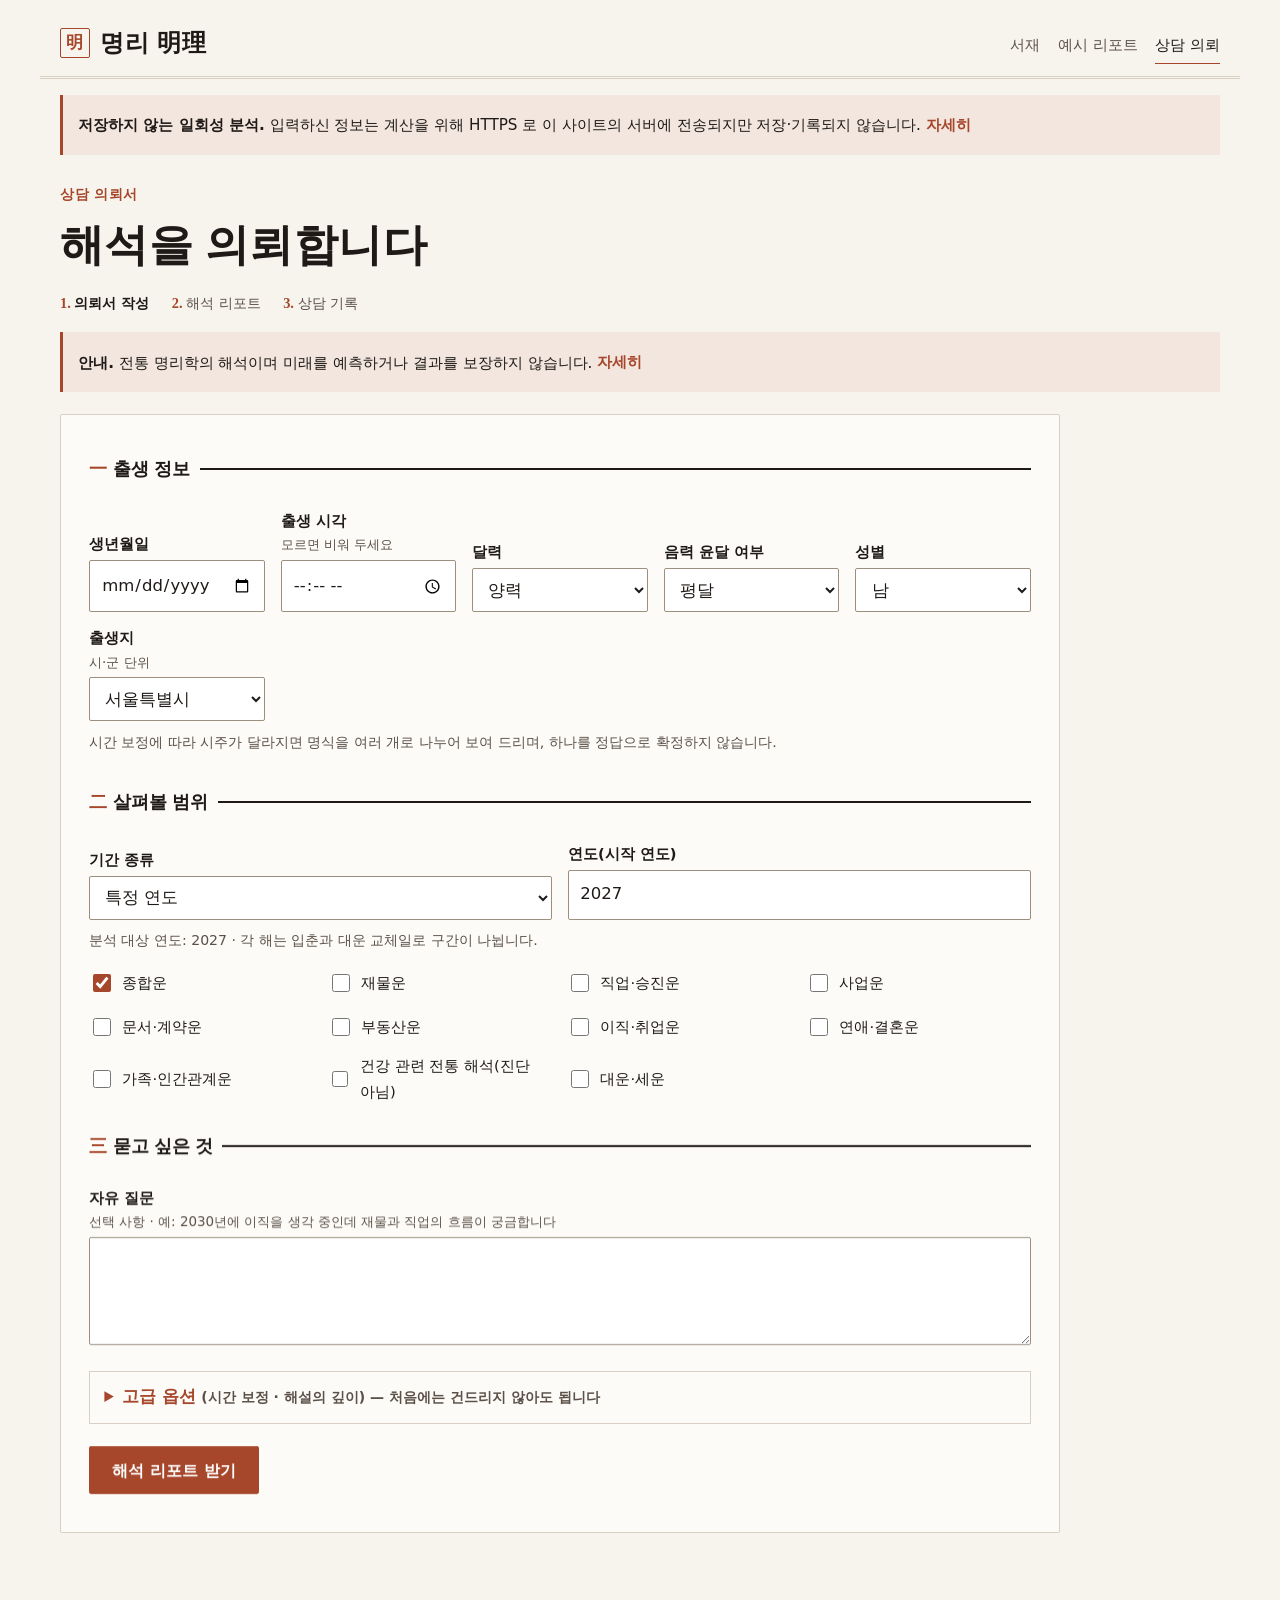
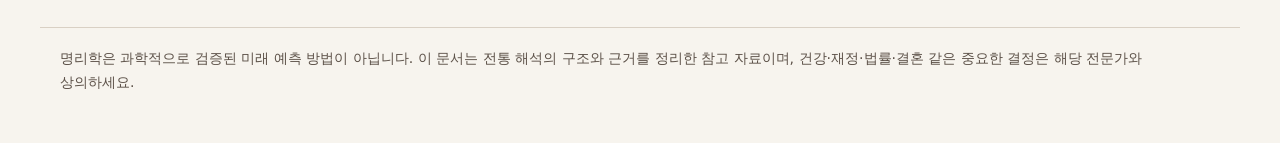
==== commit 58493a43: "v11.2 결과 화면 재구성: 핵심 해석→주요 변화→분야별 해석→시기별 흐름→해석의 근거(접힘)→질문·저장, 원문 보존 회귀 테스트 Co-Authored-By: Claude Son" ====
--- a/web/consult.html
+++ b/web/consult.html
@@ -84,7 +84,7 @@
 
   <section id="acct" class="doc acct" hidden aria-label="회원">
     <div id="acct-out"><h2>내 리포트 저장 <span class="small muted">(선택)</span></h2>
-      <p class="small muted">로그인하면 분석 결과를 암호화해 저장하고, 다시 열어 후속 상담을 이어갈 수 있습니다. 출생 정보 원문은 저장하지 않습니다. 로그인하지 않아도 일회성 분석을 그대로 쓸 수 있습니다.</p>
+      <p class="small muted"><b>저장하려면 로그인이 필요합니다.</b> 로그인하면 분석 결과를 암호화해 저장하고, 다시 열어 후속 상담을 이어갈 수 있습니다. 출생 정보 원문은 저장하지 않습니다. 로그인하지 않아도 일회성 분석을 그대로 쓸 수 있습니다.</p>
       <div class="grid"><div><label for="acct-mail">이메일</label><input id="acct-mail" type="email" autocomplete="username" maxlength="254"></div>
         <div><label for="acct-pw">비밀번호<span class="hint">10자 이상, 영문+숫자</span></label><input id="acct-pw" type="password" autocomplete="current-password" maxlength="200"></div></div>
       <p><button type="button" class="primary" id="acct-login">로그인</button> <button type="button" class="sec" id="acct-reg">가입</button></p></div>
--- a/web/assets/mingli.css
+++ b/web/assets/mingli.css
@@ -1,494 +1,494 @@
-/* 명리 明理 — 디자인 시스템 (v6.7): 현대적인 명리 서재 + 프리미엄 분석 리포트
-   색: 종이 #F7F4EE · 문서 #FCFBF8 · 강한 본문 #1F1A17 · 보조 본문 #5C5148 · 구분선 #D9D0C4 · 인장 #A6462A · 약한 인장 배경 #F3E6DF
-   원칙: 민트/블루 금지, 골드 남용 금지, 상태는 색만으로 구분하지 않음(글자·기호 병기), 그림자 최소, 둥근 모서리 최소 */
-:root{
-  --paper:#F7F4EE;--doc:#FCFBF8;--ink:#1F1A17;--ink2:#5C5148;--rule:#D9D0C4;--seal:#A6462A;--seal-soft:#F3E6DF;
-  --serif:"Noto Serif KR","Nanum Myeongjo","AppleMyungjo","Batang","Source Han Serif K",serif;
-  --sans:"Pretendard","Noto Sans KR","Apple SD Gothic Neo","Malgun Gothic",system-ui,sans-serif;
-  --col:760px;
-}
-*{box-sizing:border-box}
-html{-webkit-text-size-adjust:100%}
-body{margin:0;background:var(--paper);color:var(--ink);font:400 16.5px/1.75 var(--sans);overflow-wrap:anywhere;word-break:keep-all;
-  background-image:linear-gradient(90deg,transparent calc(50% - 400px),rgba(217,208,196,.35) calc(50% - 400px),rgba(217,208,196,.35) calc(50% - 399px),transparent calc(50% - 399px),transparent calc(50% + 399px),rgba(217,208,196,.35) calc(50% + 399px),rgba(217,208,196,.35) calc(50% + 400px),transparent calc(50% + 400px))}
-@media (max-width:860px){body{background-image:none}}
-a{color:var(--seal);text-underline-offset:3px}
-a:hover{color:#7d3320}
-:focus-visible{outline:3px solid var(--seal);outline-offset:2px;border-radius:2px}
-.skip{position:absolute;left:-999px;top:0;background:var(--doc);padding:.6rem 1rem;border:1px solid var(--rule)}
-.skip:focus{left:8px;top:8px;z-index:10}
-
-/* 머리글: 서재 */
-.masthead{max-width:var(--col);margin:0 auto;padding:22px 20px 0;display:flex;align-items:flex-end;justify-content:space-between;gap:12px;flex-wrap:wrap}
-.brand{font-family:var(--serif);font-size:1.5rem;font-weight:700;letter-spacing:.04em;color:var(--ink);text-decoration:none;display:flex;align-items:center;gap:.6rem}
-.seal{display:inline-grid;place-items:center;width:1.9rem;height:1.9rem;border:1.5px solid var(--seal);color:var(--seal);font:700 1.05rem/1 var(--serif);border-radius:2px}
-.mastnav{display:flex;gap:1.1rem;font-size:.92rem}
-.mastnav a{color:var(--ink2);text-decoration:none;padding:.3rem 0;border-bottom:1px solid transparent}
-.mastnav a:hover,.mastnav a[aria-current]{color:var(--ink);border-bottom-color:var(--seal)}
-.rule{max-width:var(--col);margin:12px auto 0;border:0;border-top:3px double var(--rule)}
-main{max-width:var(--col);margin:0 auto;padding:0 20px 72px}
-footer.colophon{max-width:var(--col);margin:0 auto;padding:18px 20px 48px;border-top:1px solid var(--rule);color:var(--ink2);font-size:.88rem}
-
-/* 타이포그래피 */
-h1,h2,h3,.serif{font-family:var(--serif);font-weight:700;color:var(--ink);line-height:1.35}
-h1{font-size:clamp(1.9rem,5.5vw,2.75rem);margin:.2em 0 .35em;letter-spacing:.01em}
-h2{font-size:clamp(1.35rem,3.6vw,1.75rem);margin:0 0 .6rem}
-h3{font-size:1.2rem;margin:1.4rem 0 .4rem}
-h4{font-size:1rem;margin:1rem 0 .2rem;color:var(--ink2);font-weight:700}
-p{margin:.55rem 0}
-.lead{font-size:1.1rem;color:var(--ink)}
-.muted{color:var(--ink2)}
-.small{font-size:.88rem}
-.kicker{font-size:.85rem;letter-spacing:.08em;color:var(--seal);font-weight:700;margin:0}
-.han{font-family:var(--serif)}
-
-/* 랜딩 */
-.hero{padding:56px 0 36px;text-align:left}
-.hero .mark{font-family:var(--serif);font-size:clamp(3.2rem,12vw,5.5rem);color:var(--seal);line-height:1;margin:0 0 .25em;font-weight:700}
-.hero p.lead{max-width:34em}
-.actions{display:flex;gap:.8rem;flex-wrap:wrap;margin:1.4rem 0 .4rem}
-.btn{display:inline-block;font:600 1rem/1.2 var(--sans);padding:.8rem 1.35rem;border:1px solid var(--seal);background:var(--seal);color:#fff;text-decoration:none;border-radius:2px;cursor:pointer;min-height:44px}
-.btn:hover{background:#8d3a21;border-color:#8d3a21;color:#fff}
-.btn.ghost{background:transparent;color:var(--seal)}
-.btn.ghost:hover{background:var(--seal-soft);color:#7d3320}
-.btn.small{padding:.5rem .9rem;font-size:.92rem;min-height:40px}
-.principles{list-style:none;margin:2rem 0 0;padding:0;border-top:1px solid var(--rule)}
-.principles li{padding:.9rem 0;border-bottom:1px solid var(--rule);display:grid;grid-template-columns:2.2rem 1fr;gap:.4rem}
-.principles .no{font-family:var(--serif);color:var(--seal);font-weight:700}
-
-/* 문서(리포트) */
-.doc{background:var(--doc);border:1px solid var(--rule);border-radius:2px;padding:30px 28px;margin:26px 0}
-@media (max-width:560px){.doc{padding:20px 16px}}
-.doc.cover{border-top:3px solid var(--seal)}
-.chapter{background:var(--doc);border:1px solid var(--rule);border-radius:2px;padding:26px 28px 22px;margin:18px 0}
-@media (max-width:560px){.chapter{padding:18px 16px}}
-.chapter .no{font-family:var(--serif);color:var(--seal);font-size:.95rem;font-weight:700;letter-spacing:.06em;display:block;margin-bottom:.1rem}
-.chapter>h2{padding-bottom:.5rem;border-bottom:1px solid var(--rule);margin-bottom:.9rem}
-.meta{display:flex;flex-wrap:wrap;gap:.3rem 1.2rem;color:var(--ink2);font-size:.92rem;margin:.4rem 0 1rem}
-.meta b{color:var(--ink);font-weight:600}
-.note{border-left:3px solid var(--seal);background:var(--seal-soft);padding:.7rem .95rem;margin:1rem 0;font-size:.95rem}
-.note.plain{background:transparent;border-left-color:var(--rule)}
-.pill{display:inline-block;border:1px solid var(--rule);padding:0 .6rem;border-radius:2px;font-size:.82rem;color:var(--ink2);margin:0 .3rem .25rem 0;background:var(--doc);max-width:100%;overflow-wrap:anywhere}
-.badge{display:inline-block;border:1px solid var(--rule);padding:0 .6rem;border-radius:2px;font-size:.82rem;color:var(--ink2);margin:0 .3rem .25rem 0;background:var(--doc)}
-.badge.off{border-color:var(--seal);color:#8a3a22}
-.pill.seal{border-color:var(--seal);color:var(--seal)}
-.pill.off::before{content:"✕ "}
-.pill.on::before{content:"✓ "}
-.status-line{font-size:.9rem;color:var(--ink2);margin:.4rem 0}
-.tw{overflow-x:auto;-webkit-overflow-scrolling:touch}
-table{border-collapse:collapse;width:100%;font-size:.95rem;margin:.6rem 0}
-caption{caption-side:top;text-align:left;font-size:.85rem;color:var(--ink2);padding-bottom:.3rem}
-th,td{border-top:1px solid var(--rule);border-bottom:1px solid var(--rule);padding:.55rem .6rem;text-align:left;vertical-align:top}
-th{font-weight:700;color:var(--ink2);font-size:.85rem;background:transparent;border-top:2px solid var(--ink)}
-table.pillars{table-layout:fixed;text-align:center;margin:1rem 0}
-table.pillars th,table.pillars td{text-align:center}
-table.pillars .g{font-family:var(--serif);font-size:2rem;line-height:1.2;color:var(--ink)}
-table.pillars .k{display:block;font:400 .78rem/1.3 var(--sans);color:var(--ink2)}
-.two{display:grid;grid-template-columns:1fr 1fr;gap:0 28px}
-@media (max-width:640px){.two{grid-template-columns:1fr}}
-.two>div{border-top:2px solid var(--ink);padding-top:.3rem}
-.two h4{margin-top:.4rem;color:var(--ink)}
-.two ul{padding-left:1.1rem;margin:.3rem 0}
-.two .caution{border-top-color:var(--seal)}
-.two .caution h4::before{content:"△ ";color:var(--seal)}
-.two .positive h4::before{content:"○ "}
-ul.plain{padding-left:1.15rem}
-dl.facts{margin:.4rem 0}
-dl.facts dt{font-weight:700;margin-top:.7rem;font-family:var(--serif)}
-dl.facts dd{margin:.1rem 0 0}
-.expert-only{border-left:2px dashed var(--seal);padding-left:.9rem;margin:1rem 0}
-.expert-only::before{content:"전문가용 상세";display:block;font-size:.78rem;color:var(--seal);font-weight:700;letter-spacing:.06em}
-details{margin:.7rem 0;border-top:1px solid var(--rule);padding-top:.5rem}
-summary{cursor:pointer;color:var(--seal);font-weight:600;padding:.35rem 0;min-height:36px}
-summary:hover{text-decoration:underline}
-.cid{color:#566070;font-size:.78rem;margin-left:.3rem}
-.para{margin:.7rem 0}
-
-/* 회차/기록지 */
-.record{background:var(--doc);border:1px solid var(--rule);border-left:3px solid var(--ink);border-radius:2px;padding:20px 24px;margin:18px 0}
-.record .head{display:flex;justify-content:space-between;gap:1rem;flex-wrap:wrap;color:var(--ink2);font-size:.85rem;border-bottom:1px solid var(--rule);padding-bottom:.4rem;margin-bottom:.6rem}
-.record .q{font-family:var(--serif);font-size:1.08rem;margin:.2rem 0 .6rem}
-.record .q::before{content:"질문 · ";color:var(--seal);font-size:.85rem;font-weight:700}
-.bad{border-left:3px solid var(--seal);background:var(--seal-soft);padding:.6rem .9rem;margin:.8rem 0;color:var(--ink)}
-.bad::before{content:"오류 · ";font-weight:700;color:var(--seal)}
-
-/* 의뢰서(입력) */
-form.request{background:var(--doc);border:1px solid var(--rule);border-radius:2px;padding:28px;margin:22px 0}
-@media (max-width:560px){form.request{padding:18px 14px}}
-fieldset{border:0;border-top:2px solid var(--ink);margin:1.4rem 0 0;padding:.6rem 0 0}
-fieldset:first-of-type{margin-top:.6rem}
-legend{font-family:var(--serif);font-weight:700;font-size:1.15rem;padding:0 .6rem 0 0}
-legend .no{color:var(--seal);margin-right:.4rem}
-label{display:block;margin:.8rem 0 .2rem;font-size:.92rem;font-weight:600}
-.hint{font-weight:400;color:var(--ink2);font-size:.84rem;display:block}
-input,select,textarea{font:inherit;color:var(--ink);background:#fff;border:1px solid #9c8f80;border-radius:2px;padding:.6rem .7rem;width:100%;min-height:44px}
-textarea{min-height:5.2rem}
-.grid{display:grid;grid-template-columns:repeat(auto-fit,minmax(170px,1fr));gap:0 16px;align-items:end}
-.checks{display:grid;grid-template-columns:repeat(auto-fit,minmax(210px,1fr));gap:.1rem 14px;margin-top:.3rem;border:0;padding:0}
-.checks label{display:flex;gap:.55rem;align-items:flex-start;font-weight:400;margin:.2rem 0;min-height:36px;align-items:center}
-.checks input,.inline input{width:auto;min-height:0;height:1.1rem;width:1.1rem;accent-color:var(--seal)}
-.inline{display:flex;gap:.55rem;align-items:center;font-weight:400}
-button{font:600 1rem/1.2 var(--sans);cursor:pointer}
-button[type=submit],button.primary{background:var(--seal);color:#fff;border:1px solid var(--seal);padding:.85rem 1.4rem;border-radius:2px;min-height:46px;width:auto}
-button[type=submit]:hover,button.primary:hover{background:#8d3a21}
-button.sec{background:transparent;color:var(--seal);border:1px solid var(--seal);padding:.6rem 1.1rem;border-radius:2px;min-height:44px;width:auto}
-button.sec:hover{background:var(--seal-soft)}
-.steps{display:flex;gap:.2rem 1.4rem;flex-wrap:wrap;list-style:none;margin:1rem 0 0;padding:0;color:var(--ink2);font-size:.9rem}
-.steps li::before{content:attr(data-n) ". ";font-family:var(--serif);color:var(--seal);font-weight:700}
-.steps li[aria-current]{color:var(--ink);font-weight:700}
-.depth-note{font-size:.88rem;color:var(--ink2);margin:.3rem 0 0}
-.session-form{background:var(--doc);border:1px solid var(--rule);border-radius:2px;padding:22px 24px;margin:18px 0}
-.number{font-variant-numeric:tabular-nums;letter-spacing:.02em}
-
-@media print{.masthead,.mastnav,.actions,.session-form,form.request,.skip{display:none}body{background:#fff}.chapter,.doc,.record{border:0;padding:0}}
-
-.code{font:500 .72rem/1 ui-monospace,Consolas,monospace;letter-spacing:.02em;color:var(--ink2)}
-
-.devline{margin:.9rem 0 0;display:grid;gap:.2rem;max-width:420px}.devline label{margin:0;font-size:.85rem;color:var(--ink2)}.devline input{min-height:40px}
-
-.status-line{overflow-wrap:anywhere}
-
-[hidden]{display:none !important}
-
-/* v6.9 종합 해석 */
-.keys .vstrip{font-size:.9rem;color:var(--ink2);margin:.2rem 0 .8rem}
-.keys .sent{font-size:1.05rem;line-height:1.8;margin:.55rem 0}
-.keys h3{margin-top:1.3rem}
-.sentlist{padding-left:1.1rem;margin:.3rem 0}
-.sentlist li{margin:.35rem 0}
-.sentlist.small{font-size:.9rem;color:var(--ink2)}
-.domsum dd{margin-bottom:.7rem}
-.yearlines{padding-left:0;list-style:none;margin:.4rem 0}
-.yearlines li{border-top:1px solid var(--rule);padding:.55rem 0}
-.yearlines li.standout{background:var(--seal-soft);padding-left:.6rem;padding-right:.6rem}
-.yearlines details.yd{border-top:0;margin:.3rem 0 0;padding-top:0}
-details.fold{border:1px solid var(--rule);background:var(--doc);padding:.1rem .9rem;margin:.5rem 0}
-details.fold>summary{font-weight:600;padding:.6rem 0}
-.formbar{display:flex;gap:.8rem;align-items:center;flex-wrap:wrap;border:1px solid var(--rule);background:var(--doc);padding:.6rem .9rem;margin:1rem 0}
-.formbar[hidden]{display:none !important}
-.consult-text p{margin:.55rem 0;line-height:1.85}
-.adv{margin:1rem 0;border:1px solid var(--rule);background:var(--doc);padding:.1rem .9rem}
-.adv>summary{padding:.6rem 0;font-weight:600}
-.busy{margin:.6rem 0;padding:.6rem .9rem;border-left:3px solid var(--seal);background:var(--seal-soft)}
-.busy.bad{background:transparent}
-.yearnav{display:inline-flex;gap:.4rem;flex-wrap:wrap}
-details.inl{display:inline;border:0;margin:0;padding:0}
-details.inl>summary{display:inline;color:var(--seal);cursor:pointer;font-weight:600}
-details.inl[open]{display:block;margin-top:.4rem}
-details.inl[open]>summary{display:block}
-
-/* 서버 호출 중 표시: 상단 진행 막대 + 안내 옆 회전 표시. 움직임 줄이기 설정이면 애니메이션 없이 정적으로 보인다 */
-.progress{position:fixed;left:0;right:0;top:0;height:3px;background:var(--seal-soft);overflow:hidden;z-index:50}
-.progress[hidden]{display:none !important}
-.progress::after{content:"";position:absolute;top:0;bottom:0;width:40%;background:var(--seal);animation:prog 1.1s ease-in-out infinite}
-@keyframes prog{0%{left:-40%}100%{left:100%}}
-.spin{display:inline-block;width:.95em;height:.95em;margin-right:.55em;vertical-align:-.12em;border:2px solid var(--rule);border-top-color:var(--seal);border-radius:50%;animation:spin .8s linear infinite}
-@keyframes spin{to{transform:rotate(360deg)}}
-@media (prefers-reduced-motion:reduce){.progress::after{animation:none;left:0;width:100%;opacity:.45}.spin{animation:none;border-top-color:var(--seal)}}
-
-/* 전문 용어 풀이: 점선 밑줄, 누르면 그 자리에 뜻이 펼쳐진다(모바일에서도 넘치지 않음) */
-abbr.term{text-decoration:underline dotted var(--seal);text-underline-offset:3px;cursor:help;border-radius:2px}
-abbr.term:focus-visible{outline:2px solid var(--seal);outline-offset:1px}
-.tipbox{color:var(--ink2);font-size:.92em;background:var(--seal-soft);padding:0 .3em}
-details.expert-raw{border-top:1px dashed var(--rule);margin-top:.6rem}
-details.expert-raw>summary{color:var(--ink2);font-size:.92rem}
-
-/* v8.1 결론형 결과 화면 */
-#verdict{margin-top:1rem}
-.vblock{background:var(--doc);border:1px solid var(--rule);border-radius:2px;padding:22px 24px;margin:16px 0}
-.vblock.lead{border-top:3px solid var(--seal)}
-@media (max-width:560px){.vblock{padding:16px 14px}}
-.vhead{display:flex;align-items:baseline;justify-content:space-between;gap:.6rem;flex-wrap:wrap;margin-bottom:.4rem}
-.vhead h2{margin:0}
-.tone{font-size:.82rem;border:1px solid var(--rule);padding:0 .55rem;border-radius:2px;color:var(--ink2);background:var(--paper);white-space:normal}
-.t-opportunity,.t-steady{border-color:var(--ink);color:var(--ink)}
-.t-mixed{border-color:var(--seal);color:var(--seal)}
-.t-cautious{border-color:var(--seal);color:#8a3a22;background:var(--seal-soft)}
-.verdict-a{font-family:var(--serif);font-size:1.28rem;line-height:1.6;color:var(--ink);margin:.5rem 0 .8rem}
-.verdict-a.small{font-size:1.05rem}
-.vstory{line-height:1.9;margin:.5rem 0}
-.vblock h3{margin-top:1.1rem;font-size:1rem}
-.why{margin-top:.6rem}
-.whybox{margin-top:.6rem;border-top:1px dashed var(--rule);padding-top:.6rem}
-.vperiod{background:var(--doc);border:1px solid var(--rule);border-top:3px solid var(--seal);padding:22px 24px;margin:16px 0}
-@media (max-width:560px){.vperiod{padding:16px 14px}}
-.yearlines li{padding:.7rem 0}
-.yhead{display:flex;gap:.6rem;align-items:baseline;flex-wrap:wrap}
-.ychange{margin:.3rem 0;color:var(--ink2)}
-.ycaution{margin:.2rem 0;color:#8a3a22;font-size:.95rem}
-.ydetail{margin-top:.6rem}
-.ydetail .vblock{margin:.6rem 0;padding:14px}
-.vlimits{margin:18px 0;padding:14px 18px;border-left:3px solid var(--rule);background:transparent;font-size:.93rem;color:var(--ink2)}
-.vlimits h3{margin:.1rem 0 .4rem;font-size:.95rem}
-.chips{display:flex;flex-wrap:wrap;gap:.4rem;margin:.4rem 0 .8rem}
-.chipq{border:1px solid var(--rule);background:var(--doc);color:var(--ink);padding:.3rem .7rem;font-size:.92rem;border-radius:2px;cursor:pointer;text-align:left}
-.chipq:hover{border-color:var(--seal)}
-.pillars-card{margin-top:12px}
-.qpoints{margin:.3rem 0 .6rem;padding-left:1.1rem}
-.ywhy{margin:.3rem 0;color:var(--ink2);font-size:.95rem}
-.whybox h4{margin:.8rem 0 .2rem;font-size:.95rem;color:var(--ink)}
-
-.calc{margin:8px 0;padding:10px 12px;border:1px solid #cdd5e0;border-radius:8px;background:#f6f8fb;font-size:.92rem}.calc ul{margin:6px 0 0;padding-left:1.1em}.calc-check{border-color:#d9a400;background:#fff9e6}.calc-caution{border-color:#c0392b;background:#fdecea}
-
-
-/* 넓은 화면: 본문 폭을 넓히고 분야별 풀이를 2열로(좁은 화면은 기존 1열 유지) */
-@media (min-width:1000px){
-  body{background-image:none}   /* 옛 760px 폭 기준 세로 줄 제거 */
-  :root{--col:1120px}
-  #verdict{display:grid;grid-template-columns:1fr 1fr;gap:0 20px;align-items:start}
-  #verdict>*{grid-column:1/-1}
-  #verdict>.vblock:not(.lead){grid-column:auto}
-  #verdict>.vblock.lead .verdict-a,#verdict>.vblock.lead .vstory{max-width:52em}
-}
-@media (min-width:1500px){:root{--col:1240px}}
-
-/* 명식 전체 종합 */
-.vprofile{background:var(--doc);border:1px solid var(--rule);border-top:3px solid var(--ink);border-radius:2px;padding:22px 24px;margin:16px 0}
-.vprofile h3{margin:1rem 0 .3rem;font-size:1rem}.vprofile ul{margin:.3rem 0;padding-left:1.2rem}
-@media (max-width:560px){.vprofile{padding:14px 14px;margin:8px 0}.vprofile .vhead{margin-bottom:.2rem}.vprofile h2{margin:.1rem 0;font-size:1.2rem}}
-
-/* 첫 장면 */
-.vstorycard{background:var(--doc);border:1px solid var(--rule);border-top:3px solid var(--seal);border-radius:2px;padding:22px 24px;margin:16px 0}
-.vstorycard .kicker{margin:0;color:var(--seal);font-weight:700;font-size:.9rem}.storytitle{font-size:2rem;line-height:1.3;margin:.1rem 0 .6rem}
-.storydetails{margin-top:.6rem}.storybody{display:grid;grid-template-columns:1.3fr 1fr;gap:18px;align-items:start;margin-top:.5rem}.beats{margin:0;padding-left:1.2rem}.beats li{margin:.35rem 0}
-.needline{margin-top:.8rem}.needrow{display:flex;gap:6px;flex-wrap:wrap}.needcell{min-width:84px;border:1px solid var(--rule);border-radius:4px;padding:6px 8px;text-align:center;background:#f6f4ef;color:var(--ink2)}
-.needcell.on{background:#fbefd9;border-color:#d9a400;color:#5a3f00}.needcell b{display:block}.needcell .nl{display:block;font:.78rem/1.4 var(--sans)}
-@media (max-width:760px){.storybody{grid-template-columns:1fr}.storytitle{font-size:1.5rem}.vstorycard{padding:16px 14px}.needcell{min-width:72px}}
-/* 도식: 분야×연도 한눈표 · 기운 분포 막대 (색 + 기호 + 글자를 함께 써서 색에만 의존하지 않는다) */
-.heatwrap{margin:.8rem 0}.heatscroll{overflow-x:auto}.heat{border-collapse:separate;border-spacing:3px;width:100%;min-width:320px;font:.85rem/1.3 var(--sans)}
-.heat th{font-weight:600;text-align:left;padding:4px 6px;white-space:nowrap}.heat thead th{text-align:center}.heat td{text-align:center;padding:5px 3px;border-radius:3px;border:1px solid transparent}
-.heat .sym{display:block;font-size:1rem;line-height:1.1}.heat .lab{display:block;font-size:.72rem;white-space:nowrap}
-.t-opp{background:#e3f1e6;color:#1d4d2b;border-color:#9bc7a6}.t-cau{background:#f8e3df;color:#7a2418;border-color:#e1a89f}.t-mix{background:#fbf0d4;color:#6b4d00;border-color:#e3c77d}
-.t-thin{background:repeating-linear-gradient(135deg,#f0ede7,#f0ede7 4px,#e6e2da 4px,#e6e2da 8px);color:#5c5148;border-color:#cfc8bc}.t-quiet{background:#f6f4ef;color:#5c5148;border-color:#e3ddd2}.t-steady{background:#e4edf6;color:#1f3f66;border-color:#a8c0dc}
-.heatlegend span{display:inline-block;margin:2px 6px 2px 0;padding:1px 7px;border-radius:3px;border:1px solid}
-.elwrap{margin:.6rem 0}.elrow{display:flex;align-items:center;gap:8px;margin:3px 0}.elname{width:2.4em;font:.88rem var(--sans)}.elbar{flex:1;height:14px;background:#efeae1;border-radius:7px;overflow:hidden}.elfill{display:block;height:100%;border-radius:7px}.elnum{width:2.6em;text-align:right;font:.85rem var(--sans)}
-.e-wood{background:#6a9a5b}.e-fire{background:#c4553b}.e-earth{background:#c9a24d}.e-metal{background:#8e969f}.e-water{background:#3f6fa0}
-@media (prefers-color-scheme:dark){.t-opp{background:#1f3a27;color:#bfe3c8}.t-cau{background:#4a2420;color:#f0c4bd}.t-mix{background:#4a3a14;color:#f0dca0}.t-quiet{background:#2a2824;color:#c9c2b6}.t-steady{background:#1d3048;color:#bcd2ec}.t-thin{background:repeating-linear-gradient(135deg,#2a2824,#2a2824 4px,#34312c 4px,#34312c 8px);color:#c9c2b6}.elbar{background:#34312c}}
-
-/* ===================================================================================================
-   v10.1 대시보드형 결과 화면 (Premium Editorial Intelligence)
-   원칙: 핵심 결론 우선 · 가로 공간 활용 · 시각화로 비교 · 상세는 단계적 공개 · 카드 남발 금지(구분선·여백 + 강조 면 한두 개)
-   상태는 색 + 기호 + 글자. 제목만 명조, 본문·UI 는 고딕. 색 토큰은 기존 명리 서재 그대로.
-   =================================================================================================== */
-@media (min-width:1100px){:root{--col:1200px}}
-@media (min-width:1440px){:root{--col:1480px}}
-form.request{max-width:1000px}
-body.has-dash #yearnav{display:none}
-body.has-dash #cover h1{font-size:clamp(1.25rem,2.2vw,1.6rem);margin:.1rem 0 .2rem}
-body.has-dash #cover .meta{display:none}
-body.has-dash #cover{padding-top:0;padding-bottom:0}
-.dash{font-family:var(--sans);color:var(--ink);margin-top:4px}
-.dash h2{font-family:var(--serif);font-weight:800;font-size:clamp(1.45rem,2.3vw,2rem);line-height:1.3;margin:0 0 .6rem;letter-spacing:-.005em}
-.dash h3{font-family:var(--sans);font-size:1.05rem;font-weight:700;margin:0 0 .35rem}
-.dash h4{font-family:var(--sans);font-size:.92rem;font-weight:700;color:var(--seal);margin:1.1rem 0 .3rem;letter-spacing:.01em}
-.dash p{font-size:1.02rem;line-height:1.85;margin:.4rem 0}
-.dash .small{font-size:.9rem;line-height:1.7}.dash .muted{color:var(--ink2)}
-.dash ul{margin:.3rem 0;padding-left:1.15rem}.dash li{margin:.3rem 0;line-height:1.8}
-.dash button{font-family:var(--sans)}
-
-/* A 컨트롤 바 */
-.dash-bar{display:flex;align-items:center;flex-wrap:wrap;gap:10px 22px;padding:10px 0 12px;border-bottom:1px solid var(--rule);position:sticky;top:0;z-index:20;background:var(--paper)}
-.dash-seg{display:inline-flex;border:1px solid var(--rule);border-radius:8px;overflow:hidden;background:var(--doc)}
-.segbtn{min-height:44px;min-width:56px;padding:0 16px;border:0;background:transparent;font-size:.98rem;font-weight:600;color:var(--ink2);cursor:pointer}
-.segbtn+.segbtn{border-left:1px solid var(--rule)}
-.segbtn[aria-pressed="true"]{background:var(--seal);color:#fff}
-.dash-nav{display:inline-flex;align-items:center;gap:6px}
-.navbtn{min-height:44px;padding:0 14px;border:1px solid var(--rule);border-radius:8px;background:var(--doc);font-size:.95rem;color:var(--ink);cursor:pointer}
-.navbtn:hover,.segbtn:hover{border-color:var(--seal)}
-.navbtn.ghost{background:transparent;margin-left:auto}
-.navcur{min-width:7.5em;text-align:center;font-weight:700;font-size:1.05rem}
-
-/* B 핵심 결론 */
-.dash-conclusion{background:var(--seal-soft);border-radius:10px;padding:30px 34px 24px;margin:18px 0 28px}
-.dash-conclusion h2{font-size:1rem;font-family:var(--sans);font-weight:700;color:var(--seal);margin:0 0 .5rem;letter-spacing:.02em}
-.concl-text{font-size:clamp(1.3rem,2.1vw,1.65rem) !important;line-height:1.55 !important;font-weight:650;margin:.1rem 0 1.1rem !important;max-width:62em}
-.concl-trio{display:grid;grid-template-columns:repeat(3,minmax(0,1fr));gap:12px 36px;border-top:1px solid rgba(166,70,42,.25);padding-top:14px}
-.trio-item h3{font-size:.86rem;color:var(--seal);margin:0 0 .15rem;letter-spacing:.02em}
-.trio-item p{font-size:1rem !important;line-height:1.7 !important;margin:.1rem 0 !important}
-.folds{display:flex;flex-wrap:wrap;gap:2px 28px;margin-top:12px}
-.fold{border-top:1px dashed var(--rule);margin-top:.5rem;min-width:min(100%,280px)}
-.folds .fold{border-top:0;margin-top:0}
-.fold summary{cursor:pointer;color:var(--seal);font-weight:700;font-size:.97rem;padding:.55rem 0;min-height:44px;display:flex;align-items:center}
-.fold[open]{flex-basis:100%}
-
-/* C 내 사주 | 시기별 흐름 */
-.dash-grid{display:grid;grid-template-columns:minmax(0,36fr) minmax(0,64fr);gap:0 clamp(32px,4vw,64px);align-items:start;margin:0 0 30px}
-.dash-me,.dash-flow{padding-top:6px}
-.dash-me{border-right:1px solid var(--rule);padding-right:clamp(24px,3vw,48px)}
-.me-image{margin-bottom:.8rem}.kicker{margin:0;color:var(--seal);font-weight:700;font-size:.85rem !important;letter-spacing:.04em}
-.storytitle{font-family:var(--serif) !important;font-size:clamp(1.6rem,2.4vw,2.2rem) !important;font-weight:800;line-height:1.3;margin:.1rem 0 .3rem !important}
-.ebars{display:flex;gap:10px;align-items:flex-end;margin:.4rem 0}
-.ecol{flex:1;display:flex;flex-direction:column;align-items:center;gap:4px}
-.ebar{position:relative;display:flex;align-items:flex-end;width:100%;max-width:56px;height:88px;background:#efeae1;border-radius:6px;overflow:hidden}
-.efill{display:block;width:100%;border-radius:6px 6px 0 0}.enum{font-weight:700;font-size:.95rem}.ename{font-size:.88rem;color:var(--ink2)}
-.e-wood{background:#6a9a5b}.e-fire{background:#c4553b}.e-earth{background:#c9a24d}.e-metal{background:#8e969f}.e-water{background:#3f6fa0}
-.me-season p{font-size:.98rem !important}
-.trait{margin:.2rem 0 .6rem}.trait h4{margin:.9rem 0 .15rem}.trait p{margin:.1rem 0 !important}
-.morebtn{border:0;background:none;color:var(--seal);font-size:.9rem;font-weight:600;cursor:pointer;padding:6px 0;min-height:32px}
-.needrow{display:flex;gap:6px;flex-wrap:wrap}.needcell{min-width:76px;border:1px solid var(--rule);border-radius:6px;padding:6px 8px;text-align:center;background:var(--doc);color:var(--ink2)}
-.needcell.on{background:#fbefd9;border-color:#d9a400;color:#5a3f00}.needcell b{display:block}.needcell .nl{display:block;font-size:.78rem;line-height:1.4}
-
-.flow-lead{max-width:56em}
-.timeline{display:grid;grid-template-columns:repeat(auto-fit,minmax(138px,1fr));gap:8px;margin:.6rem 0 1.2rem}
-.timeline.compact{grid-template-columns:repeat(auto-fit,minmax(84px,1fr))}.timeline.compact .tl-line{display:none}
-.tl-node{display:flex;flex-direction:column;gap:5px;text-align:left;padding:11px 12px 10px;min-height:44px;border:1px solid var(--rule);border-radius:8px;background:var(--doc);color:var(--ink);cursor:pointer}
-.tl-node:hover{border-color:var(--seal)}
-.tl-node[aria-pressed="true"]{border:2px solid var(--seal);background:var(--seal-soft);padding:10px 11px 9px}
-.tl-head{display:flex;justify-content:space-between;align-items:baseline}.tl-year{font-size:1.15rem}.tl-star{color:var(--seal)}
-.tl-sym{display:flex;align-items:center;gap:6px;font-size:.88rem;font-weight:600}.tl-sym .sym{font-size:1rem}
-.tl-line{font-size:.86rem;line-height:1.5;color:var(--ink2);display:-webkit-box;-webkit-line-clamp:3;-webkit-box-orient:vertical;overflow:hidden}
-.tl-seg{display:flex;gap:2px;height:6px;border-radius:3px;overflow:hidden;margin-top:2px}.segpart{display:block;min-width:4px}.segpart.sa{background:#8f7f6d}.segpart.sb{background:#c9bba8}
-.tl-segn{font-size:.74rem;color:var(--ink2)}
-.t-opp .sym{color:#1d6b35}.t-cau .sym{color:#a12d1a}.t-mix .sym{color:#8a5f00}.t-steady .sym{color:#1f4f86}.t-thin .sym,.t-quiet .sym{color:var(--ink2)}
-
-.dgrid-wrap{margin:.4rem 0 1rem}.dgrid-wrap h3{margin-bottom:.4rem}
-.dgrid-scroll{overflow-x:auto;-webkit-overflow-scrolling:touch}
-.dgrid{border-collapse:separate;border-spacing:3px;width:100%;min-width:340px;font-size:.88rem}
-.dgrid th{font-weight:700;text-align:left;padding:6px 8px;white-space:nowrap;background:var(--paper)}
-.dgrid thead th{text-align:center;border-bottom:2px solid var(--rule)}.dgrid thead th.selcol{color:var(--seal);border-bottom-color:var(--seal)}
-.dgrid tbody th{position:sticky;left:0;z-index:1}
-.dgrid td{text-align:center;padding:0;border-radius:5px;border:1px solid transparent}
-.dgrid td.selcol{box-shadow:inset 0 0 0 1px rgba(166,70,42,.35)}
-.cell{display:flex;flex-direction:column;align-items:center;justify-content:center;gap:1px;width:100%;min-height:50px;padding:6px 3px;border:0;background:transparent;color:inherit;cursor:pointer;border-radius:5px}
-.cell .sym{font-size:1.05rem;line-height:1.1}.cell .lab{font-size:.72rem;white-space:nowrap}
-.cell:hover{filter:brightness(.97)}
-td.selcell{box-shadow:0 0 0 2px var(--seal) !important}
-.dgrid td.t-opp{background:#e3f1e6;color:#1d4d2b;border-color:#9bc7a6}.dgrid td.t-cau{background:#f8e3df;color:#7a2418;border-color:#e1a89f}.dgrid td.t-mix{background:#fbf0d4;color:#6b4d00;border-color:#e3c77d}
-.dgrid td.t-thin{background:repeating-linear-gradient(135deg,#f0ede7,#f0ede7 4px,#e6e2da 4px,#e6e2da 8px);color:#5c5148;border-color:#cfc8bc}.dgrid td.t-quiet{background:#f6f4ef;color:#5c5148;border-color:#e3ddd2}.dgrid td.t-steady{background:#e4edf6;color:#1f3f66;border-color:#a8c0dc}
-.dlegend{display:flex;flex-wrap:wrap;gap:6px;margin:.5rem 0 .2rem !important;font-size:.84rem !important}.dlegend span{padding:1px 8px;border-radius:4px;border:1px solid;line-height:1.6}
-.dlegend .t-opp{background:#e3f1e6;color:#1d4d2b;border-color:#9bc7a6}.dlegend .t-cau{background:#f8e3df;color:#7a2418;border-color:#e1a89f}.dlegend .t-mix{background:#fbf0d4;color:#6b4d00;border-color:#e3c77d}.dlegend .t-thin{background:#eeeae2;color:#5c5148;border-color:#cfc8bc}.dlegend .t-quiet{background:#f6f4ef;color:#5c5148;border-color:#e3ddd2}.dlegend .t-steady{background:#e4edf6;color:#1f3f66;border-color:#a8c0dc}
-.chip{display:inline-block;padding:1px 10px;border-radius:999px;border:1px solid;font-size:.84rem;font-weight:600;line-height:1.7;margin-left:8px}
-.chip.t-opp{background:#e3f1e6;color:#1d4d2b;border-color:#9bc7a6}.chip.t-cau{background:#f8e3df;color:#7a2418;border-color:#e1a89f}.chip.t-mix{background:#fbf0d4;color:#6b4d00;border-color:#e3c77d}.chip.t-thin{background:#eeeae2;color:#5c5148;border-color:#cfc8bc}.chip.t-quiet{background:#f6f4ef;color:#5c5148;border-color:#e3ddd2}.chip.t-steady{background:#e4edf6;color:#1f3f66;border-color:#a8c0dc}.chip.star{background:var(--seal-soft);color:var(--seal);border-color:var(--seal)}
-
-.year-panel{border-top:1px solid var(--rule);padding-top:14px;margin-top:8px}
-.yp-head{display:flex;align-items:center;flex-wrap:wrap;gap:4px}.yp-head h3{font-family:var(--serif);font-size:1.45rem;margin:0}
-.yp-seg ul{list-style:none;padding:0}.yp-seg li{padding:3px 0}.yprep{color:var(--ink2)}.yp-caution{color:#7a2418}
-
-/* D 분야별 해석 */
-.dash-domains{border-top:1px solid var(--rule);padding-top:26px;margin-bottom:26px}
-.dom-sub{color:var(--ink2);margin:-.2rem 0 .8rem !important;font-size:.95rem !important}
-.dtabs{display:flex;gap:2px;border-bottom:1px solid var(--rule);overflow-x:auto;-webkit-overflow-scrolling:touch;scrollbar-width:thin}
-.dtab{display:inline-flex;align-items:center;gap:6px;white-space:nowrap;min-height:46px;padding:0 18px;border:0;border-bottom:3px solid transparent;background:transparent;font-size:1rem;color:var(--ink2);cursor:pointer;margin-bottom:-1px}
-.dtab[aria-selected="true"]{color:var(--ink);font-weight:800;border-bottom-color:var(--seal)}.dtab:hover{color:var(--ink)}.dsym{font-size:.9rem}
-.dpanel{padding:20px 0 4px}
-.dp-head{display:flex;align-items:center;flex-wrap:wrap}.dp-head h3{font-family:var(--serif);font-size:1.6rem;margin:0}
-.dp-headline{font-size:clamp(1.15rem,1.7vw,1.4rem) !important;font-weight:650;line-height:1.6 !important;max-width:60em;margin:.5rem 0 1rem !important}
-.dp-cols{display:grid;grid-template-columns:minmax(0,1.5fr) minmax(0,1fr);gap:0 clamp(28px,4vw,64px);align-items:start}
-.dp-story{max-width:46em}.dp-counter{color:var(--ink2);max-width:46em}
-.dp-side{border-left:1px solid var(--rule);padding-left:clamp(20px,3vw,40px)}.dp-side h4:first-child{margin-top:0}
-
-/* E 후속 상담 연결 */
-.ctxline{font-weight:700;color:var(--seal);margin:.2rem 0 .6rem}
-
-/* 반응형 */
-@media (max-width:1099px){
-  .dash-grid{grid-template-columns:minmax(0,1fr)}
-  .dash-me{border-right:0;padding-right:0;border-bottom:1px solid var(--rule);padding-bottom:20px;margin-bottom:22px}
-  .dp-cols{grid-template-columns:minmax(0,1fr)}.dp-side{border-left:0;padding-left:0;border-top:1px dashed var(--rule);margin-top:10px}
-}
-@media (max-width:899px){
-  .concl-trio{grid-template-columns:minmax(0,1fr);gap:10px}
-  .dash-conclusion{padding:22px 20px 18px}
-  .timeline{grid-auto-flow:column;grid-template-columns:none;grid-auto-columns:minmax(132px,1fr);overflow-x:auto;padding-bottom:6px;-webkit-overflow-scrolling:touch}
-  .timeline.compact{grid-auto-columns:minmax(84px,1fr)}
-}
-@media (max-width:560px){
-  .dash-bar{position:static;gap:8px 12px;padding:6px 0 8px}
-  .dash-seg{flex:0 0 auto}.segbtn{min-width:48px;padding:0 12px}
-  .dash-nav{order:3;width:100%;justify-content:space-between}.navbtn.ghost{margin-left:auto}
-  .navcur{min-width:0;flex:1}
-  .dash-conclusion{margin:10px 0 20px;padding:18px 16px 14px}
-  .concl-text{font-size:1.28rem !important;margin-bottom:.7rem !important}
-  .dash p{font-size:1rem}
-  .ebar{height:72px}
-}
-@media (prefers-color-scheme:dark){
-  .dgrid td.t-opp,.dlegend .t-opp,.chip.t-opp{background:#1f3a27;color:#bfe3c8}.dgrid td.t-cau,.dlegend .t-cau,.chip.t-cau{background:#4a2420;color:#f0c4bd}.dgrid td.t-mix,.dlegend .t-mix,.chip.t-mix{background:#4a3a14;color:#f0dca0}
-  .dgrid td.t-quiet,.dlegend .t-quiet,.chip.t-quiet,.dgrid td.t-thin,.dlegend .t-thin,.chip.t-thin{background:#2a2824;color:#c9c2b6}.dgrid td.t-steady,.dlegend .t-steady,.chip.t-steady{background:#1d3048;color:#bcd2ec}.ebar{background:#34312c}
-}
-
-/* 상단 정리: 대시보드가 있으면 예전 상태 줄·큰 제목을 줄이고 컨트롤 바 하나로 */
-body.has-dash #formbar{display:none}
-body.has-dash #cover .kicker,body.has-dash #cover h1{display:none}
-body.has-dash.is-static #cover .kicker{display:block}
-body.has-dash #cover{border:0;background:transparent;padding:0;margin:6px 0 0}
-body.has-dash #cover p.small{margin:.2rem 0;font-size:.88rem}
-body.has-dash #report>.doc.cover,body.has-dash #report .cover{border:0;box-shadow:none}
-/* 접힘: 낡은 박스 스타일 제거 — 선과 글자만 */
-.dash details,.dash details[open]{border:0;background:transparent;padding:0;box-shadow:none;border-radius:0}
-.dash summary{list-style:none}.dash summary::-webkit-details-marker{display:none}
-.dash .fold>summary::before{content:'▸';display:inline-block;width:1.1em;color:var(--seal)}.dash .fold[open]>summary::before{content:'▾'}
-.dash .folds .fold>summary{border:0;background:transparent}
-.dash .fold>*:not(summary){margin-left:1.1em}
-
-/* v10.1 QA 보정 */
-@media (min-width:1600px){:root{--col:1520px}}
-.ebars{max-width:440px}
-.tl-line.same{color:var(--ink2);font-style:normal;opacity:.85}
-@media (min-width:960px){
-  .dash-grid{grid-template-columns:minmax(0,38fr) minmax(0,62fr)}
-  .dash-me{border-right:1px solid var(--rule);padding-right:clamp(20px,3vw,48px);border-bottom:0;padding-bottom:0;margin-bottom:0}
-}
-@media (min-width:760px) and (max-width:899px){.concl-trio{grid-template-columns:repeat(3,minmax(0,1fr));gap:10px 22px}}
-@media (min-width:900px) and (max-width:1099px){.timeline{grid-template-columns:repeat(auto-fit,minmax(120px,1fr))}}
-.tl-line{-webkit-line-clamp:2}
-
-/* 10년(촘촘한 타임라인): 한 줄에 들어오도록 노드를 줄이고 연도 숫자가 깨지지 않게 */
-.tl-year{white-space:nowrap}
-.tl-head{flex-wrap:nowrap;gap:2px}
-.timeline.compact{grid-template-columns:repeat(auto-fit,minmax(70px,1fr));gap:6px}
-.timeline.compact .tl-node{padding:9px 6px 8px;gap:4px;min-width:0}.timeline.compact .tl-node[aria-pressed="true"]{padding:8px 5px 7px}
-.timeline.compact .tl-year{font-size:.98rem}.timeline.compact .tl-star{font-size:.8rem}
-.timeline.compact .tl-sym{justify-content:flex-start}.timeline.compact .tl-sym .lab{display:none}
-.timeline.compact .tl-segn{display:none}
-@media (max-width:899px){.timeline.compact{grid-template-columns:none;grid-auto-columns:minmax(74px,1fr)}}
-
-/* ===== v10.2 움직임 보조 스타일: 상태 전환은 짧게, 누름 피드백, 고정 바 그림자. 움직임 줄이기 설정이면 모두 끈다 ===== */
-.dash-bar{transition:box-shadow .2s ease}
-.dash-bar.stuck{box-shadow:0 8px 14px -12px rgba(31,26,23,.45);border-bottom-color:transparent}
-.tl-node,.cell,.dtab,.segbtn,.navbtn{transition:border-color .16s ease,background-color .16s ease,color .16s ease,transform .12s ease}
-.tl-node:active,.segbtn:active,.navbtn:active,.dtab:active{transform:scale(.97)}
-.cell:active{transform:scale(.94)}
-@media (prefers-reduced-motion:reduce){
-  .dash-bar,.tl-node,.cell,.dtab,.segbtn,.navbtn{transition:none}
-  .tl-node:active,.segbtn:active,.navbtn:active,.dtab:active,.cell:active{transform:none}
-}
-
-/* ===== v10.2 정체성 연출: 인장·붓 밑줄·선택 표시 이동·먹 번짐. 모두 장식(aria-hidden)이며 내용과 무관 ===== */
-.dash-conclusion{position:relative;background-image:radial-gradient(120% 90% at 0% 0%,rgba(255,255,255,.55),transparent 60%),repeating-linear-gradient(0deg,rgba(166,70,42,.035) 0 1px,transparent 1px 5px)}
-.dash-conclusion .concl-text{padding-right:84px}
-.stamp{position:absolute;top:18px;right:22px;display:grid;grid-template-columns:1fr 1fr;width:56px;height:56px;border:2.5px solid var(--seal);border-radius:4px;color:var(--seal);font:700 1.05rem/1 var(--serif);transform:rotate(-6deg);background:rgba(166,70,42,.06);box-shadow:inset 0 0 0 2px var(--seal-soft);pointer-events:none}
-.stamp i{display:grid;place-items:center;font-style:normal}
-.stamp i:nth-child(n+3){display:none}
-.stamp{grid-template-columns:1fr;grid-template-rows:1fr 1fr}
-.brush{display:block;height:4px;width:min(260px,60%);margin:-.5rem 0 1rem;border-radius:3px;background:linear-gradient(90deg,var(--seal),rgba(166,70,42,.15));opacity:.8}
-.timeline{position:relative}
-.tl-ghost{position:absolute;z-index:2;border:2px solid var(--seal);border-radius:8px;background:rgba(166,70,42,.14);pointer-events:none;box-shadow:0 6px 18px -8px rgba(166,70,42,.6)}
-@media (max-width:600px){.stamp{width:44px;height:44px;top:14px;right:14px;font-size:.9rem}.dash-conclusion .concl-text{padding-right:56px}}
-
-.dash-conclusion{overflow:hidden}
-
-/* ===== v10.2 강조·가독성: 핵심 구절 형광펜, 상생 순환도, 선택 노드 부각 ===== */
-.hl{background:linear-gradient(transparent 56%,rgba(214,168,60,.5) 56%) no-repeat;background-size:100% 100%;color:inherit;padding:0 .12em;margin:0 -.12em;border-radius:2px}
-.wheel-wrap{display:flex;justify-content:center;margin:.2rem 0 .6rem}
-.wheel{width:min(100%,300px);height:auto;overflow:visible}
-.wline{stroke:#a89a8a;stroke-width:1.6;fill:none}
-.wc{stroke:rgba(31,26,23,.25);stroke-width:1}.wc.zero{opacity:.35}
-.wnum{font:700 14px var(--sans);fill:#fff;paint-order:stroke;stroke:rgba(0,0,0,.35);stroke-width:2px}
-.wname{font:600 12.5px var(--sans);fill:var(--ink2)}
-.tl-node:hover{transform:translateY(-2px);box-shadow:0 8px 16px -10px rgba(31,26,23,.5)}
-.tl-node[aria-pressed="true"]{box-shadow:0 10px 22px -12px rgba(166,70,42,.75)}
-.cell:hover{box-shadow:0 0 0 2px var(--seal-soft),0 4px 10px -6px rgba(31,26,23,.4)}
-@media (prefers-reduced-motion:reduce){.tl-node:hover{transform:none}}
+/* 명리 明理 — 디자인 시스템 (v6.7): 현대적인 명리 서재 + 프리미엄 분석 리포트
+   색: 종이 #F7F4EE · 문서 #FCFBF8 · 강한 본문 #1F1A17 · 보조 본문 #5C5148 · 구분선 #D9D0C4 · 인장 #A6462A · 약한 인장 배경 #F3E6DF
+   원칙: 민트/블루 금지, 골드 남용 금지, 상태는 색만으로 구분하지 않음(글자·기호 병기), 그림자 최소, 둥근 모서리 최소 */
+:root{
+  --paper:#F7F4EE;--doc:#FCFBF8;--ink:#1F1A17;--ink2:#5C5148;--rule:#D9D0C4;--seal:#A6462A;--seal-soft:#F3E6DF;
+  --serif:"Noto Serif KR","Nanum Myeongjo","AppleMyungjo","Batang","Source Han Serif K",serif;
+  --sans:"Pretendard","Noto Sans KR","Apple SD Gothic Neo","Malgun Gothic",system-ui,sans-serif;
+  --col:760px;
+}
+*{box-sizing:border-box}
+html{-webkit-text-size-adjust:100%}
+body{margin:0;background:var(--paper);color:var(--ink);font:400 16.5px/1.75 var(--sans);overflow-wrap:anywhere;word-break:keep-all;
+  background-image:linear-gradient(90deg,transparent calc(50% - 400px),rgba(217,208,196,.35) calc(50% - 400px),rgba(217,208,196,.35) calc(50% - 399px),transparent calc(50% - 399px),transparent calc(50% + 399px),rgba(217,208,196,.35) calc(50% + 399px),rgba(217,208,196,.35) calc(50% + 400px),transparent calc(50% + 400px))}
+@media (max-width:860px){body{background-image:none}}
+a{color:var(--seal);text-underline-offset:3px}
+a:hover{color:#7d3320}
+:focus-visible{outline:3px solid var(--seal);outline-offset:2px;border-radius:2px}
+.skip{position:absolute;left:-999px;top:0;background:var(--doc);padding:.6rem 1rem;border:1px solid var(--rule)}
+.skip:focus{left:8px;top:8px;z-index:10}
+
+/* 머리글: 서재 */
+.masthead{max-width:var(--col);margin:0 auto;padding:22px 20px 0;display:flex;align-items:flex-end;justify-content:space-between;gap:12px;flex-wrap:wrap}
+.brand{font-family:var(--serif);font-size:1.5rem;font-weight:700;letter-spacing:.04em;color:var(--ink);text-decoration:none;display:flex;align-items:center;gap:.6rem}
+.seal{display:inline-grid;place-items:center;width:1.9rem;height:1.9rem;border:1.5px solid var(--seal);color:var(--seal);font:700 1.05rem/1 var(--serif);border-radius:2px}
+.mastnav{display:flex;gap:1.1rem;font-size:.92rem}
+.mastnav a{color:var(--ink2);text-decoration:none;padding:.3rem 0;border-bottom:1px solid transparent}
+.mastnav a:hover,.mastnav a[aria-current]{color:var(--ink);border-bottom-color:var(--seal)}
+.rule{max-width:var(--col);margin:12px auto 0;border:0;border-top:3px double var(--rule)}
+main{max-width:var(--col);margin:0 auto;padding:0 20px 72px}
+footer.colophon{max-width:var(--col);margin:0 auto;padding:18px 20px 48px;border-top:1px solid var(--rule);color:var(--ink2);font-size:.88rem}
+
+/* 타이포그래피 */
+h1,h2,h3,.serif{font-family:var(--serif);font-weight:700;color:var(--ink);line-height:1.35}
+h1{font-size:clamp(1.9rem,5.5vw,2.75rem);margin:.2em 0 .35em;letter-spacing:.01em}
+h2{font-size:clamp(1.35rem,3.6vw,1.75rem);margin:0 0 .6rem}
+h3{font-size:1.2rem;margin:1.4rem 0 .4rem}
+h4{font-size:1rem;margin:1rem 0 .2rem;color:var(--ink2);font-weight:700}
+p{margin:.55rem 0}
+.lead{font-size:1.1rem;color:var(--ink)}
+.muted{color:var(--ink2)}
+.small{font-size:.88rem}
+.kicker{font-size:.85rem;letter-spacing:.08em;color:var(--seal);font-weight:700;margin:0}
+.han{font-family:var(--serif)}
+
+/* 랜딩 */
+.hero{padding:56px 0 36px;text-align:left}
+.hero .mark{font-family:var(--serif);font-size:clamp(3.2rem,12vw,5.5rem);color:var(--seal);line-height:1;margin:0 0 .25em;font-weight:700}
+.hero p.lead{max-width:34em}
+.actions{display:flex;gap:.8rem;flex-wrap:wrap;margin:1.4rem 0 .4rem}
+.btn{display:inline-block;font:600 1rem/1.2 var(--sans);padding:.8rem 1.35rem;border:1px solid var(--seal);background:var(--seal);color:#fff;text-decoration:none;border-radius:2px;cursor:pointer;min-height:44px}
+.btn:hover{background:#8d3a21;border-color:#8d3a21;color:#fff}
+.btn.ghost{background:transparent;color:var(--seal)}
+.btn.ghost:hover{background:var(--seal-soft);color:#7d3320}
+.btn.small{padding:.5rem .9rem;font-size:.92rem;min-height:40px}
+.principles{list-style:none;margin:2rem 0 0;padding:0;border-top:1px solid var(--rule)}
+.principles li{padding:.9rem 0;border-bottom:1px solid var(--rule);display:grid;grid-template-columns:2.2rem 1fr;gap:.4rem}
+.principles .no{font-family:var(--serif);color:var(--seal);font-weight:700}
+
+/* 문서(리포트) */
+.doc{background:var(--doc);border:1px solid var(--rule);border-radius:2px;padding:30px 28px;margin:26px 0}
+@media (max-width:560px){.doc{padding:20px 16px}}
+.doc.cover{border-top:3px solid var(--seal)}
+.chapter{background:var(--doc);border:1px solid var(--rule);border-radius:2px;padding:26px 28px 22px;margin:18px 0}
+@media (max-width:560px){.chapter{padding:18px 16px}}
+.chapter .no{font-family:var(--serif);color:var(--seal);font-size:.95rem;font-weight:700;letter-spacing:.06em;display:block;margin-bottom:.1rem}
+.chapter>h2{padding-bottom:.5rem;border-bottom:1px solid var(--rule);margin-bottom:.9rem}
+.meta{display:flex;flex-wrap:wrap;gap:.3rem 1.2rem;color:var(--ink2);font-size:.92rem;margin:.4rem 0 1rem}
+.meta b{color:var(--ink);font-weight:600}
+.note{border-left:3px solid var(--seal);background:var(--seal-soft);padding:.7rem .95rem;margin:1rem 0;font-size:.95rem}
+.note.plain{background:transparent;border-left-color:var(--rule)}
+.pill{display:inline-block;border:1px solid var(--rule);padding:0 .6rem;border-radius:2px;font-size:.82rem;color:var(--ink2);margin:0 .3rem .25rem 0;background:var(--doc);max-width:100%;overflow-wrap:anywhere}
+.badge{display:inline-block;border:1px solid var(--rule);padding:0 .6rem;border-radius:2px;font-size:.82rem;color:var(--ink2);margin:0 .3rem .25rem 0;background:var(--doc)}
+.badge.off{border-color:var(--seal);color:#8a3a22}
+.pill.seal{border-color:var(--seal);color:var(--seal)}
+.pill.off::before{content:"✕ "}
+.pill.on::before{content:"✓ "}
+.status-line{font-size:.9rem;color:var(--ink2);margin:.4rem 0}
+.tw{overflow-x:auto;-webkit-overflow-scrolling:touch}
+table{border-collapse:collapse;width:100%;font-size:.95rem;margin:.6rem 0}
+caption{caption-side:top;text-align:left;font-size:.85rem;color:var(--ink2);padding-bottom:.3rem}
+th,td{border-top:1px solid var(--rule);border-bottom:1px solid var(--rule);padding:.55rem .6rem;text-align:left;vertical-align:top}
+th{font-weight:700;color:var(--ink2);font-size:.85rem;background:transparent;border-top:2px solid var(--ink)}
+table.pillars{table-layout:fixed;text-align:center;margin:1rem 0}
+table.pillars th,table.pillars td{text-align:center}
+table.pillars .g{font-family:var(--serif);font-size:2rem;line-height:1.2;color:var(--ink)}
+table.pillars .k{display:block;font:400 .78rem/1.3 var(--sans);color:var(--ink2)}
+.two{display:grid;grid-template-columns:1fr 1fr;gap:0 28px}
+@media (max-width:640px){.two{grid-template-columns:1fr}}
+.two>div{border-top:2px solid var(--ink);padding-top:.3rem}
+.two h4{margin-top:.4rem;color:var(--ink)}
+.two ul{padding-left:1.1rem;margin:.3rem 0}
+.two .caution{border-top-color:var(--seal)}
+.two .caution h4::before{content:"△ ";color:var(--seal)}
+.two .positive h4::before{content:"○ "}
+ul.plain{padding-left:1.15rem}
+dl.facts{margin:.4rem 0}
+dl.facts dt{font-weight:700;margin-top:.7rem;font-family:var(--serif)}
+dl.facts dd{margin:.1rem 0 0}
+.expert-only{border-left:2px dashed var(--seal);padding-left:.9rem;margin:1rem 0}
+.expert-only::before{content:"전문가용 상세";display:block;font-size:.78rem;color:var(--seal);font-weight:700;letter-spacing:.06em}
+details{margin:.7rem 0;border-top:1px solid var(--rule);padding-top:.5rem}
+summary{cursor:pointer;color:var(--seal);font-weight:600;padding:.35rem 0;min-height:36px}
+summary:hover{text-decoration:underline}
+.cid{color:#566070;font-size:.78rem;margin-left:.3rem}
+.para{margin:.7rem 0}
+
+/* 회차/기록지 */
+.record{background:var(--doc);border:1px solid var(--rule);border-left:3px solid var(--ink);border-radius:2px;padding:20px 24px;margin:18px 0}
+.record .head{display:flex;justify-content:space-between;gap:1rem;flex-wrap:wrap;color:var(--ink2);font-size:.85rem;border-bottom:1px solid var(--rule);padding-bottom:.4rem;margin-bottom:.6rem}
+.record .q{font-family:var(--serif);font-size:1.08rem;margin:.2rem 0 .6rem}
+.record .q::before{content:"질문 · ";color:var(--seal);font-size:.85rem;font-weight:700}
+.bad{border-left:3px solid var(--seal);background:var(--seal-soft);padding:.6rem .9rem;margin:.8rem 0;color:var(--ink)}
+.bad::before{content:"오류 · ";font-weight:700;color:var(--seal)}
+
+/* 의뢰서(입력) */
+form.request{background:var(--doc);border:1px solid var(--rule);border-radius:2px;padding:28px;margin:22px 0}
+@media (max-width:560px){form.request{padding:18px 14px}}
+fieldset{border:0;border-top:2px solid var(--ink);margin:1.4rem 0 0;padding:.6rem 0 0}
+fieldset:first-of-type{margin-top:.6rem}
+legend{font-family:var(--serif);font-weight:700;font-size:1.15rem;padding:0 .6rem 0 0}
+legend .no{color:var(--seal);margin-right:.4rem}
+label{display:block;margin:.8rem 0 .2rem;font-size:.92rem;font-weight:600}
+.hint{font-weight:400;color:var(--ink2);font-size:.84rem;display:block}
+input,select,textarea{font:inherit;color:var(--ink);background:#fff;border:1px solid #9c8f80;border-radius:2px;padding:.6rem .7rem;width:100%;min-height:44px}
+textarea{min-height:5.2rem}
+.grid{display:grid;grid-template-columns:repeat(auto-fit,minmax(170px,1fr));gap:0 16px;align-items:end}
+.checks{display:grid;grid-template-columns:repeat(auto-fit,minmax(210px,1fr));gap:.1rem 14px;margin-top:.3rem;border:0;padding:0}
+.checks label{display:flex;gap:.55rem;align-items:flex-start;font-weight:400;margin:.2rem 0;min-height:36px;align-items:center}
+.checks input,.inline input{width:auto;min-height:0;height:1.1rem;width:1.1rem;accent-color:var(--seal)}
+.inline{display:flex;gap:.55rem;align-items:center;font-weight:400}
+button{font:600 1rem/1.2 var(--sans);cursor:pointer}
+button[type=submit],button.primary{background:var(--seal);color:#fff;border:1px solid var(--seal);padding:.85rem 1.4rem;border-radius:2px;min-height:46px;width:auto}
+button[type=submit]:hover,button.primary:hover{background:#8d3a21}
+button.sec{background:transparent;color:var(--seal);border:1px solid var(--seal);padding:.6rem 1.1rem;border-radius:2px;min-height:44px;width:auto}
+button.sec:hover{background:var(--seal-soft)}
+.steps{display:flex;gap:.2rem 1.4rem;flex-wrap:wrap;list-style:none;margin:1rem 0 0;padding:0;color:var(--ink2);font-size:.9rem}
+.steps li::before{content:attr(data-n) ". ";font-family:var(--serif);color:var(--seal);font-weight:700}
+.steps li[aria-current]{color:var(--ink);font-weight:700}
+.depth-note{font-size:.88rem;color:var(--ink2);margin:.3rem 0 0}
+.session-form{background:var(--doc);border:1px solid var(--rule);border-radius:2px;padding:22px 24px;margin:18px 0}
+.number{font-variant-numeric:tabular-nums;letter-spacing:.02em}
+
+@media print{.masthead,.mastnav,.actions,.session-form,form.request,.skip{display:none}body{background:#fff}.chapter,.doc,.record{border:0;padding:0}}
+
+.code{font:500 .72rem/1 ui-monospace,Consolas,monospace;letter-spacing:.02em;color:var(--ink2)}
+
+.devline{margin:.9rem 0 0;display:grid;gap:.2rem;max-width:420px}.devline label{margin:0;font-size:.85rem;color:var(--ink2)}.devline input{min-height:40px}
+
+.status-line{overflow-wrap:anywhere}
+
+[hidden]{display:none !important}
+
+/* v6.9 종합 해석 */
+.keys .vstrip{font-size:.9rem;color:var(--ink2);margin:.2rem 0 .8rem}
+.keys .sent{font-size:1.05rem;line-height:1.8;margin:.55rem 0}
+.keys h3{margin-top:1.3rem}
+.sentlist{padding-left:1.1rem;margin:.3rem 0}
+.sentlist li{margin:.35rem 0}
+.sentlist.small{font-size:.9rem;color:var(--ink2)}
+.domsum dd{margin-bottom:.7rem}
+.yearlines{padding-left:0;list-style:none;margin:.4rem 0}
+.yearlines li{border-top:1px solid var(--rule);padding:.55rem 0}
+.yearlines li.standout{background:var(--seal-soft);padding-left:.6rem;padding-right:.6rem}
+.yearlines details.yd{border-top:0;margin:.3rem 0 0;padding-top:0}
+details.fold{border:1px solid var(--rule);background:var(--doc);padding:.1rem .9rem;margin:.5rem 0}
+details.fold>summary{font-weight:600;padding:.6rem 0}
+.formbar{display:flex;gap:.8rem;align-items:center;flex-wrap:wrap;border:1px solid var(--rule);background:var(--doc);padding:.6rem .9rem;margin:1rem 0}
+.formbar[hidden]{display:none !important}
+.consult-text p{margin:.55rem 0;line-height:1.85}
+.adv{margin:1rem 0;border:1px solid var(--rule);background:var(--doc);padding:.1rem .9rem}
+.adv>summary{padding:.6rem 0;font-weight:600}
+.busy{margin:.6rem 0;padding:.6rem .9rem;border-left:3px solid var(--seal);background:var(--seal-soft)}
+.busy.bad{background:transparent}
+.yearnav{display:inline-flex;gap:.4rem;flex-wrap:wrap}
+details.inl{display:inline;border:0;margin:0;padding:0}
+details.inl>summary{display:inline;color:var(--seal);cursor:pointer;font-weight:600}
+details.inl[open]{display:block;margin-top:.4rem}
+details.inl[open]>summary{display:block}
+
+/* 서버 호출 중 표시: 상단 진행 막대 + 안내 옆 회전 표시. 움직임 줄이기 설정이면 애니메이션 없이 정적으로 보인다 */
+.progress{position:fixed;left:0;right:0;top:0;height:3px;background:var(--seal-soft);overflow:hidden;z-index:50}
+.progress[hidden]{display:none !important}
+.progress::after{content:"";position:absolute;top:0;bottom:0;width:40%;background:var(--seal);animation:prog 1.1s ease-in-out infinite}
+@keyframes prog{0%{left:-40%}100%{left:100%}}
+.spin{display:inline-block;width:.95em;height:.95em;margin-right:.55em;vertical-align:-.12em;border:2px solid var(--rule);border-top-color:var(--seal);border-radius:50%;animation:spin .8s linear infinite}
+@keyframes spin{to{transform:rotate(360deg)}}
+@media (prefers-reduced-motion:reduce){.progress::after{animation:none;left:0;width:100%;opacity:.45}.spin{animation:none;border-top-color:var(--seal)}}
+
+/* 전문 용어 풀이: 점선 밑줄, 누르면 그 자리에 뜻이 펼쳐진다(모바일에서도 넘치지 않음) */
+abbr.term{text-decoration:underline dotted var(--seal);text-underline-offset:3px;cursor:help;border-radius:2px}
+abbr.term:focus-visible{outline:2px solid var(--seal);outline-offset:1px}
+.tipbox{color:var(--ink2);font-size:.92em;background:var(--seal-soft);padding:0 .3em}
+details.expert-raw{border-top:1px dashed var(--rule);margin-top:.6rem}
+details.expert-raw>summary{color:var(--ink2);font-size:.92rem}
+
+/* v8.1 결론형 결과 화면 */
+#verdict{margin-top:1rem}
+.vblock{background:var(--doc);border:1px solid var(--rule);border-radius:2px;padding:22px 24px;margin:16px 0}
+.vblock.lead{border-top:3px solid var(--seal)}
+@media (max-width:560px){.vblock{padding:16px 14px}}
+.vhead{display:flex;align-items:baseline;justify-content:space-between;gap:.6rem;flex-wrap:wrap;margin-bottom:.4rem}
+.vhead h2{margin:0}
+.tone{font-size:.82rem;border:1px solid var(--rule);padding:0 .55rem;border-radius:2px;color:var(--ink2);background:var(--paper);white-space:normal}
+.t-opportunity,.t-steady{border-color:var(--ink);color:var(--ink)}
+.t-mixed{border-color:var(--seal);color:var(--seal)}
+.t-cautious{border-color:var(--seal);color:#8a3a22;background:var(--seal-soft)}
+.verdict-a{font-family:var(--serif);font-size:1.28rem;line-height:1.6;color:var(--ink);margin:.5rem 0 .8rem}
+.verdict-a.small{font-size:1.05rem}
+.vstory{line-height:1.9;margin:.5rem 0}
+.vblock h3{margin-top:1.1rem;font-size:1rem}
+.why{margin-top:.6rem}
+.whybox{margin-top:.6rem;border-top:1px dashed var(--rule);padding-top:.6rem}
+.vperiod{background:var(--doc);border:1px solid var(--rule);border-top:3px solid var(--seal);padding:22px 24px;margin:16px 0}
+@media (max-width:560px){.vperiod{padding:16px 14px}}
+.yearlines li{padding:.7rem 0}
+.yhead{display:flex;gap:.6rem;align-items:baseline;flex-wrap:wrap}
+.ychange{margin:.3rem 0;color:var(--ink2)}
+.ycaution{margin:.2rem 0;color:#8a3a22;font-size:.95rem}
+.ydetail{margin-top:.6rem}
+.ydetail .vblock{margin:.6rem 0;padding:14px}
+.vlimits{margin:18px 0;padding:14px 18px;border-left:3px solid var(--rule);background:transparent;font-size:.93rem;color:var(--ink2)}
+.vlimits h3{margin:.1rem 0 .4rem;font-size:.95rem}
+.chips{display:flex;flex-wrap:wrap;gap:.4rem;margin:.4rem 0 .8rem}
+.chipq{border:1px solid var(--rule);background:var(--doc);color:var(--ink);padding:.3rem .7rem;font-size:.92rem;border-radius:2px;cursor:pointer;text-align:left}
+.chipq:hover{border-color:var(--seal)}
+.pillars-card{margin-top:12px}
+.qpoints{margin:.3rem 0 .6rem;padding-left:1.1rem}
+.ywhy{margin:.3rem 0;color:var(--ink2);font-size:.95rem}
+.whybox h4{margin:.8rem 0 .2rem;font-size:.95rem;color:var(--ink)}
+
+.calc{margin:8px 0;padding:10px 12px;border:1px solid #cdd5e0;border-radius:8px;background:#f6f8fb;font-size:.92rem}.calc ul{margin:6px 0 0;padding-left:1.1em}.calc-check{border-color:#d9a400;background:#fff9e6}.calc-caution{border-color:#c0392b;background:#fdecea}
+
+
+/* 넓은 화면: 본문 폭을 넓히고 분야별 풀이를 2열로(좁은 화면은 기존 1열 유지) */
+@media (min-width:1000px){
+  body{background-image:none}   /* 옛 760px 폭 기준 세로 줄 제거 */
+  :root{--col:1120px}
+  #verdict{display:grid;grid-template-columns:1fr 1fr;gap:0 20px;align-items:start}
+  #verdict>*{grid-column:1/-1}
+  #verdict>.vblock:not(.lead){grid-column:auto}
+  #verdict>.vblock.lead .verdict-a,#verdict>.vblock.lead .vstory{max-width:52em}
+}
+@media (min-width:1500px){:root{--col:1240px}}
+
+/* 명식 전체 종합 */
+.vprofile{background:var(--doc);border:1px solid var(--rule);border-top:3px solid var(--ink);border-radius:2px;padding:22px 24px;margin:16px 0}
+.vprofile h3{margin:1rem 0 .3rem;font-size:1rem}.vprofile ul{margin:.3rem 0;padding-left:1.2rem}
+@media (max-width:560px){.vprofile{padding:14px 14px;margin:8px 0}.vprofile .vhead{margin-bottom:.2rem}.vprofile h2{margin:.1rem 0;font-size:1.2rem}}
+
+/* 첫 장면 */
+.vstorycard{background:var(--doc);border:1px solid var(--rule);border-top:3px solid var(--seal);border-radius:2px;padding:22px 24px;margin:16px 0}
+.vstorycard .kicker{margin:0;color:var(--seal);font-weight:700;font-size:.9rem}.storytitle{font-size:2rem;line-height:1.3;margin:.1rem 0 .6rem}
+.storydetails{margin-top:.6rem}.storybody{display:grid;grid-template-columns:1.3fr 1fr;gap:18px;align-items:start;margin-top:.5rem}.beats{margin:0;padding-left:1.2rem}.beats li{margin:.35rem 0}
+.needline{margin-top:.8rem}.needrow{display:flex;gap:6px;flex-wrap:wrap}.needcell{min-width:84px;border:1px solid var(--rule);border-radius:4px;padding:6px 8px;text-align:center;background:#f6f4ef;color:var(--ink2)}
+.needcell.on{background:#fbefd9;border-color:#d9a400;color:#5a3f00}.needcell b{display:block}.needcell .nl{display:block;font:.78rem/1.4 var(--sans)}
+@media (max-width:760px){.storybody{grid-template-columns:1fr}.storytitle{font-size:1.5rem}.vstorycard{padding:16px 14px}.needcell{min-width:72px}}
+/* 도식: 분야×연도 한눈표 · 기운 분포 막대 (색 + 기호 + 글자를 함께 써서 색에만 의존하지 않는다) */
+.heatwrap{margin:.8rem 0}.heatscroll{overflow-x:auto}.heat{border-collapse:separate;border-spacing:3px;width:100%;min-width:320px;font:.85rem/1.3 var(--sans)}
+.heat th{font-weight:600;text-align:left;padding:4px 6px;white-space:nowrap}.heat thead th{text-align:center}.heat td{text-align:center;padding:5px 3px;border-radius:3px;border:1px solid transparent}
+.heat .sym{display:block;font-size:1rem;line-height:1.1}.heat .lab{display:block;font-size:.72rem;white-space:nowrap}
+.t-opp{background:#e3f1e6;color:#1d4d2b;border-color:#9bc7a6}.t-cau{background:#f8e3df;color:#7a2418;border-color:#e1a89f}.t-mix{background:#fbf0d4;color:#6b4d00;border-color:#e3c77d}
+.t-thin{background:repeating-linear-gradient(135deg,#f0ede7,#f0ede7 4px,#e6e2da 4px,#e6e2da 8px);color:#5c5148;border-color:#cfc8bc}.t-quiet{background:#f6f4ef;color:#5c5148;border-color:#e3ddd2}.t-steady{background:#e4edf6;color:#1f3f66;border-color:#a8c0dc}
+.heatlegend span{display:inline-block;margin:2px 6px 2px 0;padding:1px 7px;border-radius:3px;border:1px solid}
+.elwrap{margin:.6rem 0}.elrow{display:flex;align-items:center;gap:8px;margin:3px 0}.elname{width:2.4em;font:.88rem var(--sans)}.elbar{flex:1;height:14px;background:#efeae1;border-radius:7px;overflow:hidden}.elfill{display:block;height:100%;border-radius:7px}.elnum{width:2.6em;text-align:right;font:.85rem var(--sans)}
+.e-wood{background:#6a9a5b}.e-fire{background:#c4553b}.e-earth{background:#c9a24d}.e-metal{background:#8e969f}.e-water{background:#3f6fa0}
+@media (prefers-color-scheme:dark){.t-opp{background:#1f3a27;color:#bfe3c8}.t-cau{background:#4a2420;color:#f0c4bd}.t-mix{background:#4a3a14;color:#f0dca0}.t-quiet{background:#2a2824;color:#c9c2b6}.t-steady{background:#1d3048;color:#bcd2ec}.t-thin{background:repeating-linear-gradient(135deg,#2a2824,#2a2824 4px,#34312c 4px,#34312c 8px);color:#c9c2b6}.elbar{background:#34312c}}
+
+/* ===================================================================================================
+   v10.1 대시보드형 결과 화면 (Premium Editorial Intelligence)
+   원칙: 핵심 결론 우선 · 가로 공간 활용 · 시각화로 비교 · 상세는 단계적 공개 · 카드 남발 금지(구분선·여백 + 강조 면 한두 개)
+   상태는 색 + 기호 + 글자. 제목만 명조, 본문·UI 는 고딕. 색 토큰은 기존 명리 서재 그대로.
+   =================================================================================================== */
+@media (min-width:1100px){:root{--col:1200px}}
+@media (min-width:1440px){:root{--col:1480px}}
+form.request{max-width:1000px}
+body.has-dash #yearnav{display:none}
+body.has-dash #cover h1{font-size:clamp(1.25rem,2.2vw,1.6rem);margin:.1rem 0 .2rem}
+body.has-dash #cover .meta{display:none}
+body.has-dash #cover{padding-top:0;padding-bottom:0}
+.dash{font-family:var(--sans);color:var(--ink);margin-top:4px}
+.dash h2{font-family:var(--serif);font-weight:800;font-size:clamp(1.45rem,2.3vw,2rem);line-height:1.3;margin:0 0 .6rem;letter-spacing:-.005em}
+.dash h3{font-family:var(--sans);font-size:1.05rem;font-weight:700;margin:0 0 .35rem}
+.dash h4{font-family:var(--sans);font-size:.92rem;font-weight:700;color:var(--seal);margin:1.1rem 0 .3rem;letter-spacing:.01em}
+.dash p{font-size:1.02rem;line-height:1.85;margin:.4rem 0}
+.dash .small{font-size:.9rem;line-height:1.7}.dash .muted{color:var(--ink2)}
+.dash ul{margin:.3rem 0;padding-left:1.15rem}.dash li{margin:.3rem 0;line-height:1.8}
+.dash button{font-family:var(--sans)}
+
+/* A 컨트롤 바 */
+.dash-bar{display:flex;align-items:center;flex-wrap:wrap;gap:10px 22px;padding:10px 0 12px;border-bottom:1px solid var(--rule);position:sticky;top:0;z-index:20;background:var(--paper)}
+.dash-seg{display:inline-flex;border:1px solid var(--rule);border-radius:8px;overflow:hidden;background:var(--doc)}
+.segbtn{min-height:44px;min-width:56px;padding:0 16px;border:0;background:transparent;font-size:.98rem;font-weight:600;color:var(--ink2);cursor:pointer}
+.segbtn+.segbtn{border-left:1px solid var(--rule)}
+.segbtn[aria-pressed="true"]{background:var(--seal);color:#fff}
+.dash-nav{display:inline-flex;align-items:center;gap:6px}
+.navbtn{min-height:44px;padding:0 14px;border:1px solid var(--rule);border-radius:8px;background:var(--doc);font-size:.95rem;color:var(--ink);cursor:pointer}
+.navbtn:hover,.segbtn:hover{border-color:var(--seal)}
+.navbtn.ghost{background:transparent;margin-left:auto}
+.navcur{min-width:7.5em;text-align:center;font-weight:700;font-size:1.05rem}
+
+/* B 핵심 결론 */
+.dash-conclusion{background:var(--seal-soft);border-radius:10px;padding:30px 34px 24px;margin:18px 0 28px}
+.dash-conclusion h2{font-size:1rem;font-family:var(--sans);font-weight:700;color:var(--seal);margin:0 0 .5rem;letter-spacing:.02em}
+.concl-text{font-size:clamp(1.3rem,2.1vw,1.65rem) !important;line-height:1.55 !important;font-weight:650;margin:.1rem 0 1.1rem !important;max-width:62em}
+.concl-trio{display:grid;grid-template-columns:repeat(3,minmax(0,1fr));gap:12px 36px;border-top:1px solid rgba(166,70,42,.25);padding-top:14px}
+.trio-item h3{font-size:.86rem;color:var(--seal);margin:0 0 .15rem;letter-spacing:.02em}
+.trio-item p{font-size:1rem !important;line-height:1.7 !important;margin:.1rem 0 !important}
+.folds{display:flex;flex-wrap:wrap;gap:2px 28px;margin-top:12px}
+.fold{border-top:1px dashed var(--rule);margin-top:.5rem;min-width:min(100%,280px)}
+.folds .fold{border-top:0;margin-top:0}
+.fold summary{cursor:pointer;color:var(--seal);font-weight:700;font-size:.97rem;padding:.55rem 0;min-height:44px;display:flex;align-items:center}
+.fold[open]{flex-basis:100%}
+
+/* C 내 사주 | 시기별 흐름 */
+.dash-grid{display:grid;grid-template-columns:minmax(0,36fr) minmax(0,64fr);gap:0 clamp(32px,4vw,64px);align-items:start;margin:0 0 30px}
+.dash-me,.dash-flow{padding-top:6px}
+.dash-me{border-right:1px solid var(--rule);padding-right:clamp(24px,3vw,48px)}
+.me-image{margin-bottom:.8rem}.kicker{margin:0;color:var(--seal);font-weight:700;font-size:.85rem !important;letter-spacing:.04em}
+.storytitle{font-family:var(--serif) !important;font-size:clamp(1.6rem,2.4vw,2.2rem) !important;font-weight:800;line-height:1.3;margin:.1rem 0 .3rem !important}
+.ebars{display:flex;gap:10px;align-items:flex-end;margin:.4rem 0}
+.ecol{flex:1;display:flex;flex-direction:column;align-items:center;gap:4px}
+.ebar{position:relative;display:flex;align-items:flex-end;width:100%;max-width:56px;height:88px;background:#efeae1;border-radius:6px;overflow:hidden}
+.efill{display:block;width:100%;border-radius:6px 6px 0 0}.enum{font-weight:700;font-size:.95rem}.ename{font-size:.88rem;color:var(--ink2)}
+.e-wood{background:#6a9a5b}.e-fire{background:#c4553b}.e-earth{background:#c9a24d}.e-metal{background:#8e969f}.e-water{background:#3f6fa0}
+.me-season p{font-size:.98rem !important}
+.trait{margin:.2rem 0 .6rem}.trait h4{margin:.9rem 0 .15rem}.trait p{margin:.1rem 0 !important}
+.morebtn{border:0;background:none;color:var(--seal);font-size:.9rem;font-weight:600;cursor:pointer;padding:6px 0;min-height:32px}
+.needrow{display:flex;gap:6px;flex-wrap:wrap}.needcell{min-width:76px;border:1px solid var(--rule);border-radius:6px;padding:6px 8px;text-align:center;background:var(--doc);color:var(--ink2)}
+.needcell.on{background:#fbefd9;border-color:#d9a400;color:#5a3f00}.needcell b{display:block}.needcell .nl{display:block;font-size:.78rem;line-height:1.4}
+
+.flow-lead{max-width:56em}
+.timeline{display:grid;grid-template-columns:repeat(auto-fit,minmax(138px,1fr));gap:8px;margin:.6rem 0 1.2rem}
+.timeline.compact{grid-template-columns:repeat(auto-fit,minmax(84px,1fr))}.timeline.compact .tl-line{display:none}
+.tl-node{display:flex;flex-direction:column;gap:5px;text-align:left;padding:11px 12px 10px;min-height:44px;border:1px solid var(--rule);border-radius:8px;background:var(--doc);color:var(--ink);cursor:pointer}
+.tl-node:hover{border-color:var(--seal)}
+.tl-node[aria-pressed="true"]{border:2px solid var(--seal);background:var(--seal-soft);padding:10px 11px 9px}
+.tl-head{display:flex;justify-content:space-between;align-items:baseline}.tl-year{font-size:1.15rem}.tl-star{color:var(--seal)}
+.tl-sym{display:flex;align-items:center;gap:6px;font-size:.88rem;font-weight:600}.tl-sym .sym{font-size:1rem}
+.tl-line{font-size:.86rem;line-height:1.5;color:var(--ink2);display:-webkit-box;-webkit-line-clamp:3;-webkit-box-orient:vertical;overflow:hidden}
+.tl-seg{display:flex;gap:2px;height:6px;border-radius:3px;overflow:hidden;margin-top:2px}.segpart{display:block;min-width:4px}.segpart.sa{background:#8f7f6d}.segpart.sb{background:#c9bba8}
+.tl-segn{font-size:.74rem;color:var(--ink2)}
+.t-opp .sym{color:#1d6b35}.t-cau .sym{color:#a12d1a}.t-mix .sym{color:#8a5f00}.t-steady .sym{color:#1f4f86}.t-thin .sym,.t-quiet .sym{color:var(--ink2)}
+
+.dgrid-wrap{margin:.4rem 0 1rem}.dgrid-wrap h3{margin-bottom:.4rem}
+.dgrid-scroll{overflow-x:auto;-webkit-overflow-scrolling:touch}
+.dgrid{border-collapse:separate;border-spacing:3px;width:100%;min-width:340px;font-size:.88rem}
+.dgrid th{font-weight:700;text-align:left;padding:6px 8px;white-space:nowrap;background:var(--paper)}
+.dgrid thead th{text-align:center;border-bottom:2px solid var(--rule)}.dgrid thead th.selcol{color:var(--seal);border-bottom-color:var(--seal)}
+.dgrid tbody th{position:sticky;left:0;z-index:1}
+.dgrid td{text-align:center;padding:0;border-radius:5px;border:1px solid transparent}
+.dgrid td.selcol{box-shadow:inset 0 0 0 1px rgba(166,70,42,.35)}
+.cell{display:flex;flex-direction:column;align-items:center;justify-content:center;gap:1px;width:100%;min-height:50px;padding:6px 3px;border:0;background:transparent;color:inherit;cursor:pointer;border-radius:5px}
+.cell .sym{font-size:1.05rem;line-height:1.1}.cell .lab{font-size:.72rem;white-space:nowrap}
+.cell:hover{filter:brightness(.97)}
+td.selcell{box-shadow:0 0 0 2px var(--seal) !important}
+.dgrid td.t-opp{background:#e3f1e6;color:#1d4d2b;border-color:#9bc7a6}.dgrid td.t-cau{background:#f8e3df;color:#7a2418;border-color:#e1a89f}.dgrid td.t-mix{background:#fbf0d4;color:#6b4d00;border-color:#e3c77d}
+.dgrid td.t-thin{background:repeating-linear-gradient(135deg,#f0ede7,#f0ede7 4px,#e6e2da 4px,#e6e2da 8px);color:#5c5148;border-color:#cfc8bc}.dgrid td.t-quiet{background:#f6f4ef;color:#5c5148;border-color:#e3ddd2}.dgrid td.t-steady{background:#e4edf6;color:#1f3f66;border-color:#a8c0dc}
+.dlegend{display:flex;flex-wrap:wrap;gap:6px;margin:.5rem 0 .2rem !important;font-size:.84rem !important}.dlegend span{padding:1px 8px;border-radius:4px;border:1px solid;line-height:1.6}
+.dlegend .t-opp{background:#e3f1e6;color:#1d4d2b;border-color:#9bc7a6}.dlegend .t-cau{background:#f8e3df;color:#7a2418;border-color:#e1a89f}.dlegend .t-mix{background:#fbf0d4;color:#6b4d00;border-color:#e3c77d}.dlegend .t-thin{background:#eeeae2;color:#5c5148;border-color:#cfc8bc}.dlegend .t-quiet{background:#f6f4ef;color:#5c5148;border-color:#e3ddd2}.dlegend .t-steady{background:#e4edf6;color:#1f3f66;border-color:#a8c0dc}
+.chip{display:inline-block;padding:1px 10px;border-radius:999px;border:1px solid;font-size:.84rem;font-weight:600;line-height:1.7;margin-left:8px}
+.chip.t-opp{background:#e3f1e6;color:#1d4d2b;border-color:#9bc7a6}.chip.t-cau{background:#f8e3df;color:#7a2418;border-color:#e1a89f}.chip.t-mix{background:#fbf0d4;color:#6b4d00;border-color:#e3c77d}.chip.t-thin{background:#eeeae2;color:#5c5148;border-color:#cfc8bc}.chip.t-quiet{background:#f6f4ef;color:#5c5148;border-color:#e3ddd2}.chip.t-steady{background:#e4edf6;color:#1f3f66;border-color:#a8c0dc}.chip.star{background:var(--seal-soft);color:var(--seal);border-color:var(--seal)}
+
+.year-panel{border-top:1px solid var(--rule);padding-top:14px;margin-top:8px}
+.yp-head{display:flex;align-items:center;flex-wrap:wrap;gap:4px}.yp-head h3{font-family:var(--serif);font-size:1.45rem;margin:0}
+.yp-seg ul{list-style:none;padding:0}.yp-seg li{padding:3px 0}.yprep{color:var(--ink2)}.yp-caution{color:#7a2418}
+
+/* D 분야별 해석 */
+.dash-domains{border-top:1px solid var(--rule);padding-top:26px;margin-bottom:26px}
+.dom-sub{color:var(--ink2);margin:-.2rem 0 .8rem !important;font-size:.95rem !important}
+.dtabs{display:flex;gap:2px;border-bottom:1px solid var(--rule);overflow-x:auto;-webkit-overflow-scrolling:touch;scrollbar-width:thin}
+.dtab{display:inline-flex;align-items:center;gap:6px;white-space:nowrap;min-height:46px;padding:0 18px;border:0;border-bottom:3px solid transparent;background:transparent;font-size:1rem;color:var(--ink2);cursor:pointer;margin-bottom:-1px}
+.dtab[aria-selected="true"]{color:var(--ink);font-weight:800;border-bottom-color:var(--seal)}.dtab:hover{color:var(--ink)}.dsym{font-size:.9rem}
+.dpanel{padding:20px 0 4px}
+.dp-head{display:flex;align-items:center;flex-wrap:wrap}.dp-head h3{font-family:var(--serif);font-size:1.6rem;margin:0}
+.dp-headline{font-size:clamp(1.15rem,1.7vw,1.4rem) !important;font-weight:650;line-height:1.6 !important;max-width:60em;margin:.5rem 0 1rem !important}
+.dp-cols{display:grid;grid-template-columns:minmax(0,1.5fr) minmax(0,1fr);gap:0 clamp(28px,4vw,64px);align-items:start}
+.dp-story{max-width:46em}.dp-counter{color:var(--ink2);max-width:46em}
+.dp-side{border-left:1px solid var(--rule);padding-left:clamp(20px,3vw,40px)}.dp-side h4:first-child{margin-top:0}
+
+/* E 후속 상담 연결 */
+.ctxline{font-weight:700;color:var(--seal);margin:.2rem 0 .6rem}
+
+/* 반응형 */
+@media (max-width:1099px){
+  .dash-grid{grid-template-columns:minmax(0,1fr)}
+  .dash-me{border-right:0;padding-right:0;border-bottom:1px solid var(--rule);padding-bottom:20px;margin-bottom:22px}
+  .dp-cols{grid-template-columns:minmax(0,1fr)}.dp-side{border-left:0;padding-left:0;border-top:1px dashed var(--rule);margin-top:10px}
+}
+@media (max-width:899px){
+  .concl-trio{grid-template-columns:minmax(0,1fr);gap:10px}
+  .dash-conclusion{padding:22px 20px 18px}
+  .timeline{grid-auto-flow:column;grid-template-columns:none;grid-auto-columns:minmax(132px,1fr);overflow-x:auto;padding-bottom:6px;-webkit-overflow-scrolling:touch}
+  .timeline.compact{grid-auto-columns:minmax(84px,1fr)}
+}
+@media (max-width:560px){
+  .dash-bar{position:static;gap:8px 12px;padding:6px 0 8px}
+  .dash-seg{flex:0 0 auto}.segbtn{min-width:48px;padding:0 12px}
+  .dash-nav{order:3;width:100%;justify-content:space-between}.navbtn.ghost{margin-left:auto}
+  .navcur{min-width:0;flex:1}
+  .dash-conclusion{margin:10px 0 20px;padding:18px 16px 14px}
+  .concl-text{font-size:1.28rem !important;margin-bottom:.7rem !important}
+  .dash p{font-size:1rem}
+  .ebar{height:72px}
+}
+@media (prefers-color-scheme:dark){
+  .dgrid td.t-opp,.dlegend .t-opp,.chip.t-opp{background:#1f3a27;color:#bfe3c8}.dgrid td.t-cau,.dlegend .t-cau,.chip.t-cau{background:#4a2420;color:#f0c4bd}.dgrid td.t-mix,.dlegend .t-mix,.chip.t-mix{background:#4a3a14;color:#f0dca0}
+  .dgrid td.t-quiet,.dlegend .t-quiet,.chip.t-quiet,.dgrid td.t-thin,.dlegend .t-thin,.chip.t-thin{background:#2a2824;color:#c9c2b6}.dgrid td.t-steady,.dlegend .t-steady,.chip.t-steady{background:#1d3048;color:#bcd2ec}.ebar{background:#34312c}
+}
+
+/* 상단 정리: 대시보드가 있으면 예전 상태 줄·큰 제목을 줄이고 컨트롤 바 하나로 */
+body.has-dash #formbar{display:none}
+body.has-dash #cover .kicker,body.has-dash #cover h1{display:none}
+body.has-dash.is-static #cover .kicker{display:block}
+body.has-dash #cover{border:0;background:transparent;padding:0;margin:6px 0 0}
+body.has-dash #cover p.small{margin:.2rem 0;font-size:.88rem}
+body.has-dash #report>.doc.cover,body.has-dash #report .cover{border:0;box-shadow:none}
+/* 접힘: 낡은 박스 스타일 제거 — 선과 글자만 */
+.dash details,.dash details[open]{border:0;background:transparent;padding:0;box-shadow:none;border-radius:0}
+.dash summary{list-style:none}.dash summary::-webkit-details-marker{display:none}
+.dash .fold>summary::before{content:'▸';display:inline-block;width:1.1em;color:var(--seal)}.dash .fold[open]>summary::before{content:'▾'}
+.dash .folds .fold>summary{border:0;background:transparent}
+.dash .fold>*:not(summary){margin-left:1.1em}
+
+/* v10.1 QA 보정 */
+@media (min-width:1600px){:root{--col:1520px}}
+.ebars{max-width:440px}
+.tl-line.same{color:var(--ink2);font-style:normal;opacity:.85}
+@media (min-width:960px){
+  .dash-grid{grid-template-columns:minmax(0,38fr) minmax(0,62fr)}
+  .dash-me{border-right:1px solid var(--rule);padding-right:clamp(20px,3vw,48px);border-bottom:0;padding-bottom:0;margin-bottom:0}
+}
+@media (min-width:760px) and (max-width:899px){.concl-trio{grid-template-columns:repeat(3,minmax(0,1fr));gap:10px 22px}}
+@media (min-width:900px) and (max-width:1099px){.timeline{grid-template-columns:repeat(auto-fit,minmax(120px,1fr))}}
+.tl-line{-webkit-line-clamp:2}
+
+/* 10년(촘촘한 타임라인): 한 줄에 들어오도록 노드를 줄이고 연도 숫자가 깨지지 않게 */
+.tl-year{white-space:nowrap}
+.tl-head{flex-wrap:nowrap;gap:2px}
+.timeline.compact{grid-template-columns:repeat(auto-fit,minmax(70px,1fr));gap:6px}
+.timeline.compact .tl-node{padding:9px 6px 8px;gap:4px;min-width:0}.timeline.compact .tl-node[aria-pressed="true"]{padding:8px 5px 7px}
+.timeline.compact .tl-year{font-size:.98rem}.timeline.compact .tl-star{font-size:.8rem}
+.timeline.compact .tl-sym{justify-content:flex-start}.timeline.compact .tl-sym .lab{display:none}
+.timeline.compact .tl-segn{display:none}
+@media (max-width:899px){.timeline.compact{grid-template-columns:none;grid-auto-columns:minmax(74px,1fr)}}
+
+/* ===== v10.2 움직임 보조 스타일: 상태 전환은 짧게, 누름 피드백, 고정 바 그림자. 움직임 줄이기 설정이면 모두 끈다 ===== */
+.dash-bar{transition:box-shadow .2s ease}
+.dash-bar.stuck{box-shadow:0 8px 14px -12px rgba(31,26,23,.45);border-bottom-color:transparent}
+.tl-node,.cell,.dtab,.segbtn,.navbtn{transition:border-color .16s ease,background-color .16s ease,color .16s ease,transform .12s ease}
+.tl-node:active,.segbtn:active,.navbtn:active,.dtab:active{transform:scale(.97)}
+.cell:active{transform:scale(.94)}
+@media (prefers-reduced-motion:reduce){
+  .dash-bar,.tl-node,.cell,.dtab,.segbtn,.navbtn{transition:none}
+  .tl-node:active,.segbtn:active,.navbtn:active,.dtab:active,.cell:active{transform:none}
+}
+
+/* ===== v10.2 정체성 연출: 인장·붓 밑줄·선택 표시 이동·먹 번짐. 모두 장식(aria-hidden)이며 내용과 무관 ===== */
+.dash-conclusion{position:relative;background-image:radial-gradient(120% 90% at 0% 0%,rgba(255,255,255,.55),transparent 60%),repeating-linear-gradient(0deg,rgba(166,70,42,.035) 0 1px,transparent 1px 5px)}
+.dash-conclusion .concl-text{padding-right:84px}
+.stamp{position:absolute;top:18px;right:22px;display:grid;grid-template-columns:1fr 1fr;width:56px;height:56px;border:2.5px solid var(--seal);border-radius:4px;color:var(--seal);font:700 1.05rem/1 var(--serif);transform:rotate(-6deg);background:rgba(166,70,42,.06);box-shadow:inset 0 0 0 2px var(--seal-soft);pointer-events:none}
+.stamp i{display:grid;place-items:center;font-style:normal}
+.stamp i:nth-child(n+3){display:none}
+.stamp{grid-template-columns:1fr;grid-template-rows:1fr 1fr}
+.brush{display:block;height:4px;width:min(260px,60%);margin:-.5rem 0 1rem;border-radius:3px;background:linear-gradient(90deg,var(--seal),rgba(166,70,42,.15));opacity:.8}
+.timeline{position:relative}
+.tl-ghost{position:absolute;z-index:2;border:2px solid var(--seal);border-radius:8px;background:rgba(166,70,42,.14);pointer-events:none;box-shadow:0 6px 18px -8px rgba(166,70,42,.6)}
+@media (max-width:600px){.stamp{width:44px;height:44px;top:14px;right:14px;font-size:.9rem}.dash-conclusion .concl-text{padding-right:56px}}
+
+.dash-conclusion{overflow:hidden}
+
+/* ===== v10.2 강조·가독성: 핵심 구절 형광펜, 상생 순환도, 선택 노드 부각 ===== */
+.hl{background:linear-gradient(transparent 56%,rgba(214,168,60,.5) 56%) no-repeat;background-size:100% 100%;color:inherit;padding:0 .12em;margin:0 -.12em;border-radius:2px}
+.wheel-wrap{display:flex;justify-content:center;margin:.2rem 0 .6rem}
+.wheel{width:min(100%,300px);height:auto;overflow:visible}
+.wline{stroke:#a89a8a;stroke-width:1.6;fill:none}
+.wc{stroke:rgba(31,26,23,.25);stroke-width:1}.wc.zero{opacity:.35}
+.wnum{font:700 14px var(--sans);fill:#fff;paint-order:stroke;stroke:rgba(0,0,0,.35);stroke-width:2px}
+.wname{font:600 12.5px var(--sans);fill:var(--ink2)}
+.tl-node:hover{transform:translateY(-2px);box-shadow:0 8px 16px -10px rgba(31,26,23,.5)}
+.tl-node[aria-pressed="true"]{box-shadow:0 10px 22px -12px rgba(166,70,42,.75)}
+.cell:hover{box-shadow:0 0 0 2px var(--seal-soft),0 4px 10px -6px rgba(31,26,23,.4)}
+@media (prefers-reduced-motion:reduce){.tl-node:hover{transform:none}}
 .wc.e-wood{fill:#6a9a5b}.wc.e-fire{fill:#c4553b}.wc.e-earth{fill:#c9a24d}.wc.e-metal{fill:#8e969f}.wc.e-water{fill:#3f6fa0}
-.wname{paint-order:stroke;stroke:var(--paper);stroke-width:3px}
-
-/* ===== v10.2 마감: 순환도 원은 모두 같은 크기(강약 아님), 선택 노드는 호버 없이도 글자+테두리로 구분 ===== */
-.wc.zero{opacity:1;fill-opacity:.35;stroke-dasharray:3 3}
-.wheel{width:min(100%,320px)}
-.tl-node[aria-pressed="true"] .tl-year::after{content:" · 선택";font-size:.72rem;font-weight:700;color:var(--seal)}
-.timeline.compact .tl-node[aria-pressed="true"] .tl-year::after{content:"";}
-.timeline.compact .tl-node[aria-pressed="true"]{border-width:3px;padding:7px 4px 6px}
+.wname{paint-order:stroke;stroke:var(--paper);stroke-width:3px}
+
+/* ===== v10.2 마감: 순환도 원은 모두 같은 크기(강약 아님), 선택 노드는 호버 없이도 글자+테두리로 구분 ===== */
+.wc.zero{opacity:1;fill-opacity:.35;stroke-dasharray:3 3}
+.wheel{width:min(100%,320px)}
+.tl-node[aria-pressed="true"] .tl-year::after{content:" · 선택";font-size:.72rem;font-weight:700;color:var(--seal)}
+.timeline.compact .tl-node[aria-pressed="true"] .tl-year::after{content:"";}
+.timeline.compact .tl-node[aria-pressed="true"]{border-width:3px;padding:7px 4px 6px}
 
 .wheel-wrap{flex-direction:column;align-items:center}.wheel-note{margin:.2rem 0 0;text-align:center}
 
@@ -503,40 +503,136 @@
 .yp-doms ul{list-style:none;margin:.3rem 0;padding:0;display:grid;gap:6px}
 .yp-dom{display:grid;grid-template-columns:7.5em 1fr;gap:10px;align-items:start;width:100%;text-align:left;padding:9px 11px;border:1px solid var(--rule);border-radius:8px;background:var(--doc);color:var(--ink);cursor:pointer;font:inherit;min-height:44px}
 .yp-dom:hover{border-color:var(--seal)}.yp-dom .ydn{font-weight:700;white-space:nowrap}.yp-dom .ydh{line-height:1.55}
-@media (max-width:600px){.yp-dom{grid-template-columns:1fr;gap:2px}}
-
-/* ===== v10.3 연도 심화 풀이(핵심 결론·자세한 풀이·현실에서 생각해 볼 점) + 월별 흐름 ===== */
-.year-panel h4{font-size:1rem;margin:1.1rem 0 .35rem;color:var(--seal)}
-.year-panel h5{font-size:.95rem;margin:.9rem 0 .3rem;color:var(--ink)}
-.yp-core{border-left:4px solid var(--seal);padding:.1rem 0 .1rem .9rem;margin:.6rem 0}
-.yp-core h4{margin-top:0}
-.yp-para{margin:.55rem 0;line-height:1.75}
-.yp-para .ypl{display:block;font-size:.92rem;color:var(--ink2);margin-bottom:2px}
-.yp-limit{padding:.6rem .8rem;background:var(--seal-soft);border-radius:8px}
-.yp-think ul{margin:.3rem 0 .4rem 1.1rem;padding:0}
-.dash-months{margin:1.4rem 0 .6rem;border-top:1px solid var(--rule);padding-top:.9rem}
-.dash-months h3{margin:0 0 .4rem;font-size:1.25rem}
-.mbar{display:flex;flex-wrap:wrap;gap:10px 14px;align-items:center;margin-bottom:.6rem}
-.mgrid{display:grid;grid-template-columns:repeat(auto-fill,minmax(150px,1fr));gap:8px;margin:.6rem 0 1rem}
-.mcell{display:flex;flex-direction:column;gap:2px;text-align:left;padding:9px 11px;min-height:44px;border:1px solid var(--rule);border-radius:8px;background:var(--doc);color:var(--ink);cursor:pointer;font:inherit}
-.mcell:hover{border-color:var(--seal)}
-.mcell .mspan{font-weight:700}.mcell .mterm,.mcell .mpil{font-size:.85rem;color:var(--ink2)}.mcell .mlv{font-size:.85rem;font-weight:600}
-.mcell.lv-changes{border-left:4px solid var(--seal)}.mcell.lv-relations{border-left:4px solid #c9a24d}.mcell.lv-none{border-left:4px solid var(--rule)}
-.mcell[aria-pressed="true"]{border:2px solid var(--seal);background:var(--seal-soft);padding:8px 10px;box-shadow:0 10px 22px -12px rgba(166,70,42,.75)}
-.mcell .msel{font-size:.78rem;font-weight:700;color:var(--seal)}.mcell .msel:empty{display:none}
-.mdetail{border:1px solid var(--rule);border-radius:10px;background:var(--doc);padding:14px 16px}
-.mhead{display:flex;flex-wrap:wrap;gap:8px 14px;align-items:center;justify-content:space-between}.mhead h4{margin:0;font-size:1.1rem;color:var(--ink)}
-.mnav{display:flex;gap:8px}.mnav .navbtn[disabled]{opacity:.45;cursor:default}
-.mrow{display:grid;grid-template-columns:8.5em 1fr;gap:4px 12px;margin:.55rem 0;line-height:1.7}
-.mrow .mk{color:var(--ink2);font-size:.92rem}.mrow ul.mv{margin:0;padding-left:1.1rem}
-@media (max-width:600px){.mgrid{grid-template-columns:repeat(2,1fr)}.mrow{grid-template-columns:1fr;gap:0}}
-@media (min-width:1440px){.mgrid{grid-template-columns:repeat(auto-fill,minmax(170px,1fr))}}
-
-/* ===== v11.0 가독성: 한 줄 길이 제한(약 40em), 문단 간격, 1년 보기 정리 ===== */
-.yp-para,.yp-core p,.yp-think li,.yp-think p,.dp-story,.dp-counter,.dp-headline,.dp-main p,.dp-side li{max-width:42em}
-.dp-headline{max-width:34em}
-.yp-para{margin:.8rem 0}
-.dp-main .dp-story{margin:.7rem 0}
-.one-year .timeline{grid-template-columns:minmax(150px,300px)}
-.one-year .dgrid-wrap .tw,.one-year .dgrid{max-width:560px}
-.wnum.z{fill:var(--ink2);stroke:none}
+@media (max-width:600px){.yp-dom{grid-template-columns:1fr;gap:2px}}
+
+/* ===== v10.3 연도 심화 풀이(핵심 결론·자세한 풀이·현실에서 생각해 볼 점) + 월별 흐름 ===== */
+.year-panel h4{font-size:1rem;margin:1.1rem 0 .35rem;color:var(--seal)}
+.year-panel h5{font-size:.95rem;margin:.9rem 0 .3rem;color:var(--ink)}
+.yp-core{border-left:4px solid var(--seal);padding:.1rem 0 .1rem .9rem;margin:.6rem 0}
+.yp-core h4{margin-top:0}
+.yp-para{margin:.55rem 0;line-height:1.75}
+.yp-para .ypl{display:block;font-size:.92rem;color:var(--ink2);margin-bottom:2px}
+.yp-limit{padding:.6rem .8rem;background:var(--seal-soft);border-radius:8px}
+.yp-think ul{margin:.3rem 0 .4rem 1.1rem;padding:0}
+.dash-months{margin:1.4rem 0 .6rem;border-top:1px solid var(--rule);padding-top:.9rem}
+.dash-months h3{margin:0 0 .4rem;font-size:1.25rem}
+.mbar{display:flex;flex-wrap:wrap;gap:10px 14px;align-items:center;margin-bottom:.6rem}
+.mgrid{display:grid;grid-template-columns:repeat(auto-fill,minmax(150px,1fr));gap:8px;margin:.6rem 0 1rem}
+.mcell{display:flex;flex-direction:column;gap:2px;text-align:left;padding:9px 11px;min-height:44px;border:1px solid var(--rule);border-radius:8px;background:var(--doc);color:var(--ink);cursor:pointer;font:inherit}
+.mcell:hover{border-color:var(--seal)}
+.mcell .mspan{font-weight:700}.mcell .mterm,.mcell .mpil{font-size:.85rem;color:var(--ink2)}.mcell .mlv{font-size:.85rem;font-weight:600}
+.mcell.lv-changes{border-left:4px solid var(--seal)}.mcell.lv-relations{border-left:4px solid #c9a24d}.mcell.lv-none{border-left:4px solid var(--rule)}
+.mcell[aria-pressed="true"]{border:2px solid var(--seal);background:var(--seal-soft);padding:8px 10px;box-shadow:0 10px 22px -12px rgba(166,70,42,.75)}
+.mcell .msel{font-size:.78rem;font-weight:700;color:var(--seal)}.mcell .msel:empty{display:none}
+.mdetail{border:1px solid var(--rule);border-radius:10px;background:var(--doc);padding:14px 16px}
+.mhead{display:flex;flex-wrap:wrap;gap:8px 14px;align-items:center;justify-content:space-between}.mhead h4{margin:0;font-size:1.1rem;color:var(--ink)}
+.mnav{display:flex;gap:8px}.mnav .navbtn[disabled]{opacity:.45;cursor:default}
+.mrow{display:grid;grid-template-columns:8.5em 1fr;gap:4px 12px;margin:.55rem 0;line-height:1.7}
+.mrow .mk{color:var(--ink2);font-size:.92rem}.mrow ul.mv{margin:0;padding-left:1.1rem}
+@media (max-width:600px){.mgrid{grid-template-columns:repeat(2,1fr)}.mrow{grid-template-columns:1fr;gap:0}}
+@media (min-width:1440px){.mgrid{grid-template-columns:repeat(auto-fill,minmax(170px,1fr))}}
+
+/* ===== v11.0 가독성: 한 줄 길이 제한(약 40em), 문단 간격, 1년 보기 정리 ===== */
+.yp-para,.yp-core p,.yp-think li,.yp-think p,.dp-story,.dp-counter,.dp-headline,.dp-main p,.dp-side li{max-width:42em}
+.dp-headline{max-width:34em}
+.yp-para{margin:.8rem 0}
+.dp-main .dp-story{margin:.7rem 0}
+.one-year .timeline{grid-template-columns:minmax(150px,300px)}
+.one-year .dgrid-wrap .tw,.one-year .dgrid{max-width:560px}
+.wnum.z{fill:var(--ink2);stroke:none}
+
+/* ===== v11.0 화면 검수 반영: 모바일 결론 폭, 밀어 보기 안내, 왼쪽 열 따라오기 ===== */
+.swipe-hint{display:none;margin:.2rem 0 .3rem}
+@media (max-width:600px){
+  .swipe-hint{display:block}
+  .dash-conclusion .concl-text{padding-right:0}
+  .dash-conclusion h2{padding-right:52px}
+}
+
+/* v11.0 검수: 모바일에서 인장이 결론 첫 줄을 가리지 않게(인장은 제목 줄 안에만 둔다) */
+@media (max-width:600px){
+  .stamp{width:36px;height:36px;top:10px;right:12px;font-size:.78rem;border-width:2px}
+  .dash-conclusion h2{margin-bottom:.8rem;min-height:38px}
+}
+
+/* ===== v11.1 최종 UI/UX: 내 사주의 모습은 가로 띠(독립 스크롤·고정·빈 공간 없음), 본문 타이포, 1·5·10년 구성, 분야 탭 ===== */
+.dash-grid{display:block;margin:0 0 26px}
+.dash-me{position:static;max-height:none;overflow:visible;border:0;border-bottom:1px solid var(--rule);padding:6px 0 24px;margin:0 0 28px}
+.me-body{display:grid;grid-template-columns:repeat(auto-fit,minmax(min(100%,360px),1fr));gap:0 clamp(28px,4vw,64px);align-items:start}
+.me-col{min-width:0}
+.dash-me>.fold{margin-top:12px}
+.wheel-fold{margin-top:.7rem}
+.wheel-fold summary{font-weight:600}
+.dash-flow{padding-top:0}
+.yp-cols{display:grid;grid-template-columns:minmax(0,1fr);gap:0}
+@media (min-width:1100px){.yp-cols{grid-template-columns:minmax(0,1.12fr) minmax(0,.88fr);gap:0 clamp(28px,3.5vw,56px)}}
+.yp-right{min-width:0}
+.yp-core .yp-change{font-size:clamp(1.2rem,1.7vw,1.4rem);font-weight:650;line-height:1.55}
+.yp-para,.yp-think li,.yp-think p,.yp-core p,.dp-story,.dp-main p,.dp-side li{font-size:1.06rem;line-height:1.8}
+.yp-para{margin:1.1rem 0}
+.yp-para .ypl{font-size:.95rem;margin-bottom:.15rem}
+.dp-story{margin:.95rem 0}
+.dp-headline{font-size:clamp(1.25rem,1.9vw,1.5rem);line-height:1.5;max-width:36em}
+.year-panel h4{font-size:1.08rem;margin:1.4rem 0 .4rem}
+.dash-domains{scroll-margin-top:84px}
+.dtabs{gap:6px;border-bottom:2px solid var(--rule)}
+.dtab{font-size:1rem;min-height:48px;padding:10px 18px;border-radius:8px 8px 0 0}
+.dtab[aria-selected="true"]{background:var(--seal-soft);color:var(--ink);font-weight:800;border-bottom:3px solid var(--seal);margin-bottom:-2px}
+.one-year .dgrid-wrap{margin:.2rem 0 1rem}
+.one-year .year-panel{margin-top:.4rem}
+/* 후속 질문·저장: 큰 카드 대신 간결하게 */
+#session{padding:16px 20px;margin-top:18px}
+#session h2{font-size:1.3rem;margin:0 0 .3rem}
+#session textarea,#session input[type=text],#session input:not([type]){min-height:46px;font-size:1rem}
+#session .chips,#chips{margin:.3rem 0 .5rem}
+#acct{padding:14px 20px;margin-top:14px}
+#acct h2{font-size:1.15rem;margin:0 0 .25rem}
+#acct p{margin:.3rem 0}
+#acct .grid{display:grid;grid-template-columns:repeat(auto-fit,minmax(min(100%,260px),1fr));gap:8px 16px}
+#acct input{min-height:44px}
+.dash-flow h2,.dash-domains h2,.dash-me h2{font-size:clamp(1.5rem,2.2vw,1.9rem)}
+
+#acct .grid>div{display:flex;flex-direction:column;justify-content:flex-end}
+
+/* ===== v11.2 결과 화면 재구성: 핵심 해석 → 주요 변화 → 분야별 해석 → 시기별 흐름 → 해석의 근거 → 질문·저장 ===== */
+/* 1 핵심 해석: 장식(배경·인장·붓 밑줄)을 걷어 내고 가장 큰 글자 하나에 시선을 모은다 */
+.dash-conclusion{background:none;border:0;border-bottom:1px solid var(--rule);border-radius:0;padding:26px 0 22px;margin:16px 0 30px;overflow:visible;position:static}
+.hero-head{display:flex;flex-wrap:wrap;gap:4px 14px;align-items:baseline;margin:0 0 .5rem}
+.dash-conclusion h2{margin:0;font:700 1rem/1.4 var(--sans);color:var(--seal);letter-spacing:.02em}
+.hero-tone{font-size:.95rem;font-weight:700;color:var(--ink2)}
+.dash-conclusion .concl-text{font-family:var(--serif);font-size:clamp(1.7rem,3.2vw,2.4rem) !important;line-height:1.42 !important;font-weight:800;margin:0 0 .8rem !important;padding:0;max-width:30em;color:var(--ink)}
+.dash .hero-sub{font-size:1.15rem;line-height:1.8;max-width:42em;margin:0 0 1rem;color:var(--ink)}
+.hero-more{margin-top:12px}
+.hero-more>summary{display:inline-block;padding:10px 18px;border:1px solid var(--seal);border-radius:8px;color:var(--seal);font-weight:700;background:var(--doc);min-height:44px}
+.hero-more[open]>summary{background:var(--seal-soft)}
+.hero-more .year-panel{margin-top:18px;border-top:1px solid var(--rule);padding-top:14px}
+/* 펼치기·접기: 같은 모양의 ▸/▾ 표시 */
+.hero-more>summary,.dp-more>summary,.chg-more>summary,.dash-evidence>summary{cursor:pointer;list-style:none}
+.hero-more>summary::-webkit-details-marker,.dp-more>summary::-webkit-details-marker,.chg-more>summary::-webkit-details-marker,.dash-evidence>summary::-webkit-details-marker{display:none}
+.hero-more>summary::before,.dp-more>summary::before,.chg-more>summary::before,.dash-evidence>summary::before{content:"▸ ";color:var(--seal)}
+.hero-more[open]>summary::before,.dp-more[open]>summary::before,.chg-more[open]>summary::before,.dash-evidence[open]>summary::before{content:"▾ "}
+/* 2 올해의 주요 변화 */
+.dash-changes{margin:0 0 32px}
+.dash-changes h2,.dash-domains h2,.dash-flow h2{font-size:clamp(1.5rem,2.2vw,1.9rem);margin:0 0 .7rem}
+.chg-list{display:grid;grid-template-columns:repeat(auto-fit,minmax(min(100%,280px),1fr));gap:16px 32px}
+.chg-item{border-top:2px solid var(--ink);padding-top:10px;min-width:0}
+.chg-item h3{font:700 1rem/1.4 var(--sans);color:var(--seal);margin:0 0 .3rem}
+.chg-item p{font-size:1.06rem;line-height:1.75;margin:0 0 .3rem}
+.chg-more{margin-top:.2rem}.chg-more>summary{font-size:.95rem;font-weight:600;color:var(--seal)}
+.chg-tones{margin:1rem 0 0;color:var(--ink2);line-height:1.7}
+/* 3 분야별 해석: 첫 문단은 보이고 나머지는 펼치기 */
+.dash-domains{margin:0 0 32px}
+.dp-more{margin:.4rem 0}.dp-more>summary{font-weight:700;color:var(--seal);padding:6px 0;min-height:36px}
+/* 4 시기별 흐름 */
+.dash-flow{margin:0 0 30px;padding-top:0}
+/* 5 해석의 근거(기본 접힘) */
+.dash details.dash-evidence,.dash details.dash-evidence[open]{border:1px solid var(--rule);border-radius:10px;background:var(--doc);margin:0 0 28px;padding:0}
+.dash-evidence>summary{padding:16px 20px;font-size:1.05rem;min-height:52px}
+.ev-body{padding:4px 20px 24px}
+.ev-natal h3{font-size:1.1rem;margin:.6rem 0 .3rem}
+.dash .ev-concl{font-size:1.15rem;line-height:1.7;font-weight:650;max-width:40em;margin:0 0 .8rem}
+.dash-evidence .dash-me{border:0;margin:20px 0 0;padding:14px 0 0;border-top:1px solid var(--rule)}
+.dash-evidence .dash-me h3{font-size:1.1rem;margin:0 0 .5rem}
+.ev-extra{margin-top:18px}
+.ev-natal .concl-trio{margin:.4rem 0}
+@media (max-width:600px){.dash-conclusion{padding-top:18px}.ev-body{padding:2px 14px 20px}.dash-evidence>summary{padding:14px}}
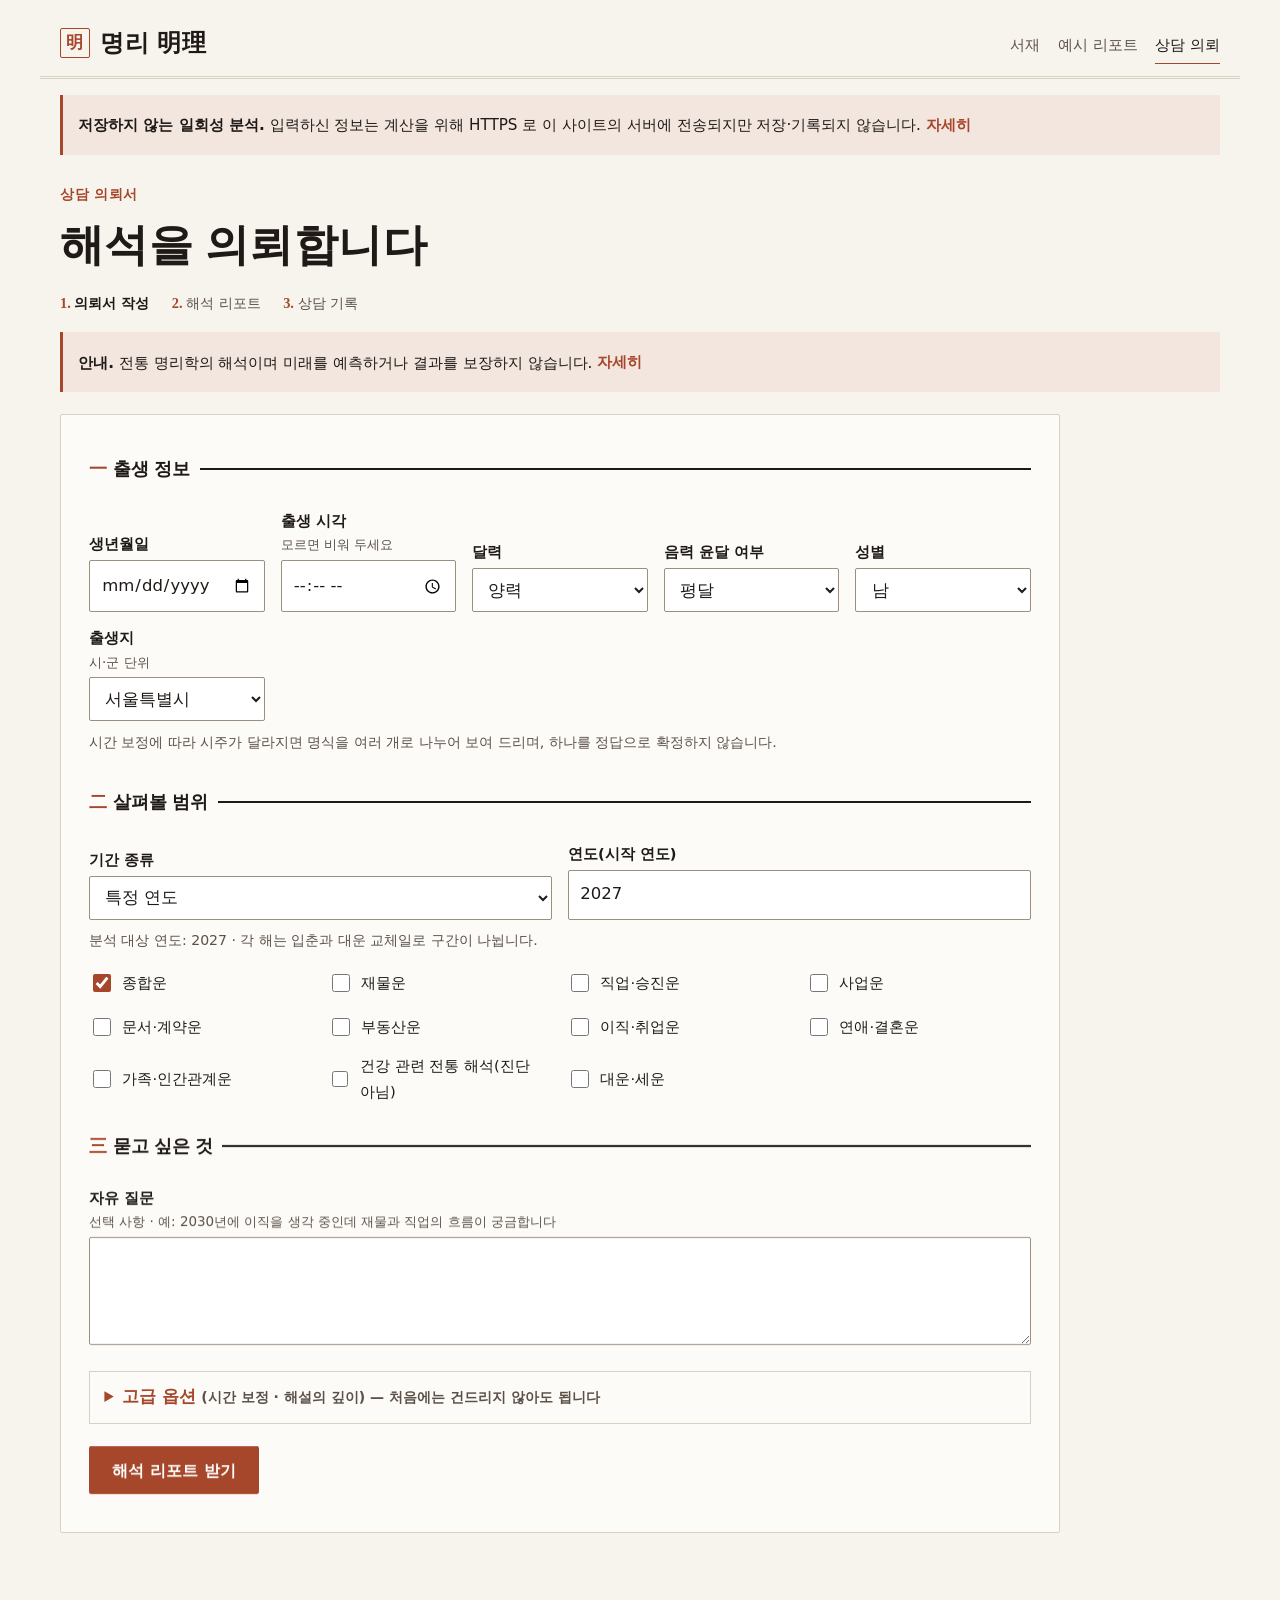
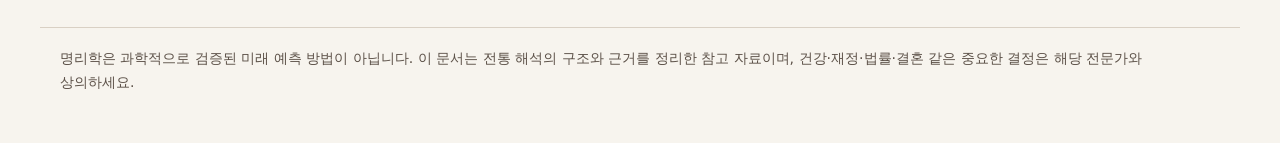
==== commit 4d212c39: "v11.2b 텍스트 밀도 축소: 핵심 해석 1문장+보조, 주요 변화 제목+요약 1문장, 분야 요약 후 단계적 공개, 범례·계산 상태 접힘, 먼저 볼 시기·질문 버튼 Co-Autho" ====
--- a/web/consult.html
+++ b/web/consult.html
@@ -84,7 +84,7 @@
 
   <section id="acct" class="doc acct" hidden aria-label="회원">
     <div id="acct-out"><h2>내 리포트 저장 <span class="small muted">(선택)</span></h2>
-      <p class="small muted"><b>저장하려면 로그인이 필요합니다.</b> 로그인하면 분석 결과를 암호화해 저장하고, 다시 열어 후속 상담을 이어갈 수 있습니다. 출생 정보 원문은 저장하지 않습니다. 로그인하지 않아도 일회성 분석을 그대로 쓸 수 있습니다.</p>
+      <p class="small muted"><b>저장하려면 로그인이 필요합니다.</b> 출생 정보 원문은 저장하지 않습니다.</p>
       <div class="grid"><div><label for="acct-mail">이메일</label><input id="acct-mail" type="email" autocomplete="username" maxlength="254"></div>
         <div><label for="acct-pw">비밀번호<span class="hint">10자 이상, 영문+숫자</span></label><input id="acct-pw" type="password" autocomplete="current-password" maxlength="200"></div></div>
       <p><button type="button" class="primary" id="acct-login">로그인</button> <button type="button" class="sec" id="acct-reg">가입</button></p></div>
--- a/web/assets/mingli.css
+++ b/web/assets/mingli.css
@@ -636,3 +636,28 @@
 .ev-extra{margin-top:18px}
 .ev-natal .concl-trio{margin:.4rem 0}
 @media (max-width:600px){.dash-conclusion{padding-top:18px}.ev-body{padding:2px 14px 20px}.dash-evidence>summary{padding:14px}}
+
+/* ===== v11.2b 텍스트 밀도 축소: 보조 설명 2줄, 요약만 먼저·나머지는 접힘 ===== */
+.dash .hero-sub{display:-webkit-box;-webkit-box-orient:vertical;-webkit-line-clamp:2;overflow:hidden;font-size:1.1rem;line-height:1.7;margin:0 0 .8rem}
+.hero-extra{margin:0 0 1rem;font-size:1.02rem;line-height:1.8;color:var(--ink);max-width:44em}.hero-extra b{color:var(--seal)}
+.chg-item p{margin:0}
+.dash .dp-headline.dp-summary{font-weight:700}
+.dp-more{margin:.5rem 0}.dp-more>summary{display:inline-block;padding:8px 16px;border:1px solid var(--rule);border-radius:8px;background:var(--doc);font-size:.98rem;min-height:40px}
+.dp-more[open]>summary{background:var(--seal-soft);border-color:var(--seal)}
+.dp-why{margin:.8rem 0 .2rem}
+.legend-fold{margin:.6rem 0}.legend-fold>summary{font-size:.92rem;font-weight:600}
+.key-years{margin:.2rem 0 .8rem;display:flex;flex-wrap:wrap;gap:8px;align-items:center}
+.keyyear{min-height:40px;padding:6px 16px;border:1px solid var(--seal);border-radius:999px;background:var(--doc);color:var(--seal);font:700 .98rem var(--sans);cursor:pointer}
+.keyyear:hover{background:var(--seal-soft)}
+.calc-fold{margin:0}.calc-fold>summary{font-weight:700}
+#status.pillars-card{padding:6px 18px;margin-top:12px}
+#session{border-left:4px solid var(--seal)}
+
+.hero-actions{margin:.2rem 0 .6rem}
+.hero-ask{min-height:44px;padding:10px 18px;border:0;border-radius:8px;background:var(--seal);color:#fff;font:700 1rem var(--sans);cursor:pointer}
+.hero-ask:hover{background:#8d3a22}
+body.is-static .hero-ask{display:none}
+
+.hero-row{display:flex;flex-wrap:wrap;gap:10px 12px;align-items:flex-start}
+.hero-row .hero-actions,.hero-row .hero-more{margin:0}
+.hero-row .hero-more[open]{flex:1 0 100%}
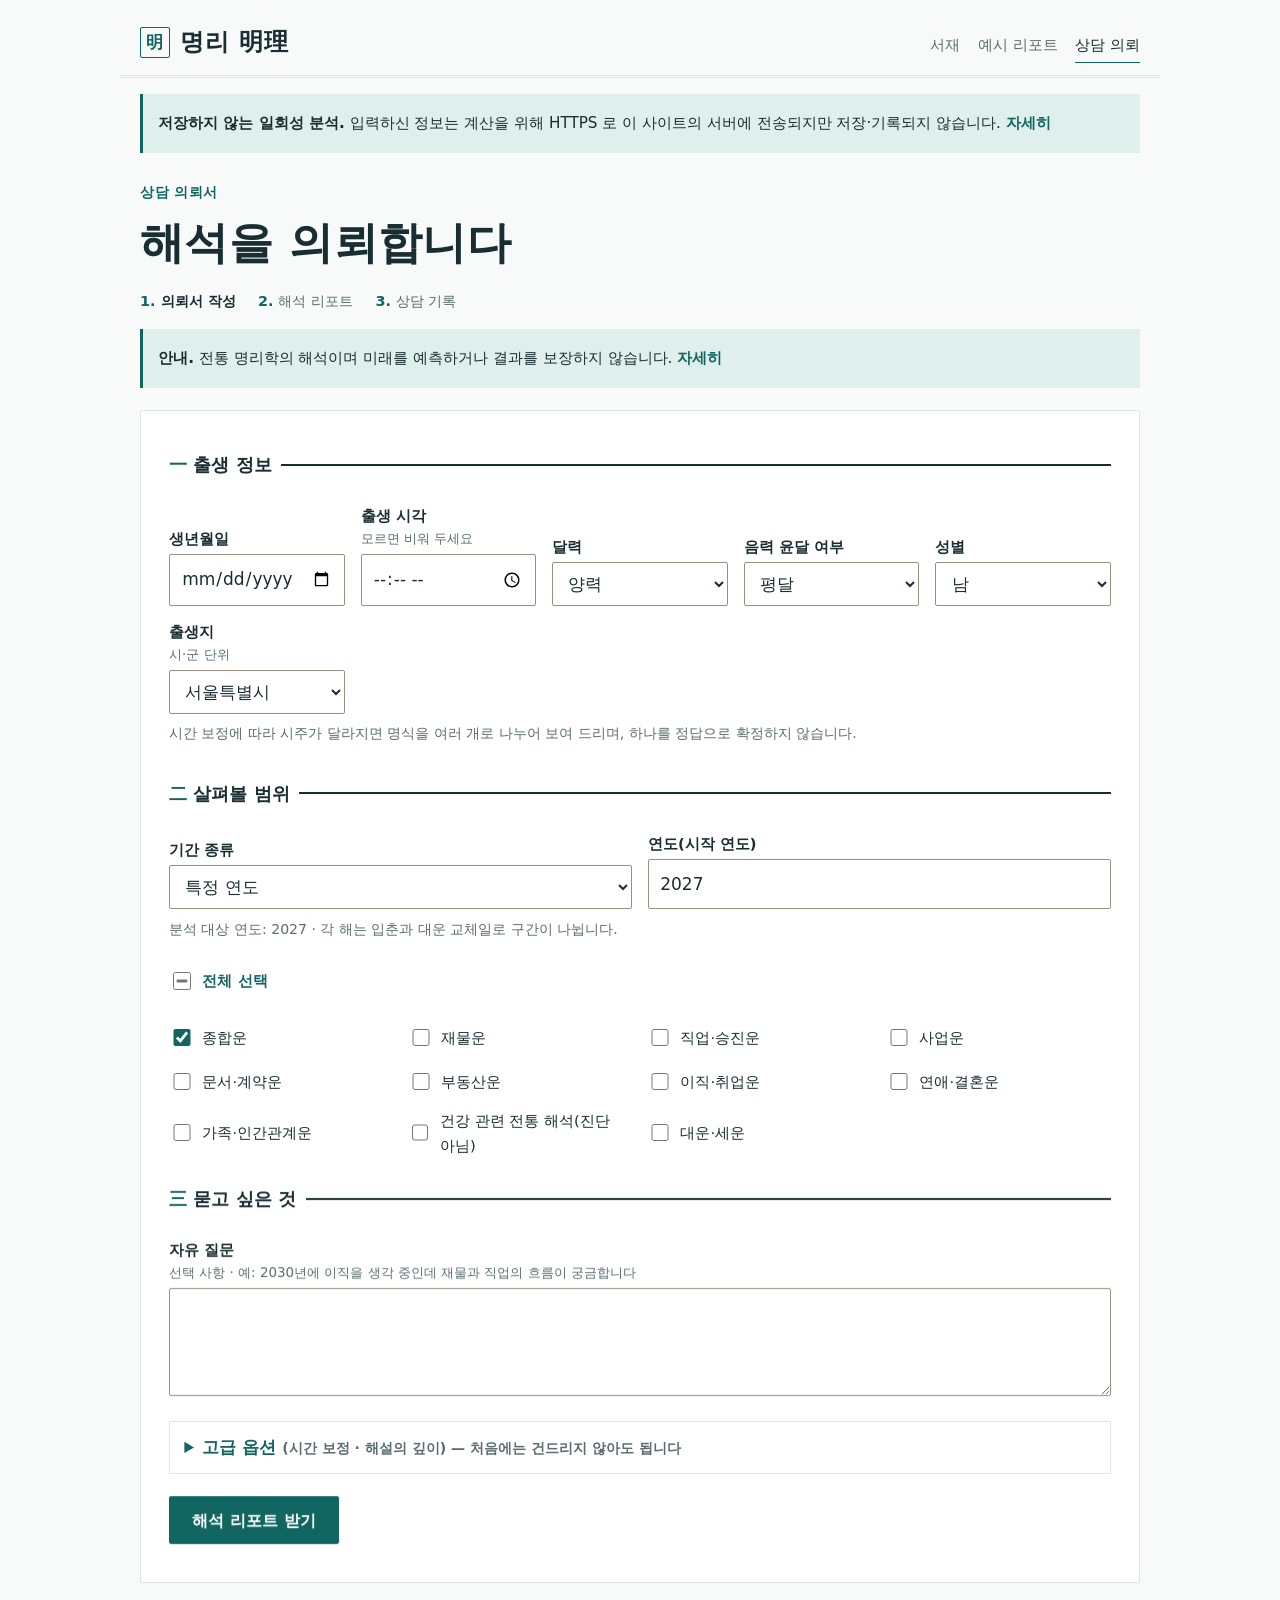
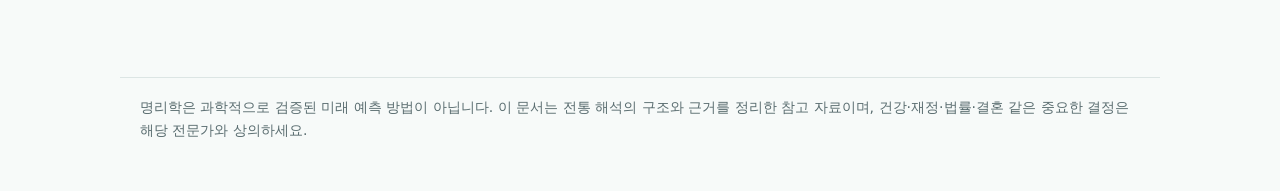
==== commit 5b1ad769: "관심 분야 '전체 선택' 체크박스(일부 선택 시 중간 상태) 추가 Co-Authored-By: Claude Sonnet 5.5 <noreply@anthropic.com>" ====
--- a/web/consult.html
+++ b/web/consult.html
@@ -53,6 +53,7 @@
         <div id="y2w" hidden><label for="y2">비교할 연도</label><input id="y2" type="number" min="1901" max="2049" value="2031"></div>
       </div>
       <p class="small muted" id="pdesc" role="status"></p>
+      <label class="doms-all"><input type="checkbox" id="doms-all">전체 선택</label>
       <div role="group" id="doms" aria-label="관심 분야(복수 선택)" class="checks">
         <label><input type="checkbox" value="overall" checked>종합운</label><label><input type="checkbox" value="wealth">재물운</label>
         <label><input type="checkbox" value="career">직업·승진운</label><label><input type="checkbox" value="business">사업운</label>
@@ -507,6 +508,13 @@
 </script>
 <script src="assets/vendor/motion-14.9.0.js"></script>
 <script src="assets/motion-ui.js"></script>
+<script>
+(function(){const all=document.getElementById('doms-all'),box=document.getElementById('doms');if(!all||!box)return;
+  const items=()=>[...box.querySelectorAll('input[type=checkbox]')];
+  const sync=()=>{const it=items(),n=it.filter(i=>i.checked).length;all.checked=n===it.length;all.indeterminate=n>0&&n<it.length};
+  all.addEventListener('change',()=>{items().forEach(i=>{i.checked=all.checked});all.indeterminate=false});
+  box.addEventListener('change',sync);sync()})();
+</script>
 <script src="assets/dashboard.js"></script>
 <script src="assets/verdict_ui.js"></script>
 <script src="assets/member.js"></script>
--- a/web/assets/mingli.css
+++ b/web/assets/mingli.css
@@ -1,8 +1,8 @@
 /* 명리 明理 — 디자인 시스템 (v6.7): 현대적인 명리 서재 + 프리미엄 분석 리포트
-   색: 종이 #F7F4EE · 문서 #FCFBF8 · 강한 본문 #1F1A17 · 보조 본문 #5C5148 · 구분선 #D9D0C4 · 인장 #A6462A · 약한 인장 배경 #F3E6DF
+   색: 종이 #F7FAF9 · 문서 #FFFFFF · 강한 본문 #1F1A17 · 보조 본문 #5A6D70 · 구분선 #DCE5E4 · 인장 #126662 · 약한 인장 배경 #DFEFEB
    원칙: 민트/블루 금지, 골드 남용 금지, 상태는 색만으로 구분하지 않음(글자·기호 병기), 그림자 최소, 둥근 모서리 최소 */
 :root{
-  --paper:#F7F4EE;--doc:#FCFBF8;--ink:#1F1A17;--ink2:#5C5148;--rule:#D9D0C4;--seal:#A6462A;--seal-soft:#F3E6DF;
+  --paper:#F7FAF9;--doc:#FFFFFF;--ink:#1F1A17;--ink2:#5A6D70;--rule:#DCE5E4;--seal:#126662;--seal-soft:#DFEFEB;
   --serif:"Noto Serif KR","Nanum Myeongjo","AppleMyungjo","Batang","Source Han Serif K",serif;
   --sans:"Pretendard","Noto Sans KR","Apple SD Gothic Neo","Malgun Gothic",system-ui,sans-serif;
   --col:760px;
@@ -13,7 +13,7 @@
   background-image:linear-gradient(90deg,transparent calc(50% - 400px),rgba(217,208,196,.35) calc(50% - 400px),rgba(217,208,196,.35) calc(50% - 399px),transparent calc(50% - 399px),transparent calc(50% + 399px),rgba(217,208,196,.35) calc(50% + 399px),rgba(217,208,196,.35) calc(50% + 400px),transparent calc(50% + 400px))}
 @media (max-width:860px){body{background-image:none}}
 a{color:var(--seal);text-underline-offset:3px}
-a:hover{color:#7d3320}
+a:hover{color:#0C4C49}
 :focus-visible{outline:3px solid var(--seal);outline-offset:2px;border-radius:2px}
 .skip{position:absolute;left:-999px;top:0;background:var(--doc);padding:.6rem 1rem;border:1px solid var(--rule)}
 .skip:focus{left:8px;top:8px;z-index:10}
@@ -48,9 +48,9 @@
 .hero p.lead{max-width:34em}
 .actions{display:flex;gap:.8rem;flex-wrap:wrap;margin:1.4rem 0 .4rem}
 .btn{display:inline-block;font:600 1rem/1.2 var(--sans);padding:.8rem 1.35rem;border:1px solid var(--seal);background:var(--seal);color:#fff;text-decoration:none;border-radius:2px;cursor:pointer;min-height:44px}
-.btn:hover{background:#8d3a21;border-color:#8d3a21;color:#fff}
+.btn:hover{background:#126662;border-color:#126662;color:#fff}
 .btn.ghost{background:transparent;color:var(--seal)}
-.btn.ghost:hover{background:var(--seal-soft);color:#7d3320}
+.btn.ghost:hover{background:var(--seal-soft);color:#0C4C49}
 .btn.small{padding:.5rem .9rem;font-size:.92rem;min-height:40px}
 .principles{list-style:none;margin:2rem 0 0;padding:0;border-top:1px solid var(--rule)}
 .principles li{padding:.9rem 0;border-bottom:1px solid var(--rule);display:grid;grid-template-columns:2.2rem 1fr;gap:.4rem}
@@ -130,7 +130,7 @@
 .inline{display:flex;gap:.55rem;align-items:center;font-weight:400}
 button{font:600 1rem/1.2 var(--sans);cursor:pointer}
 button[type=submit],button.primary{background:var(--seal);color:#fff;border:1px solid var(--seal);padding:.85rem 1.4rem;border-radius:2px;min-height:46px;width:auto}
-button[type=submit]:hover,button.primary:hover{background:#8d3a21}
+button[type=submit]:hover,button.primary:hover{background:#126662}
 button.sec{background:transparent;color:var(--seal);border:1px solid var(--seal);padding:.6rem 1.1rem;border-radius:2px;min-height:44px;width:auto}
 button.sec:hover{background:var(--seal-soft)}
 .steps{display:flex;gap:.2rem 1.4rem;flex-wrap:wrap;list-style:none;margin:1rem 0 0;padding:0;color:var(--ink2);font-size:.9rem}
@@ -251,17 +251,17 @@
 .vstorycard{background:var(--doc);border:1px solid var(--rule);border-top:3px solid var(--seal);border-radius:2px;padding:22px 24px;margin:16px 0}
 .vstorycard .kicker{margin:0;color:var(--seal);font-weight:700;font-size:.9rem}.storytitle{font-size:2rem;line-height:1.3;margin:.1rem 0 .6rem}
 .storydetails{margin-top:.6rem}.storybody{display:grid;grid-template-columns:1.3fr 1fr;gap:18px;align-items:start;margin-top:.5rem}.beats{margin:0;padding-left:1.2rem}.beats li{margin:.35rem 0}
-.needline{margin-top:.8rem}.needrow{display:flex;gap:6px;flex-wrap:wrap}.needcell{min-width:84px;border:1px solid var(--rule);border-radius:4px;padding:6px 8px;text-align:center;background:#f6f4ef;color:var(--ink2)}
-.needcell.on{background:#fbefd9;border-color:#d9a400;color:#5a3f00}.needcell b{display:block}.needcell .nl{display:block;font:.78rem/1.4 var(--sans)}
+.needline{margin-top:.8rem}.needrow{display:flex;gap:6px;flex-wrap:wrap}.needcell{min-width:84px;border:1px solid var(--rule);border-radius:4px;padding:6px 8px;text-align:center;background:#F0F5F4;color:var(--ink2)}
+.needcell.on{background:#F8EEDD;border-color:#d9a400;color:#5a3f00}.needcell b{display:block}.needcell .nl{display:block;font:.78rem/1.4 var(--sans)}
 @media (max-width:760px){.storybody{grid-template-columns:1fr}.storytitle{font-size:1.5rem}.vstorycard{padding:16px 14px}.needcell{min-width:72px}}
 /* 도식: 분야×연도 한눈표 · 기운 분포 막대 (색 + 기호 + 글자를 함께 써서 색에만 의존하지 않는다) */
 .heatwrap{margin:.8rem 0}.heatscroll{overflow-x:auto}.heat{border-collapse:separate;border-spacing:3px;width:100%;min-width:320px;font:.85rem/1.3 var(--sans)}
 .heat th{font-weight:600;text-align:left;padding:4px 6px;white-space:nowrap}.heat thead th{text-align:center}.heat td{text-align:center;padding:5px 3px;border-radius:3px;border:1px solid transparent}
 .heat .sym{display:block;font-size:1rem;line-height:1.1}.heat .lab{display:block;font-size:.72rem;white-space:nowrap}
 .t-opp{background:#e3f1e6;color:#1d4d2b;border-color:#9bc7a6}.t-cau{background:#f8e3df;color:#7a2418;border-color:#e1a89f}.t-mix{background:#fbf0d4;color:#6b4d00;border-color:#e3c77d}
-.t-thin{background:repeating-linear-gradient(135deg,#f0ede7,#f0ede7 4px,#e6e2da 4px,#e6e2da 8px);color:#5c5148;border-color:#cfc8bc}.t-quiet{background:#f6f4ef;color:#5c5148;border-color:#e3ddd2}.t-steady{background:#e4edf6;color:#1f3f66;border-color:#a8c0dc}
+.t-thin{background:repeating-linear-gradient(135deg,#f0ede7,#f0ede7 4px,#e6e2da 4px,#e6e2da 8px);color:#5A6D70;border-color:#cfc8bc}.t-quiet{background:#F0F5F4;color:#5A6D70;border-color:#e3ddd2}.t-steady{background:#e4edf6;color:#1f3f66;border-color:#a8c0dc}
 .heatlegend span{display:inline-block;margin:2px 6px 2px 0;padding:1px 7px;border-radius:3px;border:1px solid}
-.elwrap{margin:.6rem 0}.elrow{display:flex;align-items:center;gap:8px;margin:3px 0}.elname{width:2.4em;font:.88rem var(--sans)}.elbar{flex:1;height:14px;background:#efeae1;border-radius:7px;overflow:hidden}.elfill{display:block;height:100%;border-radius:7px}.elnum{width:2.6em;text-align:right;font:.85rem var(--sans)}
+.elwrap{margin:.6rem 0}.elrow{display:flex;align-items:center;gap:8px;margin:3px 0}.elname{width:2.4em;font:.88rem var(--sans)}.elbar{flex:1;height:14px;background:#E4ECEB;border-radius:7px;overflow:hidden}.elfill{display:block;height:100%;border-radius:7px}.elnum{width:2.6em;text-align:right;font:.85rem var(--sans)}
 .e-wood{background:#6a9a5b}.e-fire{background:#c4553b}.e-earth{background:#c9a24d}.e-metal{background:#8e969f}.e-water{background:#3f6fa0}
 @media (prefers-color-scheme:dark){.t-opp{background:#1f3a27;color:#bfe3c8}.t-cau{background:#4a2420;color:#f0c4bd}.t-mix{background:#4a3a14;color:#f0dca0}.t-quiet{background:#2a2824;color:#c9c2b6}.t-steady{background:#1d3048;color:#bcd2ec}.t-thin{background:repeating-linear-gradient(135deg,#2a2824,#2a2824 4px,#34312c 4px,#34312c 8px);color:#c9c2b6}.elbar{background:#34312c}}
 
@@ -302,7 +302,7 @@
 .dash-conclusion{background:var(--seal-soft);border-radius:10px;padding:30px 34px 24px;margin:18px 0 28px}
 .dash-conclusion h2{font-size:1rem;font-family:var(--sans);font-weight:700;color:var(--seal);margin:0 0 .5rem;letter-spacing:.02em}
 .concl-text{font-size:clamp(1.3rem,2.1vw,1.65rem) !important;line-height:1.55 !important;font-weight:650;margin:.1rem 0 1.1rem !important;max-width:62em}
-.concl-trio{display:grid;grid-template-columns:repeat(3,minmax(0,1fr));gap:12px 36px;border-top:1px solid rgba(166,70,42,.25);padding-top:14px}
+.concl-trio{display:grid;grid-template-columns:repeat(3,minmax(0,1fr));gap:12px 36px;border-top:1px solid rgba(24,124,121,.25);padding-top:14px}
 .trio-item h3{font-size:.86rem;color:var(--seal);margin:0 0 .15rem;letter-spacing:.02em}
 .trio-item p{font-size:1rem !important;line-height:1.7 !important;margin:.1rem 0 !important}
 .folds{display:flex;flex-wrap:wrap;gap:2px 28px;margin-top:12px}
@@ -319,14 +319,14 @@
 .storytitle{font-family:var(--serif) !important;font-size:clamp(1.6rem,2.4vw,2.2rem) !important;font-weight:800;line-height:1.3;margin:.1rem 0 .3rem !important}
 .ebars{display:flex;gap:10px;align-items:flex-end;margin:.4rem 0}
 .ecol{flex:1;display:flex;flex-direction:column;align-items:center;gap:4px}
-.ebar{position:relative;display:flex;align-items:flex-end;width:100%;max-width:56px;height:88px;background:#efeae1;border-radius:6px;overflow:hidden}
+.ebar{position:relative;display:flex;align-items:flex-end;width:100%;max-width:56px;height:88px;background:#E4ECEB;border-radius:6px;overflow:hidden}
 .efill{display:block;width:100%;border-radius:6px 6px 0 0}.enum{font-weight:700;font-size:.95rem}.ename{font-size:.88rem;color:var(--ink2)}
 .e-wood{background:#6a9a5b}.e-fire{background:#c4553b}.e-earth{background:#c9a24d}.e-metal{background:#8e969f}.e-water{background:#3f6fa0}
 .me-season p{font-size:.98rem !important}
 .trait{margin:.2rem 0 .6rem}.trait h4{margin:.9rem 0 .15rem}.trait p{margin:.1rem 0 !important}
 .morebtn{border:0;background:none;color:var(--seal);font-size:.9rem;font-weight:600;cursor:pointer;padding:6px 0;min-height:32px}
 .needrow{display:flex;gap:6px;flex-wrap:wrap}.needcell{min-width:76px;border:1px solid var(--rule);border-radius:6px;padding:6px 8px;text-align:center;background:var(--doc);color:var(--ink2)}
-.needcell.on{background:#fbefd9;border-color:#d9a400;color:#5a3f00}.needcell b{display:block}.needcell .nl{display:block;font-size:.78rem;line-height:1.4}
+.needcell.on{background:#F8EEDD;border-color:#d9a400;color:#5a3f00}.needcell b{display:block}.needcell .nl{display:block;font-size:.78rem;line-height:1.4}
 
 .flow-lead{max-width:56em}
 .timeline{display:grid;grid-template-columns:repeat(auto-fit,minmax(138px,1fr));gap:8px;margin:.6rem 0 1.2rem}
@@ -348,17 +348,17 @@
 .dgrid thead th{text-align:center;border-bottom:2px solid var(--rule)}.dgrid thead th.selcol{color:var(--seal);border-bottom-color:var(--seal)}
 .dgrid tbody th{position:sticky;left:0;z-index:1}
 .dgrid td{text-align:center;padding:0;border-radius:5px;border:1px solid transparent}
-.dgrid td.selcol{box-shadow:inset 0 0 0 1px rgba(166,70,42,.35)}
+.dgrid td.selcol{box-shadow:inset 0 0 0 1px rgba(24,124,121,.35)}
 .cell{display:flex;flex-direction:column;align-items:center;justify-content:center;gap:1px;width:100%;min-height:50px;padding:6px 3px;border:0;background:transparent;color:inherit;cursor:pointer;border-radius:5px}
 .cell .sym{font-size:1.05rem;line-height:1.1}.cell .lab{font-size:.72rem;white-space:nowrap}
 .cell:hover{filter:brightness(.97)}
 td.selcell{box-shadow:0 0 0 2px var(--seal) !important}
 .dgrid td.t-opp{background:#e3f1e6;color:#1d4d2b;border-color:#9bc7a6}.dgrid td.t-cau{background:#f8e3df;color:#7a2418;border-color:#e1a89f}.dgrid td.t-mix{background:#fbf0d4;color:#6b4d00;border-color:#e3c77d}
-.dgrid td.t-thin{background:repeating-linear-gradient(135deg,#f0ede7,#f0ede7 4px,#e6e2da 4px,#e6e2da 8px);color:#5c5148;border-color:#cfc8bc}.dgrid td.t-quiet{background:#f6f4ef;color:#5c5148;border-color:#e3ddd2}.dgrid td.t-steady{background:#e4edf6;color:#1f3f66;border-color:#a8c0dc}
+.dgrid td.t-thin{background:repeating-linear-gradient(135deg,#f0ede7,#f0ede7 4px,#e6e2da 4px,#e6e2da 8px);color:#5A6D70;border-color:#cfc8bc}.dgrid td.t-quiet{background:#F0F5F4;color:#5A6D70;border-color:#e3ddd2}.dgrid td.t-steady{background:#e4edf6;color:#1f3f66;border-color:#a8c0dc}
 .dlegend{display:flex;flex-wrap:wrap;gap:6px;margin:.5rem 0 .2rem !important;font-size:.84rem !important}.dlegend span{padding:1px 8px;border-radius:4px;border:1px solid;line-height:1.6}
-.dlegend .t-opp{background:#e3f1e6;color:#1d4d2b;border-color:#9bc7a6}.dlegend .t-cau{background:#f8e3df;color:#7a2418;border-color:#e1a89f}.dlegend .t-mix{background:#fbf0d4;color:#6b4d00;border-color:#e3c77d}.dlegend .t-thin{background:#eeeae2;color:#5c5148;border-color:#cfc8bc}.dlegend .t-quiet{background:#f6f4ef;color:#5c5148;border-color:#e3ddd2}.dlegend .t-steady{background:#e4edf6;color:#1f3f66;border-color:#a8c0dc}
+.dlegend .t-opp{background:#e3f1e6;color:#1d4d2b;border-color:#9bc7a6}.dlegend .t-cau{background:#f8e3df;color:#7a2418;border-color:#e1a89f}.dlegend .t-mix{background:#fbf0d4;color:#6b4d00;border-color:#e3c77d}.dlegend .t-thin{background:#eeeae2;color:#5A6D70;border-color:#cfc8bc}.dlegend .t-quiet{background:#F0F5F4;color:#5A6D70;border-color:#e3ddd2}.dlegend .t-steady{background:#e4edf6;color:#1f3f66;border-color:#a8c0dc}
 .chip{display:inline-block;padding:1px 10px;border-radius:999px;border:1px solid;font-size:.84rem;font-weight:600;line-height:1.7;margin-left:8px}
-.chip.t-opp{background:#e3f1e6;color:#1d4d2b;border-color:#9bc7a6}.chip.t-cau{background:#f8e3df;color:#7a2418;border-color:#e1a89f}.chip.t-mix{background:#fbf0d4;color:#6b4d00;border-color:#e3c77d}.chip.t-thin{background:#eeeae2;color:#5c5148;border-color:#cfc8bc}.chip.t-quiet{background:#f6f4ef;color:#5c5148;border-color:#e3ddd2}.chip.t-steady{background:#e4edf6;color:#1f3f66;border-color:#a8c0dc}.chip.star{background:var(--seal-soft);color:var(--seal);border-color:var(--seal)}
+.chip.t-opp{background:#e3f1e6;color:#1d4d2b;border-color:#9bc7a6}.chip.t-cau{background:#f8e3df;color:#7a2418;border-color:#e1a89f}.chip.t-mix{background:#fbf0d4;color:#6b4d00;border-color:#e3c77d}.chip.t-thin{background:#eeeae2;color:#5A6D70;border-color:#cfc8bc}.chip.t-quiet{background:#F0F5F4;color:#5A6D70;border-color:#e3ddd2}.chip.t-steady{background:#e4edf6;color:#1f3f66;border-color:#a8c0dc}.chip.star{background:var(--seal-soft);color:var(--seal);border-color:var(--seal)}
 
 .year-panel{border-top:1px solid var(--rule);padding-top:14px;margin-top:8px}
 .yp-head{display:flex;align-items:center;flex-wrap:wrap;gap:4px}.yp-head h3{font-family:var(--serif);font-size:1.45rem;margin:0}
@@ -445,7 +445,7 @@
 
 /* ===== v10.2 움직임 보조 스타일: 상태 전환은 짧게, 누름 피드백, 고정 바 그림자. 움직임 줄이기 설정이면 모두 끈다 ===== */
 .dash-bar{transition:box-shadow .2s ease}
-.dash-bar.stuck{box-shadow:0 8px 14px -12px rgba(31,26,23,.45);border-bottom-color:transparent}
+.dash-bar.stuck{box-shadow:0 8px 14px -12px rgba(25,46,50,.45);border-bottom-color:transparent}
 .tl-node,.cell,.dtab,.segbtn,.navbtn{transition:border-color .16s ease,background-color .16s ease,color .16s ease,transform .12s ease}
 .tl-node:active,.segbtn:active,.navbtn:active,.dtab:active{transform:scale(.97)}
 .cell:active{transform:scale(.94)}
@@ -455,15 +455,15 @@
 }
 
 /* ===== v10.2 정체성 연출: 인장·붓 밑줄·선택 표시 이동·먹 번짐. 모두 장식(aria-hidden)이며 내용과 무관 ===== */
-.dash-conclusion{position:relative;background-image:radial-gradient(120% 90% at 0% 0%,rgba(255,255,255,.55),transparent 60%),repeating-linear-gradient(0deg,rgba(166,70,42,.035) 0 1px,transparent 1px 5px)}
+.dash-conclusion{position:relative;background-image:radial-gradient(120% 90% at 0% 0%,rgba(255,255,255,.55),transparent 60%),repeating-linear-gradient(0deg,rgba(24,124,121,.035) 0 1px,transparent 1px 5px)}
 .dash-conclusion .concl-text{padding-right:84px}
-.stamp{position:absolute;top:18px;right:22px;display:grid;grid-template-columns:1fr 1fr;width:56px;height:56px;border:2.5px solid var(--seal);border-radius:4px;color:var(--seal);font:700 1.05rem/1 var(--serif);transform:rotate(-6deg);background:rgba(166,70,42,.06);box-shadow:inset 0 0 0 2px var(--seal-soft);pointer-events:none}
+.stamp{position:absolute;top:18px;right:22px;display:grid;grid-template-columns:1fr 1fr;width:56px;height:56px;border:2.5px solid var(--seal);border-radius:4px;color:var(--seal);font:700 1.05rem/1 var(--serif);transform:rotate(-6deg);background:rgba(24,124,121,.06);box-shadow:inset 0 0 0 2px var(--seal-soft);pointer-events:none}
 .stamp i{display:grid;place-items:center;font-style:normal}
 .stamp i:nth-child(n+3){display:none}
 .stamp{grid-template-columns:1fr;grid-template-rows:1fr 1fr}
-.brush{display:block;height:4px;width:min(260px,60%);margin:-.5rem 0 1rem;border-radius:3px;background:linear-gradient(90deg,var(--seal),rgba(166,70,42,.15));opacity:.8}
+.brush{display:block;height:4px;width:min(260px,60%);margin:-.5rem 0 1rem;border-radius:3px;background:linear-gradient(90deg,var(--seal),rgba(24,124,121,.15));opacity:.8}
 .timeline{position:relative}
-.tl-ghost{position:absolute;z-index:2;border:2px solid var(--seal);border-radius:8px;background:rgba(166,70,42,.14);pointer-events:none;box-shadow:0 6px 18px -8px rgba(166,70,42,.6)}
+.tl-ghost{position:absolute;z-index:2;border:2px solid var(--seal);border-radius:8px;background:rgba(24,124,121,.14);pointer-events:none;box-shadow:0 6px 18px -8px rgba(24,124,121,.6)}
 @media (max-width:600px){.stamp{width:44px;height:44px;top:14px;right:14px;font-size:.9rem}.dash-conclusion .concl-text{padding-right:56px}}
 
 .dash-conclusion{overflow:hidden}
@@ -473,12 +473,12 @@
 .wheel-wrap{display:flex;justify-content:center;margin:.2rem 0 .6rem}
 .wheel{width:min(100%,300px);height:auto;overflow:visible}
 .wline{stroke:#a89a8a;stroke-width:1.6;fill:none}
-.wc{stroke:rgba(31,26,23,.25);stroke-width:1}.wc.zero{opacity:.35}
+.wc{stroke:rgba(25,46,50,.25);stroke-width:1}.wc.zero{opacity:.35}
 .wnum{font:700 14px var(--sans);fill:#fff;paint-order:stroke;stroke:rgba(0,0,0,.35);stroke-width:2px}
 .wname{font:600 12.5px var(--sans);fill:var(--ink2)}
-.tl-node:hover{transform:translateY(-2px);box-shadow:0 8px 16px -10px rgba(31,26,23,.5)}
-.tl-node[aria-pressed="true"]{box-shadow:0 10px 22px -12px rgba(166,70,42,.75)}
-.cell:hover{box-shadow:0 0 0 2px var(--seal-soft),0 4px 10px -6px rgba(31,26,23,.4)}
+.tl-node:hover{transform:translateY(-2px);box-shadow:0 8px 16px -10px rgba(25,46,50,.5)}
+.tl-node[aria-pressed="true"]{box-shadow:0 10px 22px -12px rgba(24,124,121,.75)}
+.cell:hover{box-shadow:0 0 0 2px var(--seal-soft),0 4px 10px -6px rgba(25,46,50,.4)}
 @media (prefers-reduced-motion:reduce){.tl-node:hover{transform:none}}
 .wc.e-wood{fill:#6a9a5b}.wc.e-fire{fill:#c4553b}.wc.e-earth{fill:#c9a24d}.wc.e-metal{fill:#8e969f}.wc.e-water{fill:#3f6fa0}
 .wname{paint-order:stroke;stroke:var(--paper);stroke-width:3px}
@@ -522,7 +522,7 @@
 .mcell:hover{border-color:var(--seal)}
 .mcell .mspan{font-weight:700}.mcell .mterm,.mcell .mpil{font-size:.85rem;color:var(--ink2)}.mcell .mlv{font-size:.85rem;font-weight:600}
 .mcell.lv-changes{border-left:4px solid var(--seal)}.mcell.lv-relations{border-left:4px solid #c9a24d}.mcell.lv-none{border-left:4px solid var(--rule)}
-.mcell[aria-pressed="true"]{border:2px solid var(--seal);background:var(--seal-soft);padding:8px 10px;box-shadow:0 10px 22px -12px rgba(166,70,42,.75)}
+.mcell[aria-pressed="true"]{border:2px solid var(--seal);background:var(--seal-soft);padding:8px 10px;box-shadow:0 10px 22px -12px rgba(24,124,121,.75)}
 .mcell .msel{font-size:.78rem;font-weight:700;color:var(--seal)}.mcell .msel:empty{display:none}
 .mdetail{border:1px solid var(--rule);border-radius:10px;background:var(--doc);padding:14px 16px}
 .mhead{display:flex;flex-wrap:wrap;gap:8px 14px;align-items:center;justify-content:space-between}.mhead h4{margin:0;font-size:1.1rem;color:var(--ink)}
@@ -655,9 +655,133 @@
 
 .hero-actions{margin:.2rem 0 .6rem}
 .hero-ask{min-height:44px;padding:10px 18px;border:0;border-radius:8px;background:var(--seal);color:#fff;font:700 1rem var(--sans);cursor:pointer}
-.hero-ask:hover{background:#8d3a22}
+.hero-ask:hover{background:#126662}
 body.is-static .hero-ask{display:none}
 
 .hero-row{display:flex;flex-wrap:wrap;gap:10px 12px;align-items:flex-start}
 .hero-row .hero-actions,.hero-row .hero-more{margin:0}
 .hero-row .hero-more[open]{flex:1 0 100%}
+
+/* v11.2c: 변화 카드 아이콘(장식, 의미는 제목이 전달)과 접힘 머리글의 내용 예고 */
+.chg-ic{display:inline-block;width:1.3em;color:var(--seal);font-weight:700}
+.sum-hint{font-weight:400;font-size:.88rem;color:var(--ink2)}
+.hero-more>summary .sum-hint{display:none}
+@media (min-width:700px){.hero-more>summary .sum-hint{display:inline}}
+
+/* ===== v11.3 종합운·분야 패널: 핵심 요약(굵지 않게) → 주제별 해석 → 원문과 해석 근거(접힘) ===== */
+.dash .dp-headline{font-weight:500;font-size:clamp(1.15rem,1.7vw,1.3rem);line-height:1.65;max-width:40em;margin:.2rem 0 .8rem}
+.dp-topics{display:grid;gap:1.1rem;margin:.6rem 0 1rem;max-width:44em}
+.dp-topic h4{font:700 1rem/1.4 var(--sans);color:var(--ink);margin:0 0 .25rem}
+.dp-topic.caution h4{color:var(--seal)}
+.dp-topic .dp-story{margin:.2rem 0}
+.dp-topic ul{margin:.2rem 0 0 1.1rem;padding:0}
+.dp-src{margin:.8rem 0}.dp-src h4{font:700 .98rem var(--sans);margin:0 0 .2rem}.dp-src.caution h4{color:var(--seal)}
+
+/* ===== v11.3b: 핵심 해석을 자르지 않음, 좋은 흐름/조심할 점, 접힘 주제 ===== */
+.dash .hero-sub{display:block;-webkit-line-clamp:unset;overflow:visible;max-width:42em}
+.hero-signals{margin:.4rem 0 .9rem;padding:0;max-width:42em;display:grid;gap:.25rem}
+.hero-signals>div{display:grid;grid-template-columns:6.5em 1fr;gap:2px 10px}
+.hero-signals dt{font-weight:700;color:var(--ink2)}
+.hero-signals dd{margin:0}
+.hero-signals>div:nth-child(2) dt{color:var(--seal)}
+@media (max-width:600px){.hero-signals>div{grid-template-columns:1fr}}
+.dp-fold{margin:.4rem 0}.dp-fold>summary{cursor:pointer;list-style:none;font-weight:700;color:var(--seal);padding:6px 0;min-height:36px}
+.dp-fold>summary::-webkit-details-marker{display:none}.dp-fold>summary::before{content:"▸ ";color:var(--seal)}.dp-fold[open]>summary::before{content:"▾ "}
+.dp-fold>.dp-topic{margin:.6rem 0 0}
+
+/* ===================================================================================================
+   v11.4 Modern Myeongri — 백자와 옥색. 색은 토큰으로만 바꾸고(기존 변수를 새 팔레트로 다시 정의), 간격·글자 크기를 한 곳에서 정리한다.
+   대비(흰 바탕 기준): 본문 #192E32 ≈ 14:1, 보조 #5A6D70 ≈ 5.4:1, 강조 글자 #126662 ≈ 6.2:1, 흰 글자 on #187C79 ≈ 5.0:1 (모두 AA 4.5 이상)
+   =================================================================================================== */
+:root{
+  --bg-page:#F7FAF9;--bg-surface:#FFFFFF;--bg-subtle:#F0F5F4;--text-primary:#192E32;--text-secondary:#5A6D70;
+  --brand-primary:#187C79;--brand-hover:#126662;--brand-soft:#DFEFEB;--border-default:#DCE5E4;--border-strong:#B6C9C6;
+  --caution-ink:#6B4410;--caution-soft:#F8EEDD;--caution-line:#D9BC86;
+  --paper:var(--bg-page);--doc:var(--bg-surface);--ink:var(--text-primary);--ink2:var(--text-secondary);--rule:var(--border-default);
+  --seal:var(--brand-hover);--seal-soft:var(--brand-soft);
+  --serif:"Pretendard","Noto Sans KR","Apple SD Gothic Neo","Malgun Gothic",system-ui,sans-serif;   /* 웹폰트를 내려받지 않는다(로딩 비용 0). 제목도 같은 고딕 계열로 통일 */
+  --col:1040px;
+  color-scheme:light;
+}
+@media (min-width:1500px){:root{--col:1040px}}
+body,body.has-dash{background:var(--bg-page);background-image:none;font:400 17px/1.7 var(--sans)}
+a{color:var(--brand-hover)}a:hover{color:#0C4C49}
+:focus-visible{outline:3px solid var(--brand-primary);outline-offset:2px}
+.dash h2,.dash h3,.dash h4{font-family:var(--sans)}
+
+/* 타이포그래피: 핵심 28~34 · 섹션 21~24 · 본문 17 · 보조 14 이상 */
+.dash-conclusion .concl-text{font-family:var(--sans);font-size:clamp(1.75rem,1.2rem + 1.6vw,2.125rem) !important;line-height:1.38 !important;font-weight:800;letter-spacing:-.01em;margin:0 0 .5rem !important;max-width:26em}
+.dash-changes h2,.dash-domains h2,.dash-flow h2,.dash h2{font-size:clamp(1.3125rem,1.15rem + .5vw,1.5rem);line-height:1.35;margin:0 0 .5rem;font-weight:800}
+.dash p{font-size:1.0625rem;line-height:1.7;margin:.35rem 0}
+.dash li{line-height:1.65;margin:.2rem 0}
+.dash .hero-sub{font-size:1.0625rem;line-height:1.7;max-width:40em;margin:0 0 .7rem}
+.dash .dp-headline{font-size:1.125rem;line-height:1.65;font-weight:500;max-width:40em;margin:.1rem 0 .6rem}
+.dash .small,.sum-hint,.hero-tone{font-size:.9rem}   /* ≥14.4px */
+.dash .storytitle,.storytitle{font-size:1.375rem !important;line-height:1.4}
+.dash h4,.dp-topic h4,.dp-src h4{font-size:1rem;margin:.9rem 0 .2rem}
+
+/* 공백 축소(전 → 후): 핵심 결론 위·아래 26/22→16/16, 섹션 간격 32→28, 변화 목록 간격 16/32→12/24, 분야 패널 주제 간격 17.6→14 */
+.dash-conclusion{padding:16px 0 16px;margin:8px 0 24px}
+.dash-changes,.dash-domains,.dash-flow{margin:0 0 28px}
+.dash-domains{padding-top:20px;margin-bottom:28px}
+.chg-list{gap:12px 24px}.chg-item{border-top:2px solid var(--brand-primary);padding-top:8px}
+.chg-item h3{font-size:.95rem;color:var(--brand-hover);margin:0 0 .2rem}.chg-item p{font-size:1.0625rem;line-height:1.65}
+.chg-tones{margin:.7rem 0 0;font-size:.9rem}
+.dp-topics{gap:.8rem;margin:.4rem 0 .7rem;max-width:44em}
+.dash-flow h2{margin-bottom:.4rem}
+.dash details.dash-evidence,.dash details.dash-evidence[open]{border-color:var(--border-strong);border-radius:8px;margin:0 0 20px}
+.dash-evidence>summary{padding:12px 16px;min-height:48px;font-size:1rem}.ev-body{padding:2px 16px 18px}
+.dash-bar{padding:8px 0 10px;background:rgba(247,250,249,.96)}
+
+/* A. 좋은 흐름 / 조심할 점: 데스크톱 2열 균형, 모바일 1열 */
+.hero-signals{margin:.5rem 0 .9rem;max-width:none;grid-template-columns:repeat(2,minmax(0,1fr));gap:12px 20px;align-items:stretch}
+.hero-signals>div{display:block;border-left:3px solid var(--brand-primary);background:var(--bg-surface);border-radius:0 6px 6px 0;padding:8px 14px;border-top:1px solid var(--border-default);border-right:1px solid var(--border-default);border-bottom:1px solid var(--border-default)}
+.hero-signals>div:nth-child(2){border-left-color:#B07A2A}
+.hero-signals dt{font-size:.9rem;font-weight:700;color:var(--brand-hover);margin:0 0 .1rem}
+.hero-signals>div:nth-child(2) dt{color:var(--caution-ink)}
+.hero-signals>div:only-child{grid-column:1/-1}
+.hero-signals dd{font-size:1.0625rem;line-height:1.6}
+@media (max-width:700px){.hero-signals{grid-template-columns:1fr;gap:8px}.hero-signals>div{padding:8px 12px}}
+
+/* 버튼·접힘 머리글: 높이 통일(≥44px), 열림/닫힘 표시 명확 */
+.hero-ask,.hero-more>summary,.dp-more>summary,.navbtn,.segbtn,.dash-edit{min-height:44px}
+.hero-ask{background:var(--brand-primary);border-radius:8px;font-size:1rem;padding:10px 18px}.hero-ask:hover{background:var(--brand-hover)}
+.hero-more>summary{border:1px solid var(--brand-primary);border-radius:8px;color:var(--brand-hover);background:var(--bg-surface);padding:10px 16px;display:inline-flex;align-items:center}
+.hero-more[open]>summary{background:var(--brand-soft)}
+.dp-more>summary{display:flex;align-items:center;flex-wrap:wrap;border-color:var(--border-strong);border-radius:8px;padding:8px 14px;min-height:44px;color:var(--brand-hover)}
+.dp-more[open]>summary{background:var(--brand-soft);border-color:var(--brand-primary)}
+.dp-fold>summary{display:flex;align-items:center;flex-wrap:wrap;min-height:44px;padding:6px 0;color:var(--brand-hover)}
+.chg-more>summary{display:inline-flex;align-items:center;min-height:44px;color:var(--brand-hover)}
+.sum-hint{margin-left:.6em;color:var(--text-secondary)}
+.dash summary::before{color:var(--brand-primary)}
+.keyyear{border-color:var(--brand-primary);color:var(--brand-hover);min-height:44px}.keyyear:hover{background:var(--brand-soft)}
+#session{border-left:4px solid var(--brand-primary)}
+
+/* 판정 표시색: 초록/빨강 대신 옥색(기회)·호박색(주의)·회청(그 밖). 의미는 기호와 글자가 함께 전달한다 */
+.t-opp,.dgrid td.t-opp,.dlegend .t-opp,.chip.t-opp{background:#DFEFEB;color:#0E4F4C;border-color:#9CCBC4}
+.t-cau,.dgrid td.t-cau,.dlegend .t-cau,.chip.t-cau{background:var(--caution-soft);color:var(--caution-ink);border-color:var(--caution-line)}
+.t-mix,.dgrid td.t-mix,.dlegend .t-mix,.chip.t-mix{background:#EEF1F0;color:#33474A;border-color:#BCC9C7}
+.t-steady,.dgrid td.t-steady,.dlegend .t-steady,.chip.t-steady{background:#E6EEF5;color:#24415C;border-color:#B5C8DA}
+.t-quiet,.dgrid td.t-quiet,.dlegend .t-quiet,.chip.t-quiet{background:var(--bg-subtle);color:var(--text-secondary);border-color:var(--border-default)}
+.t-thin,.dgrid td.t-thin,.dlegend .t-thin,.chip.t-thin{background:repeating-linear-gradient(135deg,#F0F5F4,#F0F5F4 4px,#E2EAE9 4px,#E2EAE9 8px);color:var(--text-secondary);border-color:var(--border-strong)}
+.dash-conclusion{border-bottom-color:var(--border-default)}
+.dash-bar.stuck{box-shadow:0 6px 10px -10px rgba(25,46,50,.5)}
+.dash-seg{border-color:var(--border-strong);border-radius:8px}
+@media (max-width:600px){
+  body,body.has-dash{font-size:16.5px}
+  .dash-conclusion{padding:12px 0 12px;margin:6px 0 18px}
+  .dash-changes,.dash-domains,.dash-flow{margin-bottom:22px}
+  .chg-list{gap:10px}
+  main{padding-left:16px;padding-right:16px}
+}
+
+/* v11.4 마우스 오버·눌림·선택을 한 규칙으로: 옥색 테두리 + 옥색 연한 배경, 같은 시간(.15s) */
+.navbtn:hover,.segbtn:hover,.dtab:hover,.tl-node:hover,.chipq:hover,.yp-dom:hover,.mcell:hover,.keyyear:hover,.btn.ghost:hover,button.sec:hover,.dash-edit:hover,.hero-more>summary:hover,.dp-more>summary:hover,.dp-fold>summary:hover,.chg-more>summary:hover{background:var(--brand-soft);border-color:var(--brand-primary);color:var(--brand-hover)}
+.segbtn[aria-pressed="true"]:hover,.segbtn.on:hover,.btn:not(.ghost):hover,button[type=submit]:hover,button.primary:hover,.hero-ask:hover{background:var(--brand-hover);border-color:var(--brand-hover);color:#fff}
+.dtab[aria-selected="true"]:hover{background:var(--brand-soft)}
+summary:hover{text-decoration:none}
+.navbtn,.segbtn,.dtab,.tl-node,.keyyear,.hero-more>summary,.dp-more>summary,.dp-fold>summary,.chg-more>summary,.hero-ask{transition:background-color .15s ease,border-color .15s ease,color .15s ease}
+.cell:hover,.tl-node:hover{box-shadow:0 0 0 2px var(--brand-soft)}
+@media (prefers-reduced-motion:reduce){.navbtn,.segbtn,.dtab,.tl-node,.keyyear,.hero-more>summary,.dp-more>summary,.dp-fold>summary,.chg-more>summary,.hero-ask{transition:none}}
+.doms-all{display:inline-flex;align-items:center;gap:.55rem;min-height:44px;margin:.3rem 0 0;font-weight:700;color:var(--brand-hover);cursor:pointer}
+.doms-all input{width:1.1rem;height:1.1rem;accent-color:var(--brand-primary)}
